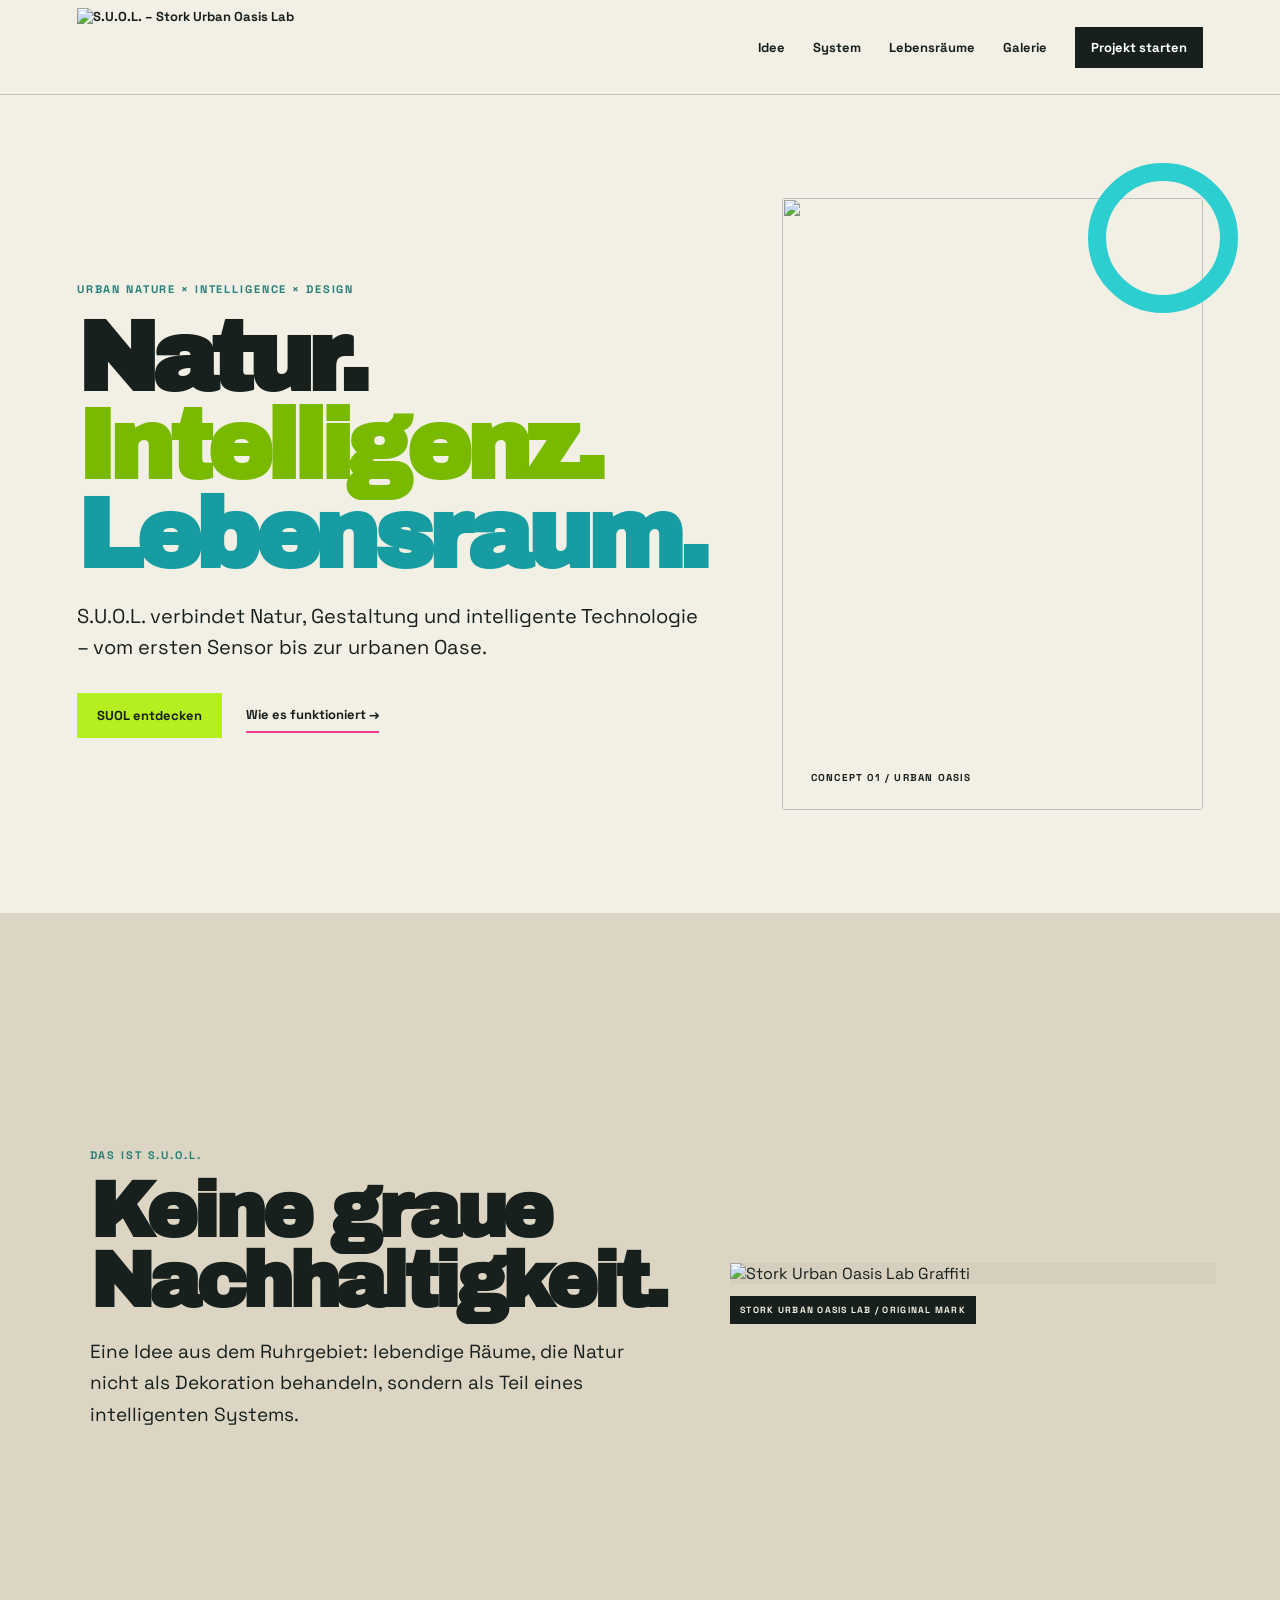
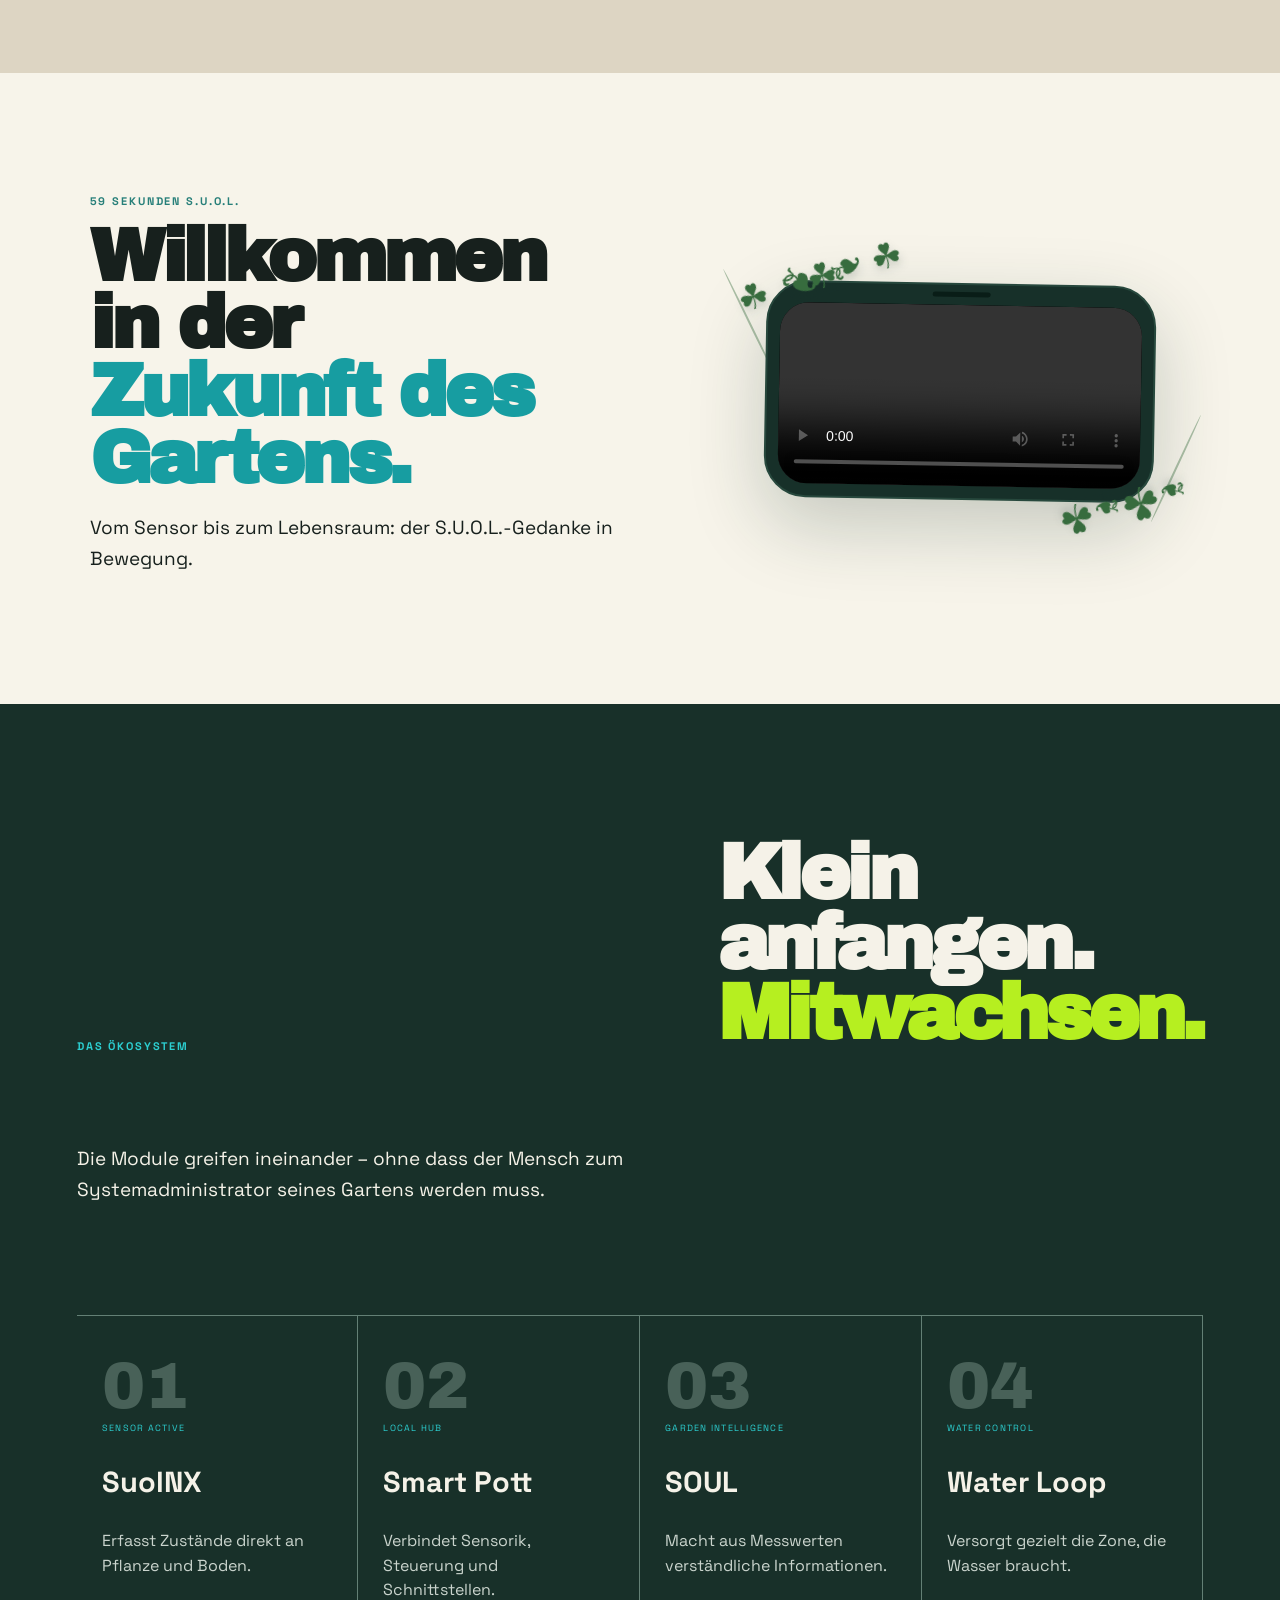
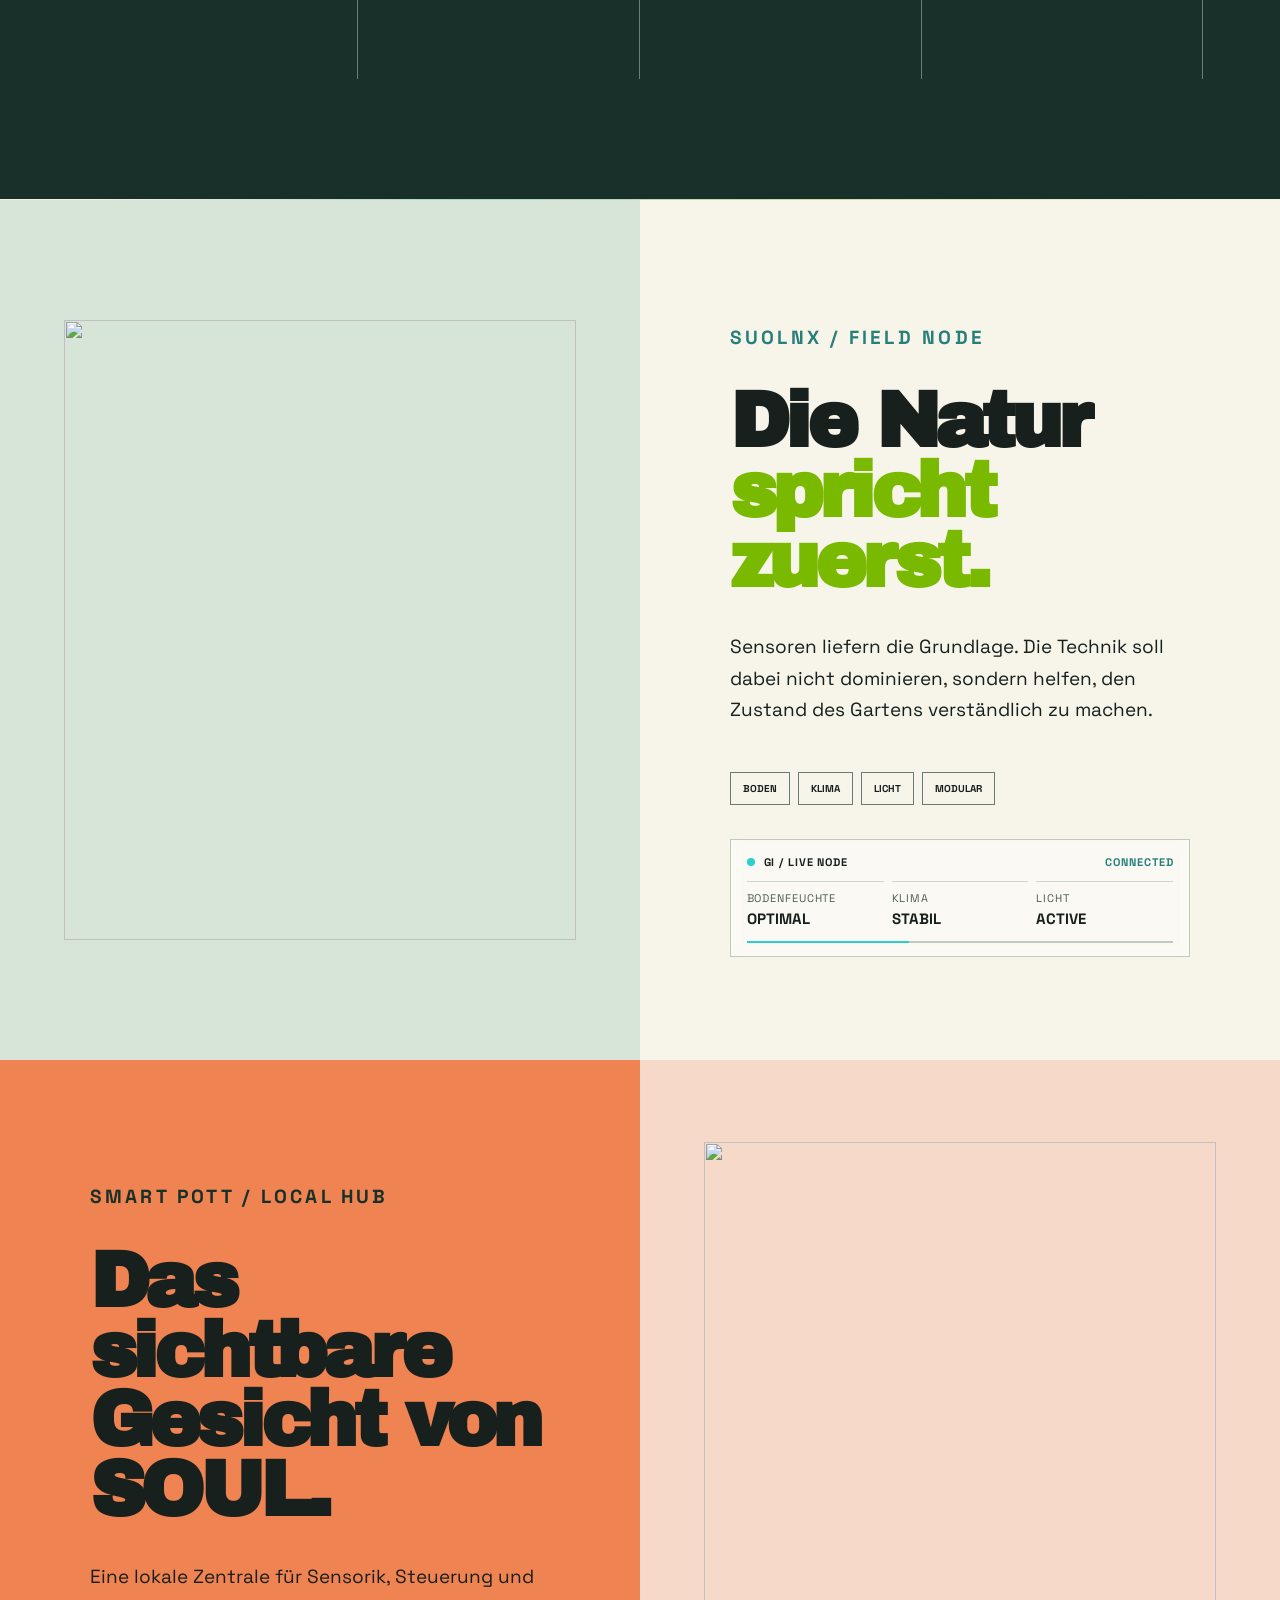
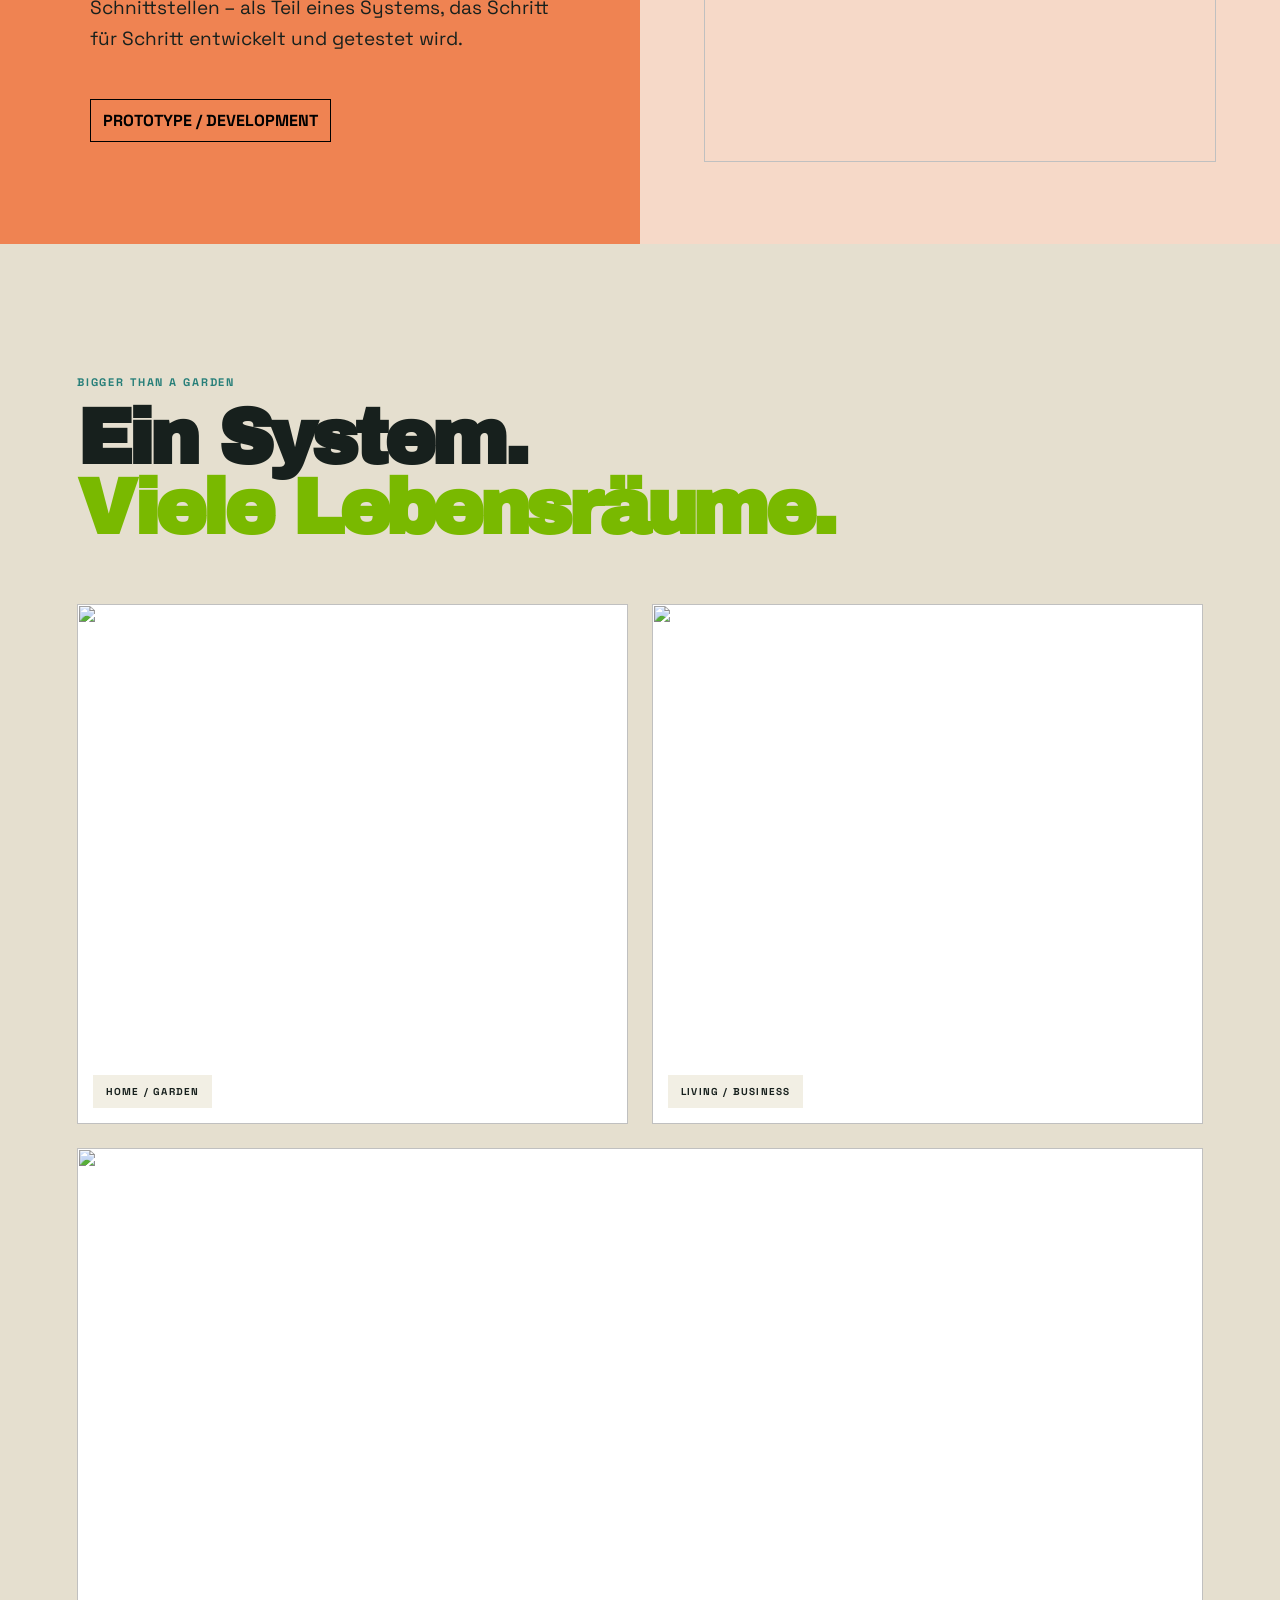
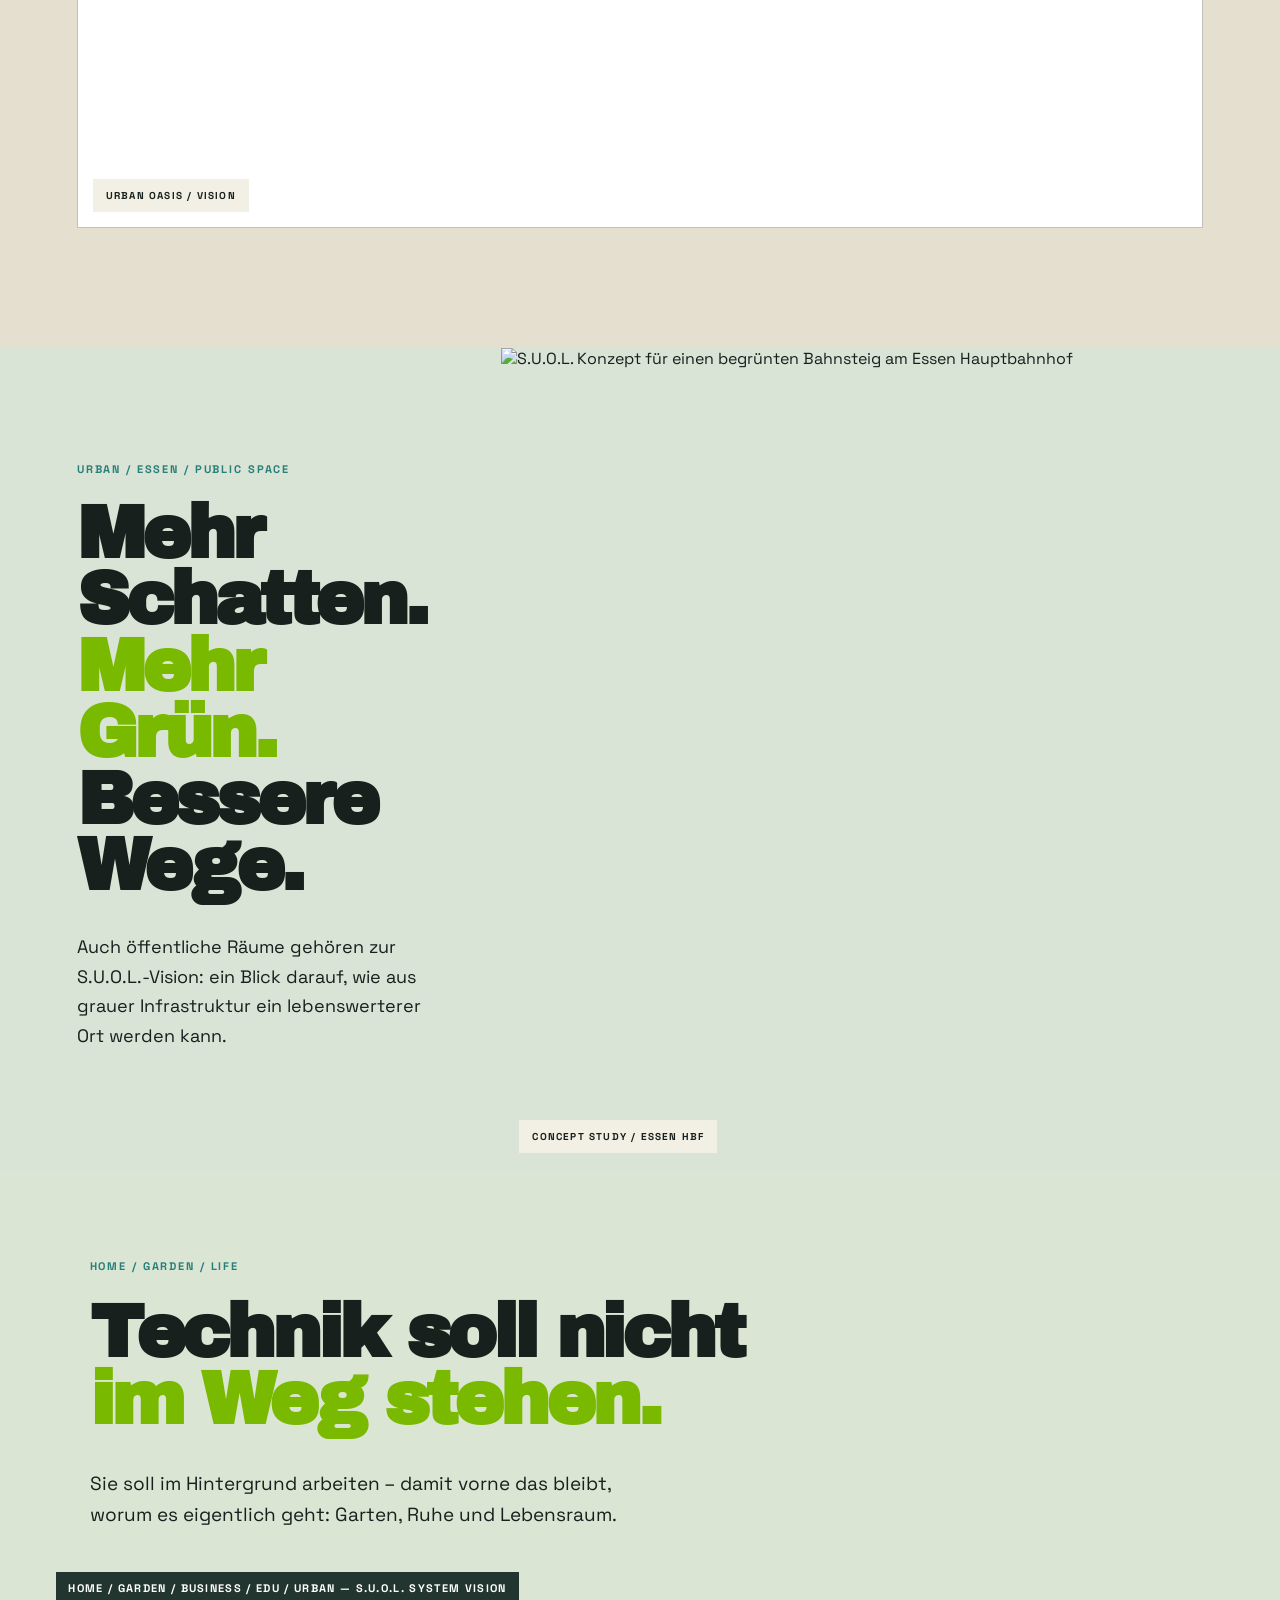
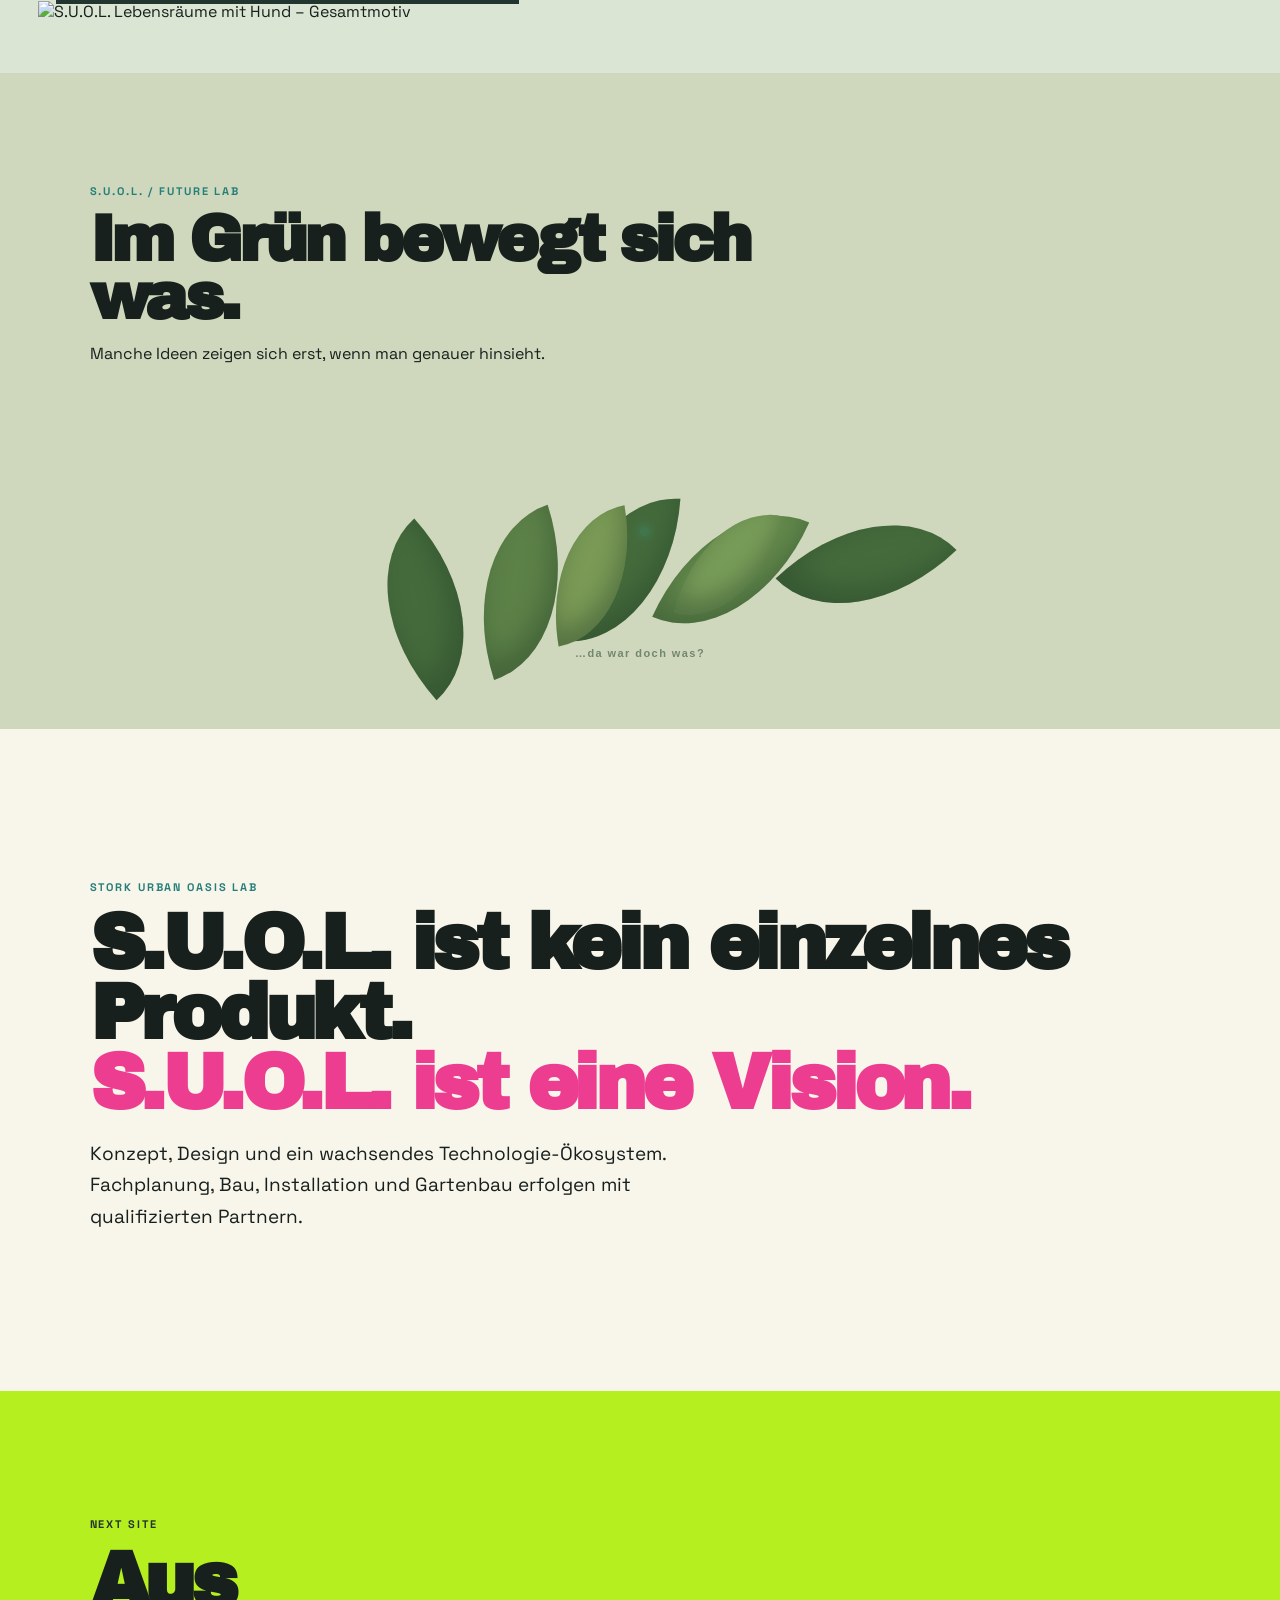
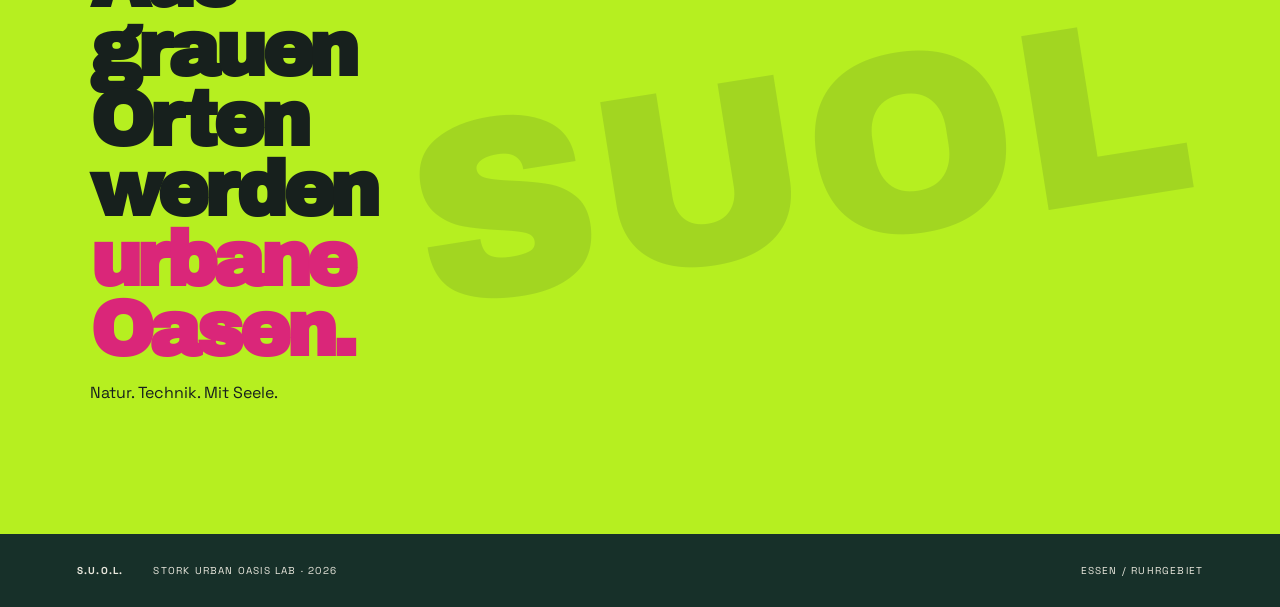
==== index.html @ f4e4c849 "Add files via upload" ====
<!doctype html><html lang="de"><head><meta charset="utf-8"><meta name="viewport" content="width=device-width,initial-scale=1"><title>S.U.O.L. — Stork Urban Oasis Lab</title><link rel="stylesheet" href="style.css"></head><body>
<header><a class="topLogo" href="#"><img src="assets/suol-graffiti.png" alt="S.U.O.L. – Stork Urban Oasis Lab"></a><nav><a href="#idee">Idee</a><a href="#system">System</a><a href="#raeume">Lebensräume</a><a href="gallery.html">Galerie</a><a class="cta" href="#kontakt">Projekt starten</a></nav></header>
<main>
<section class="hero"><div class="heroText reveal"><p class="kicker">URBAN NATURE × INTELLIGENCE × DESIGN</p><h1>Natur.<br><span>Intelligenz.</span><br><b>Lebensraum.</b></h1><p class="intro">S.U.O.L. verbindet Natur, Gestaltung und intelligente Technologie – vom ersten Sensor bis zur urbanen Oase.</p><div class="buttons"><a href="#idee" class="button">SUOL entdecken</a><a href="#system" class="ghost">Wie es funktioniert →</a></div></div><figure class="heroImage reveal"><img src="assets/schattenpilz.jpg" alt=""><figcaption>CONCEPT 01 / URBAN OASIS</figcaption><i></i></figure></section>

<section id="idee" class="brandMoment">
<div class="brandCopy reveal"><p class="kicker">DAS IST S.U.O.L.</p><h2>Keine graue<br>Nachhaltigkeit.</h2><p>Eine Idee aus dem Ruhrgebiet: lebendige Räume, die Natur nicht als Dekoration behandeln, sondern als Teil eines intelligenten Systems.</p></div>
<div class="graffitiStage reveal"><img src="assets/suol-graffiti.png" alt="Stork Urban Oasis Lab Graffiti"><span>STORK URBAN OASIS LAB / ORIGINAL MARK</span></div>
</section>

<section class="promoSection">
  <div class="promoCopy reveal"><p class="kicker">59 SEKUNDEN S.U.O.L.</p><h2>Willkommen in der<br><span>Zukunft des Gartens.</span></h2><p>Vom Sensor bis zum Lebensraum: der S.U.O.L.-Gedanke in Bewegung.</p></div>
  <div class="phoneStage reveal" aria-label="SUOL Promo Video">
    <div class="ivy ivyTop" aria-hidden="true"><span>☘</span><span>❧</span><span>☘</span><span>❧</span><span>☘</span></div>
    <div class="phoneFrame"><div class="phoneSpeaker"></div><video controls playsinline preload="metadata"><source src="assets/suol-promo.mp4" type="video/mp4">Dein Browser unterstützt dieses Video nicht.</video></div>
    <div class="ivy ivyBottom" aria-hidden="true"><span>❧</span><span>☘</span><span>❧</span><span>☘</span></div>
  </div>
</section>

<section id="system" class="system"><div class="systemHead reveal"><p class="kicker">DAS ÖKOSYSTEM</p><h2>Klein anfangen.<br><span>Mitwachsen.</span></h2><p>Die Module greifen ineinander – ohne dass der Mensch zum Systemadministrator seines Gartens werden muss.</p></div><div class="steps">
<article class="reveal"><em>01</em><small>SENSOR ACTIVE</small><h3>SuolNX</h3><p>Erfasst Zustände direkt an Pflanze und Boden.</p></article>
<article class="reveal"><em>02</em><small>LOCAL HUB</small><h3>Smart Pott</h3><p>Verbindet Sensorik, Steuerung und Schnittstellen.</p></article>
<article class="reveal"><em>03</em><small>GARDEN INTELLIGENCE</small><h3>SOUL</h3><p>Macht aus Messwerten verständliche Informationen.</p></article>
<article class="reveal"><em>04</em><small>WATER CONTROL</small><h3>Water Loop</h3><p>Versorgt gezielt die Zone, die Wasser braucht.</p></article></div></section><div class="sectionLine" aria-hidden="true"></div>

<section class="feature light"><div class="image reveal"><img src="assets/suolnx.png" alt=""></div><div class="featureText reveal"><p class="kicker">SUOLNX / FIELD NODE</p><h2>Die Natur<br><span>spricht zuerst.</span></h2><p>Sensoren liefern die Grundlage. Die Technik soll dabei nicht dominieren, sondern helfen, den Zustand des Gartens verständlich zu machen.</p><div class="tags"><b>BODEN</b><b>KLIMA</b><b>LICHT</b><b>MODULAR</b></div><div class="giTelemetry" aria-label="Beispielhafte Garden Intelligence Sensordaten"><div class="giTop"><span class="giPulse"></span><span>GI / LIVE NODE</span><b>CONNECTED</b></div><div class="giRows"><span>BODENFEUCHTE<strong>OPTIMAL</strong></span><span>KLIMA<strong>STABIL</strong></span><span>LICHT<strong>ACTIVE</strong></span></div><div class="giScan"></div></div></div></section>

<section class="feature coral"><div class="featureText reveal"><p class="kicker">SMART POTT / LOCAL HUB</p><h2>Das sichtbare<br>Gesicht von SOUL.</h2><p>Eine lokale Zentrale für Sensorik, Steuerung und Schnittstellen – als Teil eines Systems, das Schritt für Schritt entwickelt und getestet wird.</p><mark>PROTOTYPE / DEVELOPMENT</mark></div><div class="image reveal"><img src="assets/smartpott.jpg" alt=""></div></section>

<section id="raeume" class="gallery"><div class="galleryHead reveal"><p class="kicker">BIGGER THAN A GARDEN</p><h2>Ein System.<br><span>Viele Lebensräume.</span></h2></div><div class="cards"><figure class="reveal"><img src="assets/haus-im-gruenen.png"><figcaption>HOME / GARDEN</figcaption></figure><figure class="reveal"><img src="assets/stadthaus.png"><figcaption>LIVING / BUSINESS</figcaption></figure><figure class="wide reveal"><img src="assets/dachterrasse.png"><figcaption>URBAN OASIS / VISION</figcaption></figure></div></section>


<section class="stationVision">
  <div class="stationCopy reveal"><p class="kicker">URBAN / ESSEN / PUBLIC SPACE</p><h2>Mehr Schatten.<br><span>Mehr Grün.</span><br>Bessere Wege.</h2><p>Auch öffentliche Räume gehören zur S.U.O.L.-Vision: ein Blick darauf, wie aus grauer Infrastruktur ein lebenswerterer Ort werden kann.</p></div>
  <figure class="stationImage reveal"><img src="assets/essen-hbf-suol.png" alt="S.U.O.L. Konzept für einen begrünten Bahnsteig am Essen Hauptbahnhof"><figcaption>CONCEPT STUDY / ESSEN HBF</figcaption></figure>
</section>

<section class="lifeDog">
  <div class="dogCopy reveal"><p class="kicker">HOME / GARDEN / LIFE</p><h2>Technik soll nicht<br><span>im Weg stehen.</span></h2><p>Sie soll im Hintergrund arbeiten – damit vorne das bleibt, worum es eigentlich geht: Garten, Ruhe und Lebensraum.</p></div>
  <figure class="dogImage reveal"><img src="assets/suol-hund-v2.png" alt="S.U.O.L. Lebensräume mit Hund – Gesamtmotiv"><figcaption>HOME / GARDEN / BUSINESS / EDU / URBAN — S.U.O.L. SYSTEM VISION</figcaption></figure>
</section>



<section class="futureTease" id="future-lab">
  <div class="futureHint reveal"><p class="kicker">S.U.O.L. / FUTURE LAB</p><h2>Im Grün bewegt sich was.</h2><p>Manche Ideen zeigen sich erst, wenn man genauer hinsieht.</p></div>
  <button class="rustleBush" id="rustleBush" aria-expanded="false" aria-controls="futureReveal" aria-label="Versteckten Blick in die Zukunft öffnen">
    <span class="leaf l1"></span><span class="leaf l2"></span><span class="leaf l3"></span><span class="leaf l4"></span><span class="leaf l5"></span><span class="leaf l6"></span><span class="leaf l7"></span>
    <span class="sensorEye"></span><span class="whisper">…da war doch was?</span>
  </button>
  <div class="futureReveal" id="futureReveal" aria-hidden="true">
    <button class="futureClose" id="futureClose" aria-label="Blick in die Zukunft schließen">×</button>
    <div class="futureVisual"><img src="assets/garden-guardian.jpg" alt="GardenGuardian Konzeptstudie"></div>
    <div class="futureCopy"><p class="kicker">ACCESS GRANTED // CONCEPT STUDY</p><h2>Blick in die<br><span>Zukunft.</span></h2><h3>GardenGuardians</h3><p>Autonome Garten-Systeme als mögliche spätere Erweiterung des S.U.O.L. Future Lab.</p><small>STATUS: NOT YET. 🌱</small></div>
  </div>
</section>

<section class="statement reveal"><p class="kicker">STORK URBAN OASIS LAB</p><h2>S.U.O.L. ist kein einzelnes Produkt.<br><span>S.U.O.L. ist eine Vision.</span></h2><p>Konzept, Design und ein wachsendes Technologie-Ökosystem. Fachplanung, Bau, Installation und Gartenbau erfolgen mit qualifizierten Partnern.</p></section>

<section id="kontakt" class="contact"><div class="reveal"><p class="kicker">NEXT SITE</p><h2>Aus grauen Orten<br>werden <span>urbane Oasen.</span></h2><p>Natur. Technik. Mit Seele.</p></div><div class="paint">SUOL</div></section>
</main><footer><b>S.U.O.L.</b><span>STORK URBAN OASIS LAB · 2026</span><span>ESSEN / RUHRGEBIET</span></footer><script src="script.js"></script></body></html>
---- style.css ----
@import url('https://fonts.googleapis.com/css2?family=Archivo+Black&family=Space+Grotesk:wght@400;600;700&display=swap');:root{--cream:#f2efe4;--sand:#ddd5c3;--ink:#17201d;--lime:#b6ef20;--cyan:#2cced0;--pink:#ed3d91;--orange:#f58245;--green:#405b49}*{box-sizing:border-box}html{scroll-behavior:smooth}body{margin:0;background:var(--cream);color:var(--ink);font-family:"Space Grotesk",sans-serif}header{height:82px;padding:8px 6vw;display:flex;justify-content:space-between;align-items:center;background:#f2efe4e9;backdrop-filter:blur(12px);position:sticky;top:0;z-index:20;border-bottom:1px solid #c9c2b2}.wordmark{font-family:"Archivo Black";font-size:22px}.wordmark small{display:block;font:600 7px "Space Grotesk";letter-spacing:.18em}nav{display:flex;align-items:center;gap:28px}a{text-decoration:none;color:inherit;font-size:13px;font-weight:700}.cta{background:var(--ink);color:white;padding:12px 16px}.hero{min-height:calc(100vh - 82px);padding:6vw;display:grid;grid-template-columns:.9fr 1.1fr;gap:6vw;align-items:center}.kicker{font-size:11px;letter-spacing:.17em;font-weight:700;color:#277f79}h1,h2{font-family:"Archivo Black";letter-spacing:-.055em;line-height:.91;margin:.2em 0}h1{font-size:clamp(58px,7.6vw,128px)}h1 span,h2 span{color:#79b900}h1 b{color:#179da1}.intro{font-size:20px;line-height:1.55;max-width:650px}.buttons{display:flex;gap:24px;align-items:center;margin-top:30px}.button{background:var(--lime);padding:14px 20px}.ghost{border-bottom:2px solid var(--pink);padding:8px 0}.heroImage{margin:0;position:relative}.heroImage img{display:block;width:100%;height:min(68vh,680px);object-fit:cover;border-radius:3px}.heroImage figcaption,.cards figcaption{position:absolute;bottom:16px;left:16px;background:var(--cream);padding:10px 13px;font-size:10px;font-weight:700;letter-spacing:.12em}.heroImage i{position:absolute;width:150px;height:150px;border:18px solid var(--cyan);border-radius:50%;right:-35px;top:-35px}.brandMoment{display:grid;grid-template-columns:1.25fr .75fr;min-height:720px;background:var(--sand);align-items:center}.brandMoment>img{width:100%;height:720px;object-fit:cover}.brandCopy{padding:7vw}.brandCopy h2,.system h2,.feature h2,.gallery h2,.statement h2,.contact h2{font-size:clamp(48px,6vw,96px)}.brandCopy p:last-child,.systemHead>p:last-child,.featureText>p,.statement>p:last-child{font-size:19px;line-height:1.65;max-width:650px}.system{padding:120px 6vw;background:#183029;color:#f5f2e8}.system .kicker{color:var(--cyan)}.system h2 span{color:var(--lime)}.systemHead{display:grid;grid-template-columns:1.3fr .7fr;gap:60px;align-items:end}.steps{display:grid;grid-template-columns:repeat(4,1fr);margin-top:90px;border-top:1px solid #638075}.steps article{padding:35px 25px 60px;border-right:1px solid #638075}.steps em{font-family:"Archivo Black";font-style:normal;font-size:65px;color:#486158}.steps small{display:block;color:var(--cyan);font-size:9px;letter-spacing:.14em}.steps h3{font-size:29px}.steps p{color:#cad4cd;line-height:1.55}.feature{display:grid;grid-template-columns:1fr 1fr;min-height:760px}.feature .image{padding:5vw;display:grid;place-items:center}.feature img{width:100%;height:620px;object-fit:contain}.featureText{padding:8vw 7vw;display:flex;flex-direction:column;justify-content:center}.light{background:#f7f4ea}.light .image{background:#d7e5d8}.tags{display:flex;gap:8px;flex-wrap:wrap;margin-top:28px}.tags b{padding:9px 12px;border:1px solid #6d7c72;font-size:10px}.coral{background:#ef8352}.coral .kicker{color:#173029}.coral mark{background:none;border:1px solid;padding:10px 12px;width:max-content;margin-top:25px;font-weight:700}.coral .image{background:#f6d9c8}.gallery{padding:120px 6vw;background:#e5dfcf}.galleryHead{max-width:900px}.cards{display:grid;grid-template-columns:1fr 1fr;gap:24px;margin-top:60px}.cards figure{margin:0;position:relative;background:white}.cards img{display:block;width:100%;height:520px;object-fit:cover}.cards .wide{grid-column:1/-1}.cards .wide img{height:680px}.statement{padding:140px 7vw;background:#f8f5eb}.statement h2 span{color:var(--pink)}.contact{min-height:650px;padding:9vw 7vw;display:grid;grid-template-columns:1fr .7fr;align-items:center;background:var(--lime);overflow:hidden}.contact span{color:#da2679}.paint{font-family:"Archivo Black";font-size:clamp(120px,20vw,330px);color:#20352d;transform:rotate(-9deg);opacity:.13}.contact .kicker{color:#20352d}footer{padding:30px 6vw;background:#173029;color:#eae8de;display:flex;gap:30px;align-items:center;font-size:10px;letter-spacing:.12em}footer span:last-child{margin-left:auto}.reveal{opacity:0;transform:translateY(30px);transition:.75s}.reveal.visible{opacity:1;transform:none}@media(max-width:850px){nav a:not(.cta){display:none}.hero,.brandMoment,.systemHead,.feature,.contact{grid-template-columns:1fr}.hero{padding:65px 22px}.heroImage img{height:480px}.brandMoment>img{height:480px}.brandCopy,.system,.featureText,.gallery,.statement,.contact{padding:80px 22px}.steps{grid-template-columns:1fr 1fr}.feature .image{padding:35px}.feature img{height:460px}.coral .image{order:-1}.cards{grid-template-columns:1fr}.cards .wide{grid-column:auto}.cards img,.cards .wide img{height:480px}.paint{display:none}}@media(max-width:520px){header{padding:7px 18px}.wordmark small{display:none}.heroImage i{width:90px;height:90px;border-width:10px;right:-10px}.steps{grid-template-columns:1fr}.buttons{align-items:flex-start;flex-direction:column}.cards img,.cards .wide img{height:360px}footer{flex-wrap:wrap}footer span:last-child{margin-left:0}}
/* V0.3 — stronger original branding */
.topLogo{display:block;width:175px;height:66px;overflow:hidden}
.topLogo img{width:100%;height:100%;object-fit:contain;object-position:center;transform:none}
.brandMoment{grid-template-columns:.72fr 1.28fr;padding:0;min-height:760px;background:#ddd5c3}
.brandCopy{padding:7vw 5vw 7vw 7vw}
.graffitiStage{padding:60px 5vw 60px 0;position:relative;align-self:center}
.graffitiStage img{display:block;width:100%;height:auto;max-height:none;object-fit:contain;background:#d7cfbd}
.graffitiStage span{display:inline-block;margin-top:12px;padding:8px 10px;background:#17201d;color:#f2efe4;font-size:9px;font-weight:700;letter-spacing:.14em}
@media(max-width:850px){
 .topLogo{width:140px;height:58px}
 .brandMoment{grid-template-columns:1fr}
 .brandCopy{padding:80px 22px 35px}
 .graffitiStage{padding:0 22px 80px}
 .graffitiStage img{width:100%;height:auto;object-fit:contain}
}
@media(max-width:520px){
 .topLogo{width:112px;height:52px}
 header{height:68px}
}

/* V0.4 — mobile asset fix + stronger header mark */
.topLogo{width:260px;height:78px;display:flex;align-items:center;overflow:visible}
.topLogo img{width:100%;height:100%;display:block;object-fit:contain;object-position:left center}
header{min-height:94px;height:auto}
.feature .image img,.cards img,.heroImage img,.graffitiStage img{display:block}
@media(max-width:850px){
 header{min-height:104px;padding:8px 18px}
 .topLogo{width:205px;height:88px}
 .topLogo img{object-fit:contain;object-position:left center}
 .feature .image{min-height:420px}
 .feature .image img{width:100%;height:auto;max-height:520px;object-fit:contain}
}
@media(max-width:520px){
 header{min-height:112px;height:auto;padding:8px 18px}
 .topLogo{width:190px;height:94px}
 .cta{padding:13px 16px;font-size:14px}
 .feature .image{min-height:340px;padding:22px}
 .feature .image img{width:100%;height:auto;max-height:440px;object-fit:contain}
}

/* V0.5 — life, motion, promo & Future Lab easter egg */
.lifeDog{display:flex;flex-direction:column;background:#dbe5d3;align-items:stretch}.dogCopy{padding:6vw 7vw 4vw;display:flex;flex-direction:column;justify-content:center;max-width:1050px}.dogImage{margin:0;padding:0 3vw 4vw;min-height:0;overflow:visible;position:relative}.dogImage img{display:block;width:100%;height:auto;max-height:none;object-fit:contain;object-position:center}.dogImage figcaption{position:absolute;left:calc(3vw + 18px);bottom:calc(4vw + 18px);background:rgba(15,35,29,.9);color:#fff;padding:9px 12px;font-size:11px;letter-spacing:.12em;font-weight:800}.dogCopy h2,.promoCopy h2,.futureHint h2,.futureCopy h2{font-size:clamp(46px,5.8vw,92px)}.dogCopy p:last-child,.promoCopy p:last-child{font-size:19px;line-height:1.65;max-width:580px}
.promoSection{padding:110px 7vw;display:grid;grid-template-columns:1fr .65fr;gap:8vw;align-items:center;background:#f7f4ea}.promoCopy span{color:#179da1}.phoneFrame{justify-self:center;width:min(390px,78vw);padding:12px;background:#173029;border-radius:36px;box-shadow:0 24px 70px #17302933;transform:rotate(1.5deg)}.phoneFrame video{display:block;width:100%;max-height:72vh;border-radius:26px;background:#000}
.futureTease{position:relative;padding:100px 7vw 70px;background:#cfd8bd;overflow:hidden}.futureHint{max-width:760px}.futureHint h2{font-size:clamp(42px,5vw,78px)}.rustleBush{position:relative;display:block;margin:35px auto 0;width:min(560px,92vw);height:260px;border:0;background:transparent;cursor:pointer}.leaf{position:absolute;width:105px;height:150px;background:#456b3c;border-radius:100% 0 100% 0;transform-origin:80% 100%;box-shadow:inset 0 -18px 28px #203d2666}.l1{left:55px;bottom:15px;transform:rotate(-42deg)}.l2{left:130px;bottom:5px;transform:rotate(-18deg);background:#5d8248}.l3{left:205px;bottom:12px;transform:rotate(4deg)}.l4{left:285px;bottom:8px;transform:rotate(24deg);background:#648a4c}.l5{right:65px;bottom:20px;transform:rotate(46deg)}.l6{left:185px;bottom:25px;transform:rotate(-10deg) scale(.85);background:#7a9a56}.l7{right:160px;bottom:30px;transform:rotate(14deg) scale(.8);background:#779b58}.rustleBush:hover .leaf,.rustleBush.rustling .leaf{animation:leafRustle .18s ease-in-out 5 alternate}.rustleBush.idleRustle .l2,.rustleBush.idleRustle .l4,.rustleBush.idleRustle .l6{animation:leafRustle .22s ease-in-out 3 alternate}.sensorEye{position:absolute;left:50%;top:128px;width:9px;height:9px;border-radius:50%;background:#2cced0;box-shadow:0 0 9px 3px #2cced0;opacity:.12;animation:eyePeek 7s infinite}.whisper{position:absolute;left:50%;bottom:0;transform:translateX(-50%);font-size:11px;font-weight:700;letter-spacing:.13em;color:#25452e;opacity:.55;white-space:nowrap}@keyframes leafRustle{from{translate:-3px 0;rotate:-2deg}to{translate:4px -2px;rotate:3deg}}@keyframes eyePeek{0%,72%,100%{opacity:.05}76%,82%{opacity:1}88%{opacity:.1}}
.futureReveal{max-width:1180px;margin:0 auto;display:grid;grid-template-columns:1.15fr .85fr;background:#142b25;color:#f4f1e8;max-height:0;opacity:0;overflow:hidden;transform:translateY(25px);transition:max-height .8s ease,opacity .55s ease,transform .55s ease;position:relative}.futureReveal.open{max-height:900px;opacity:1;transform:none;margin-top:35px}.futureVisual img{width:100%;height:100%;min-height:520px;object-fit:cover}.futureCopy{padding:65px 50px;display:flex;flex-direction:column;justify-content:center}.futureCopy .kicker{color:#2cced0}.futureCopy h2 span{color:#b6ef20}.futureCopy h3{font-size:30px;margin:10px 0}.futureCopy p{line-height:1.6;color:#d4ded7}.futureCopy small{margin-top:28px;color:#b6ef20;font-weight:700;letter-spacing:.12em}.futureClose{position:absolute;right:18px;top:16px;z-index:2;width:42px;height:42px;border:1px solid #ffffff55;border-radius:50%;background:#142b25cc;color:white;font-size:28px;cursor:pointer}
@media(max-width:850px){.promoSection,.futureReveal{grid-template-columns:1fr}.dogImage{min-height:0;padding:0 18px 38px}.dogImage figcaption{left:28px;bottom:48px}.dogCopy,.promoSection{padding:75px 22px}.promoSection{gap:45px}.futureTease{padding:80px 22px 55px}.futureReveal.open{max-height:1200px}.futureVisual img{min-height:0;height:auto}.futureCopy{padding:48px 28px}.rustleBush{height:220px;transform:scale(.9);transform-origin:center bottom}}
@media(max-width:520px){.rustleBush{width:390px;left:50%;margin-left:-195px;transform:scale(.78)}.dogImage{min-height:0;padding:0 10px 28px}.dogImage figcaption{position:static;margin-top:8px;background:transparent;color:#173029;padding:0;font-size:9px}.dogCopy{padding:60px 22px 35px}.phoneFrame{width:78vw}.futureCopy h3{font-size:25px}}

/* V0.6 — Urban station vision */
.stationVision{display:grid;grid-template-columns:.72fr 1.28fr;background:#d9e4d6;align-items:stretch;min-height:680px}.stationCopy{padding:8vw 6vw;display:flex;flex-direction:column;justify-content:center}.stationCopy h2{font-size:clamp(46px,5.7vw,92px)}.stationCopy h2 span{color:#79b900}.stationCopy p:last-child{font-size:18px;line-height:1.65;max-width:520px}.stationImage{margin:0;position:relative;min-height:680px;overflow:hidden}.stationImage img{width:100%;height:100%;display:block;object-fit:cover}.stationImage figcaption{position:absolute;left:18px;bottom:18px;background:#f2efe4;padding:10px 13px;font-size:10px;font-weight:700;letter-spacing:.12em}@media(max-width:850px){.stationVision{grid-template-columns:1fr;min-height:0}.stationCopy{padding:75px 22px}.stationImage{min-height:0}.stationImage img{height:auto;object-fit:contain}}

/* V0.7 — living phone frame: subtle ivy around the promo, never over the screen */
.phoneStage{position:relative;justify-self:center;width:min(460px,88vw);padding:42px 34px 36px;isolation:isolate}
.phoneStage .phoneFrame{position:relative;z-index:2;margin:auto;justify-self:auto;width:min(390px,78vw);padding:20px 12px 12px;background:#173029;border:2px solid #27483d;border-radius:42px;box-shadow:0 28px 75px #17302938;transform:rotate(1deg)}
.phoneSpeaker{position:absolute;z-index:4;top:7px;left:50%;transform:translateX(-50%);width:58px;height:5px;border-radius:10px;background:#081b16;opacity:.9}
.phoneStage .phoneFrame video{display:block;width:100%;max-height:72vh;border-radius:29px;background:#000}
.ivy{position:absolute;z-index:3;color:#376c3e;pointer-events:none;filter:drop-shadow(0 5px 4px #1730292b);font-family:Georgia,serif;line-height:1}
.ivy span{display:inline-block;transform-origin:50% 100%;animation:ivySway 5.8s ease-in-out infinite alternate}
.ivy span:nth-child(2){animation-delay:-1.6s}.ivy span:nth-child(3){animation-delay:-3.1s}.ivy span:nth-child(4){animation-delay:-.7s}.ivy span:nth-child(5){animation-delay:-2.4s}
.ivyTop{top:4px;left:3px;width:190px;transform:rotate(-17deg);font-size:35px}.ivyTop span:nth-child(2){font-size:49px;transform:rotate(32deg)}.ivyTop span:nth-child(4){font-size:43px;transform:rotate(-22deg)}
.ivyBottom{right:0;bottom:1px;width:180px;transform:rotate(165deg);font-size:33px}.ivyBottom span:nth-child(2){font-size:45px}.ivyBottom span:nth-child(4){font-size:40px}
.phoneStage:before,.phoneStage:after{content:"";position:absolute;z-index:1;width:2px;height:118px;background:#376c3e66;border-radius:50%;transform-origin:bottom center}
.phoneStage:before{left:44px;top:16px;transform:rotate(-26deg)}.phoneStage:after{right:38px;bottom:14px;transform:rotate(25deg)}
@keyframes ivySway{0%{rotate:-2deg;translate:0 0}100%{rotate:3deg;translate:2px -2px}}
@media(max-width:850px){.phoneStage{width:min(430px,96vw);padding:38px 25px 34px}.phoneStage .phoneFrame{width:min(350px,78vw)}.ivyTop{left:5px}.ivyBottom{right:2px}}
@media(prefers-reduced-motion:reduce){.ivy span{animation:none}}

/* V0.9 — polish: calmer motion, live GI telemetry, better mobile */
:root{--ease:cubic-bezier(.2,.75,.25,1)}
.reveal{opacity:0;transform:translateY(26px) scale(.992);transition:opacity .72s var(--ease),transform .72s var(--ease)}
.reveal.visible{opacity:1;transform:none}
.heroImage img,.cards img,.stationImage img,.dogImage img{transition:transform 1.2s var(--ease)}
@media(hover:hover){.heroImage:hover img,.cards figure:hover img,.stationImage:hover img,.dogImage:hover img{transform:scale(1.018)}}
.steps article{position:relative;overflow:hidden;transition:background .3s ease,transform .3s ease}.steps article:after{content:"";position:absolute;left:25px;right:25px;bottom:22px;height:2px;background:linear-gradient(90deg,var(--cyan),var(--lime));transform:scaleX(0);transform-origin:left;transition:transform .5s var(--ease)}
@media(hover:hover){.steps article:hover{background:#ffffff08;transform:translateY(-4px)}.steps article:hover:after{transform:scaleX(1)}}
.giTelemetry{margin-top:34px;max-width:590px;border:1px solid #6d7c7266;background:#ffffff7a;backdrop-filter:blur(6px);padding:15px 16px 13px;font-size:11px;letter-spacing:.08em}.giTop{display:flex;align-items:center;gap:9px;font-weight:700;margin-bottom:12px}.giPulse{width:8px;height:8px;border-radius:50%;background:var(--cyan);box-shadow:0 0 0 0 #2cced066;animation:giPulse 2.2s infinite}.giTop b{margin-left:auto;color:#277f79}.giRows{display:grid;grid-template-columns:repeat(3,1fr);gap:8px}.giRows span{border-top:1px solid #7c897f55;padding-top:9px;color:#4d5d54}.giRows strong{display:block;margin-top:4px;font-size:15px;color:var(--ink);letter-spacing:0}.giScan{height:2px;margin-top:13px;background:#bfc9c1;overflow:hidden}.giScan:after{content:"";display:block;width:38%;height:100%;background:var(--cyan);animation:giScan 3.4s ease-in-out infinite alternate}@keyframes giPulse{50%{box-shadow:0 0 0 7px #2cced000}}@keyframes giScan{from{transform:translateX(-100%)}to{transform:translateX(260%)}}
.sectionLine{height:1px;background:linear-gradient(90deg,transparent,#179da155,#79b90055,transparent);margin:0 7vw}
@media(max-width:850px){.giRows{grid-template-columns:1fr}.giRows span{display:flex;justify-content:space-between;align-items:center}.giRows strong{margin:0}.promoSection{padding-top:68px;padding-bottom:78px}.gallery{padding-top:85px}.stationVision,.lifeDog{overflow:hidden}}
@media(max-width:520px){body{overflow-x:hidden}.hero{min-height:auto;padding-top:46px}.hero h1{font-size:clamp(50px,15vw,72px)}.intro{font-size:17px}.brandCopy h2,.system h2,.feature h2,.gallery h2,.statement h2,.contact h2{font-size:clamp(42px,13vw,64px)}.promoCopy h2,.dogCopy h2,.futureHint h2,.futureCopy h2,.stationCopy h2{font-size:clamp(40px,12vw,58px)}.promoSection{padding-top:55px}.phoneStage{padding-left:18px;padding-right:18px}.phoneStage .phoneFrame{width:min(330px,82vw)}.giTelemetry{margin-top:26px}.stationImage figcaption{left:10px;bottom:10px}.futureTease{padding-top:65px}}
@media(prefers-reduced-motion:reduce){html{scroll-behavior:auto}.reveal,.heroImage img,.cards img,.stationImage img,.dogImage img,.steps article{transition:none}.giPulse,.giScan:after,.sensorEye{animation:none}}
/* V1.0 — expandable Visual Lab */
.visualLabPage{background:#f4f0e5}.visualLab{min-height:80vh}.visualHero{padding:90px max(5vw,28px) 54px;max-width:1180px;margin:auto}.visualHero h1{font-size:clamp(64px,9vw,150px);line-height:.82;margin:18px 0 30px;letter-spacing:-.065em}.visualHero h1 span{color:#53b900}.visualHero>p:not(.kicker){max-width:650px;font-size:20px;line-height:1.5;margin-bottom:28px}.visualControls{padding:0 max(5vw,28px) 30px;display:flex;gap:10px;flex-wrap:wrap;max-width:1400px;margin:auto}.filterBtn{border:1px solid #173027;background:transparent;padding:11px 17px;border-radius:99px;font:inherit;font-weight:800;cursor:pointer}.filterBtn.active,.filterBtn:hover{background:#173027;color:#f4f0e5}.visualGrid{max-width:1400px;margin:auto;padding:0 max(5vw,28px) 90px;display:grid;grid-template-columns:repeat(3,1fr);gap:18px}.visualCard{position:relative;border:0;padding:0;background:#173027;overflow:hidden;min-height:320px;cursor:pointer;text-align:left}.visualCard:nth-child(4n+1){grid-row:span 2;min-height:658px}.visualCard img{width:100%;height:100%;position:absolute;inset:0;object-fit:cover;transition:transform .5s ease}.visualCard:hover img{transform:scale(1.035)}.visualCard:after{content:"";position:absolute;inset:45% 0 0;background:linear-gradient(transparent,rgba(10,25,20,.82))}.visualCard span{position:absolute;z-index:2;left:20px;right:20px;bottom:18px;color:white;display:flex;flex-direction:column;gap:5px}.visualCard small{font-weight:900;letter-spacing:.16em;color:#b9ff42}.visualCard b{font-size:21px}.lightbox{position:fixed;z-index:1000;inset:0;background:rgba(8,20,16,.94);display:none;align-items:center;justify-content:center;padding:32px}.lightbox.open{display:flex}.lightbox figure{margin:0;max-width:min(1200px,86vw);max-height:90vh;display:flex;flex-direction:column}.lightbox img{max-width:100%;max-height:78vh;object-fit:contain}.lightbox figcaption{color:white;padding-top:14px;display:flex;justify-content:space-between;gap:20px}.lightbox figcaption span{opacity:.65}.lbClose,.lbPrev,.lbNext{position:absolute;border:0;background:rgba(255,255,255,.12);color:white;cursor:pointer;width:52px;height:52px;border-radius:50%;font-size:34px}.lbClose{right:24px;top:24px}.lbPrev{left:24px;top:50%}.lbNext{right:24px;top:50%}@media(max-width:900px){.visualGrid{grid-template-columns:repeat(2,1fr)}.visualCard:nth-child(4n+1){grid-row:auto;min-height:360px}.visualCard{min-height:360px}}@media(max-width:560px){.visualHero{padding-top:55px}.visualHero h1{font-size:58px}.visualGrid{grid-template-columns:1fr;padding-left:18px;padding-right:18px}.visualCard,.visualCard:nth-child(4n+1){min-height:330px}.lightbox{padding:15px}.lbPrev,.lbNext{top:auto;bottom:20px}.lbPrev{left:20px}.lbNext{right:20px}.lightbox figcaption{padding-bottom:70px;flex-direction:column;gap:4px}}
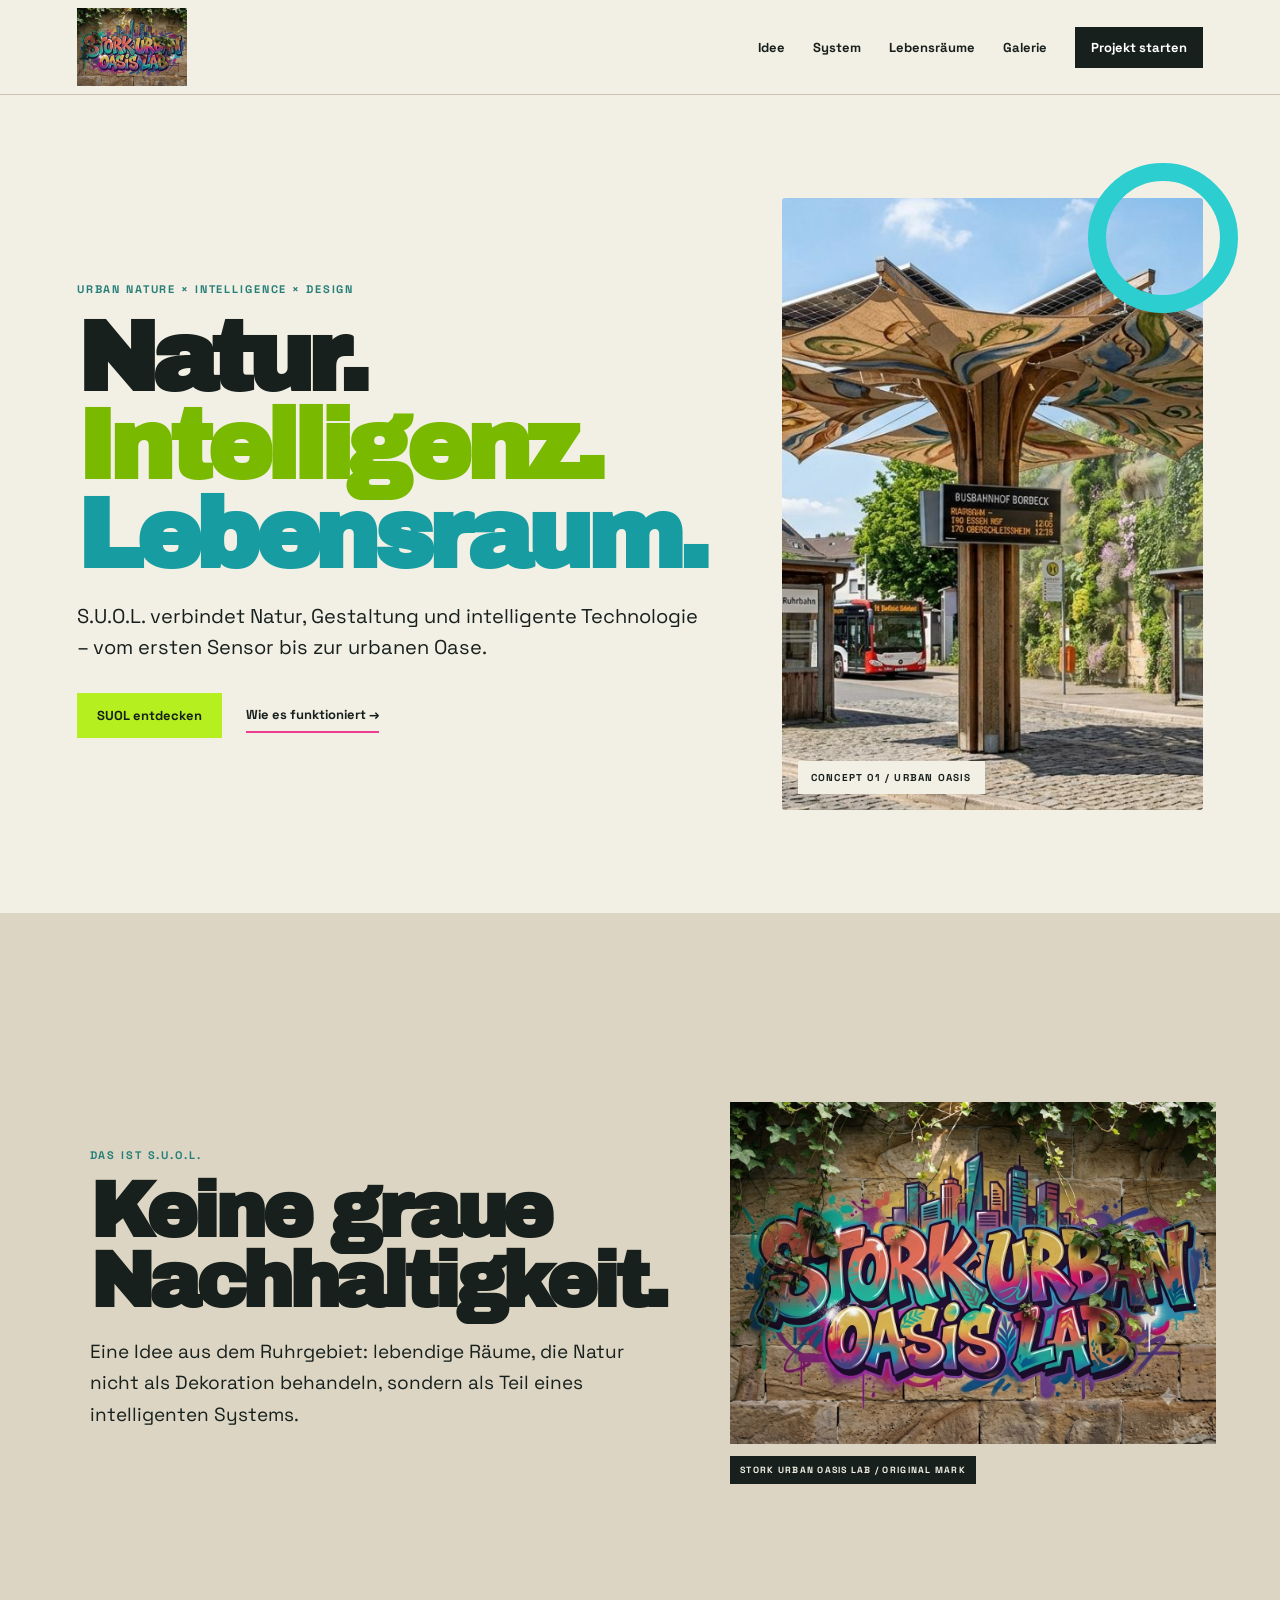
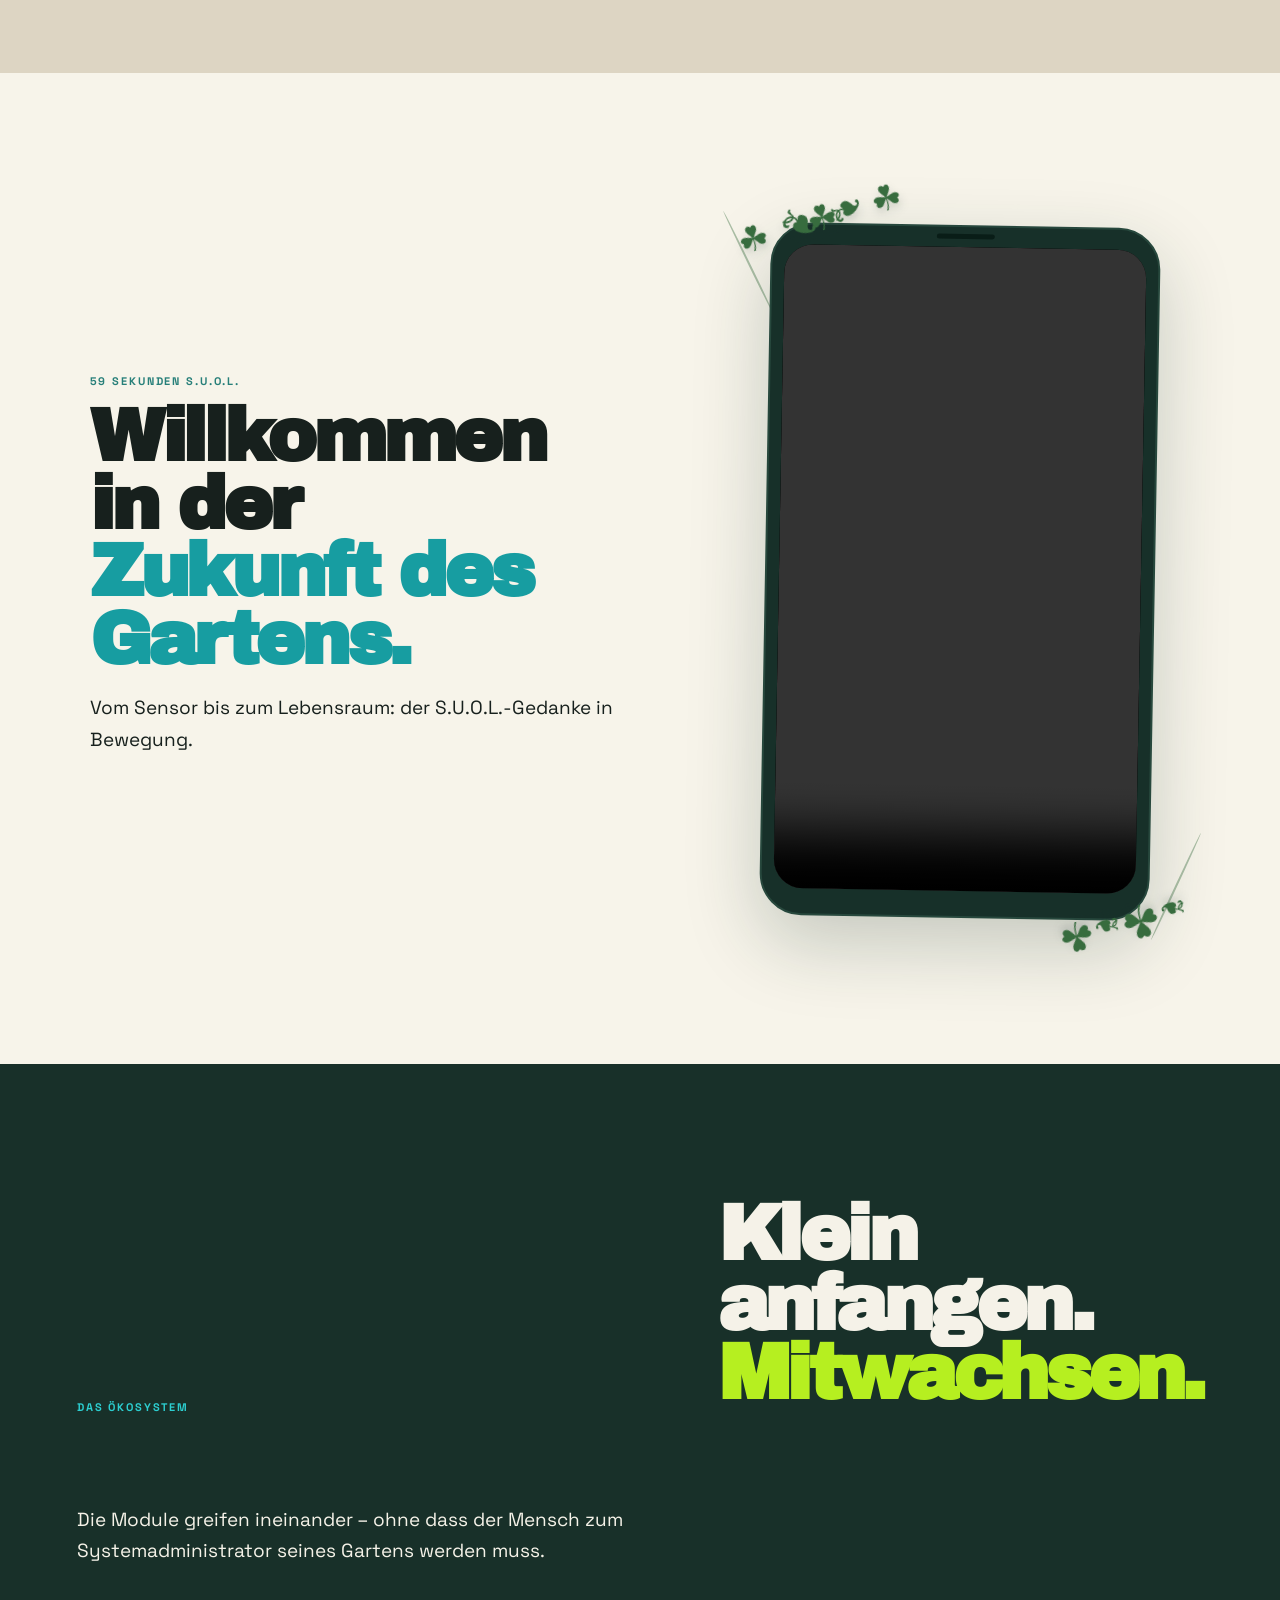
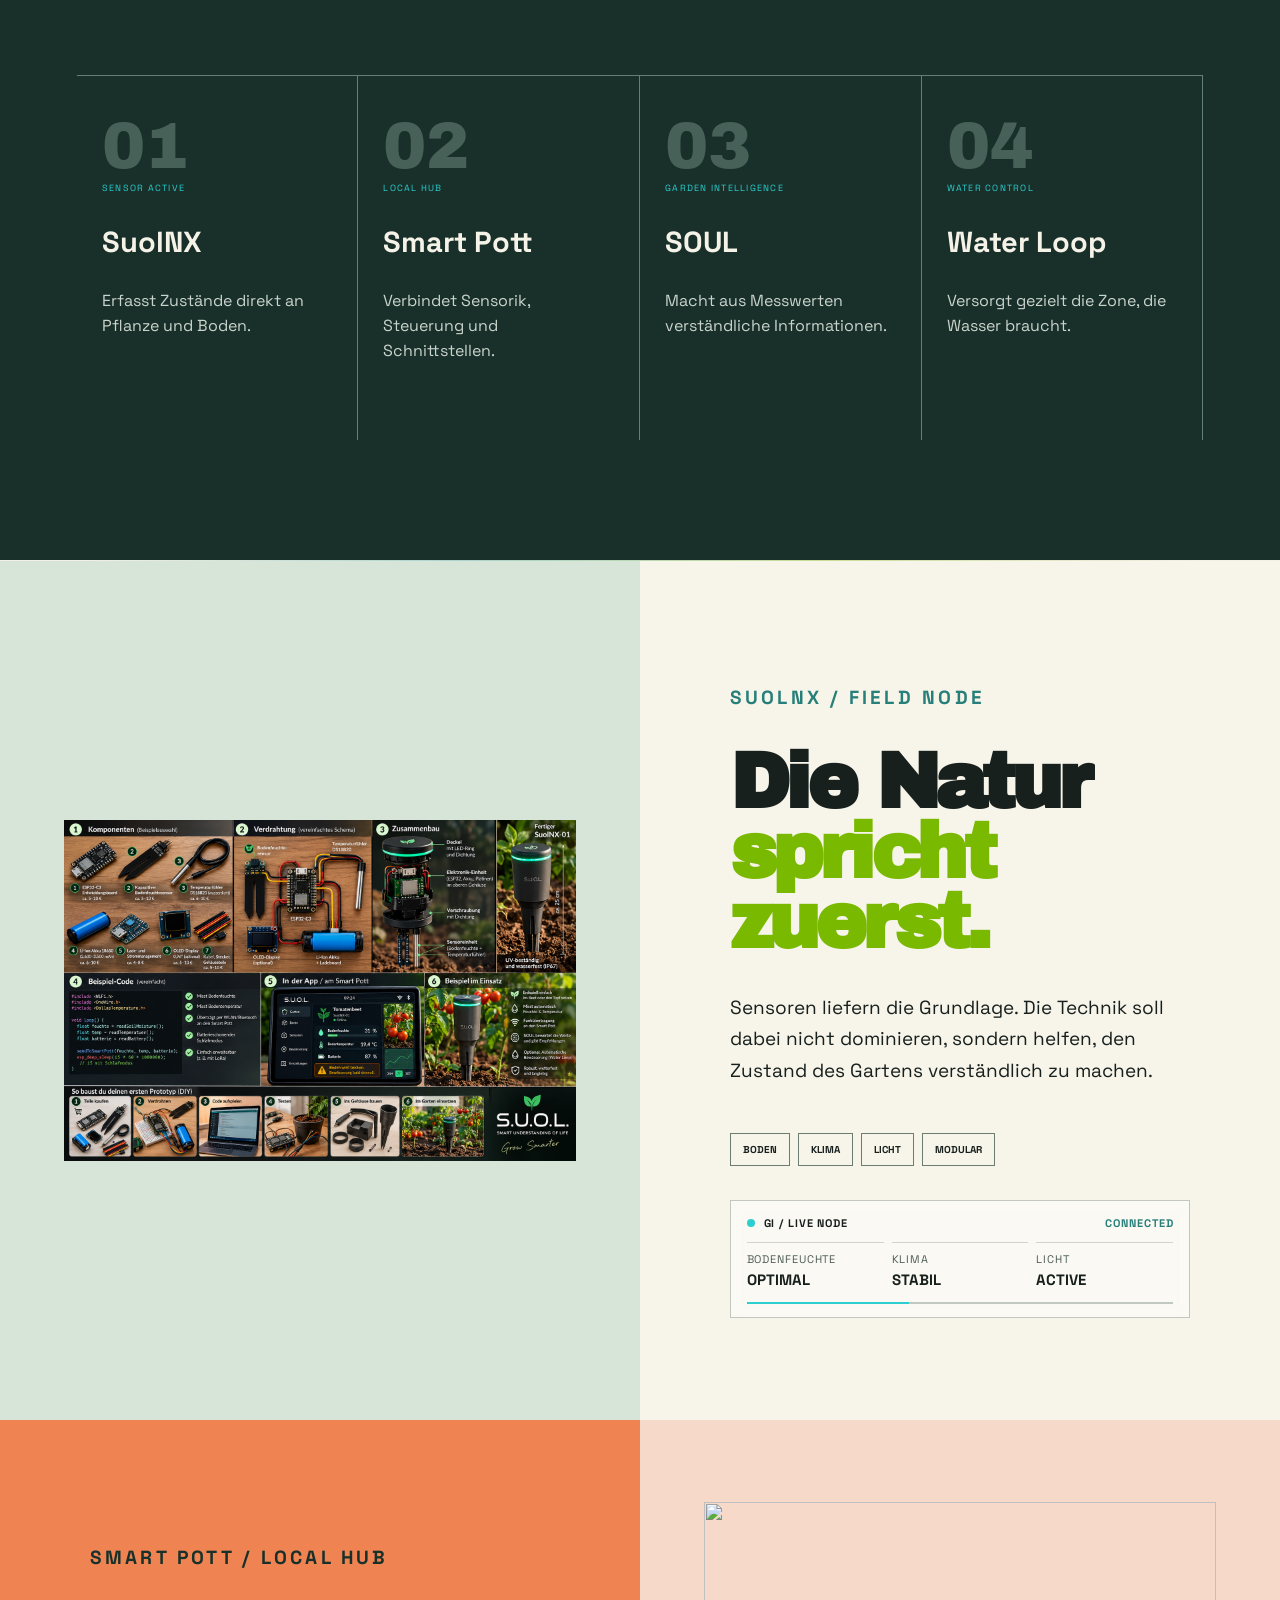
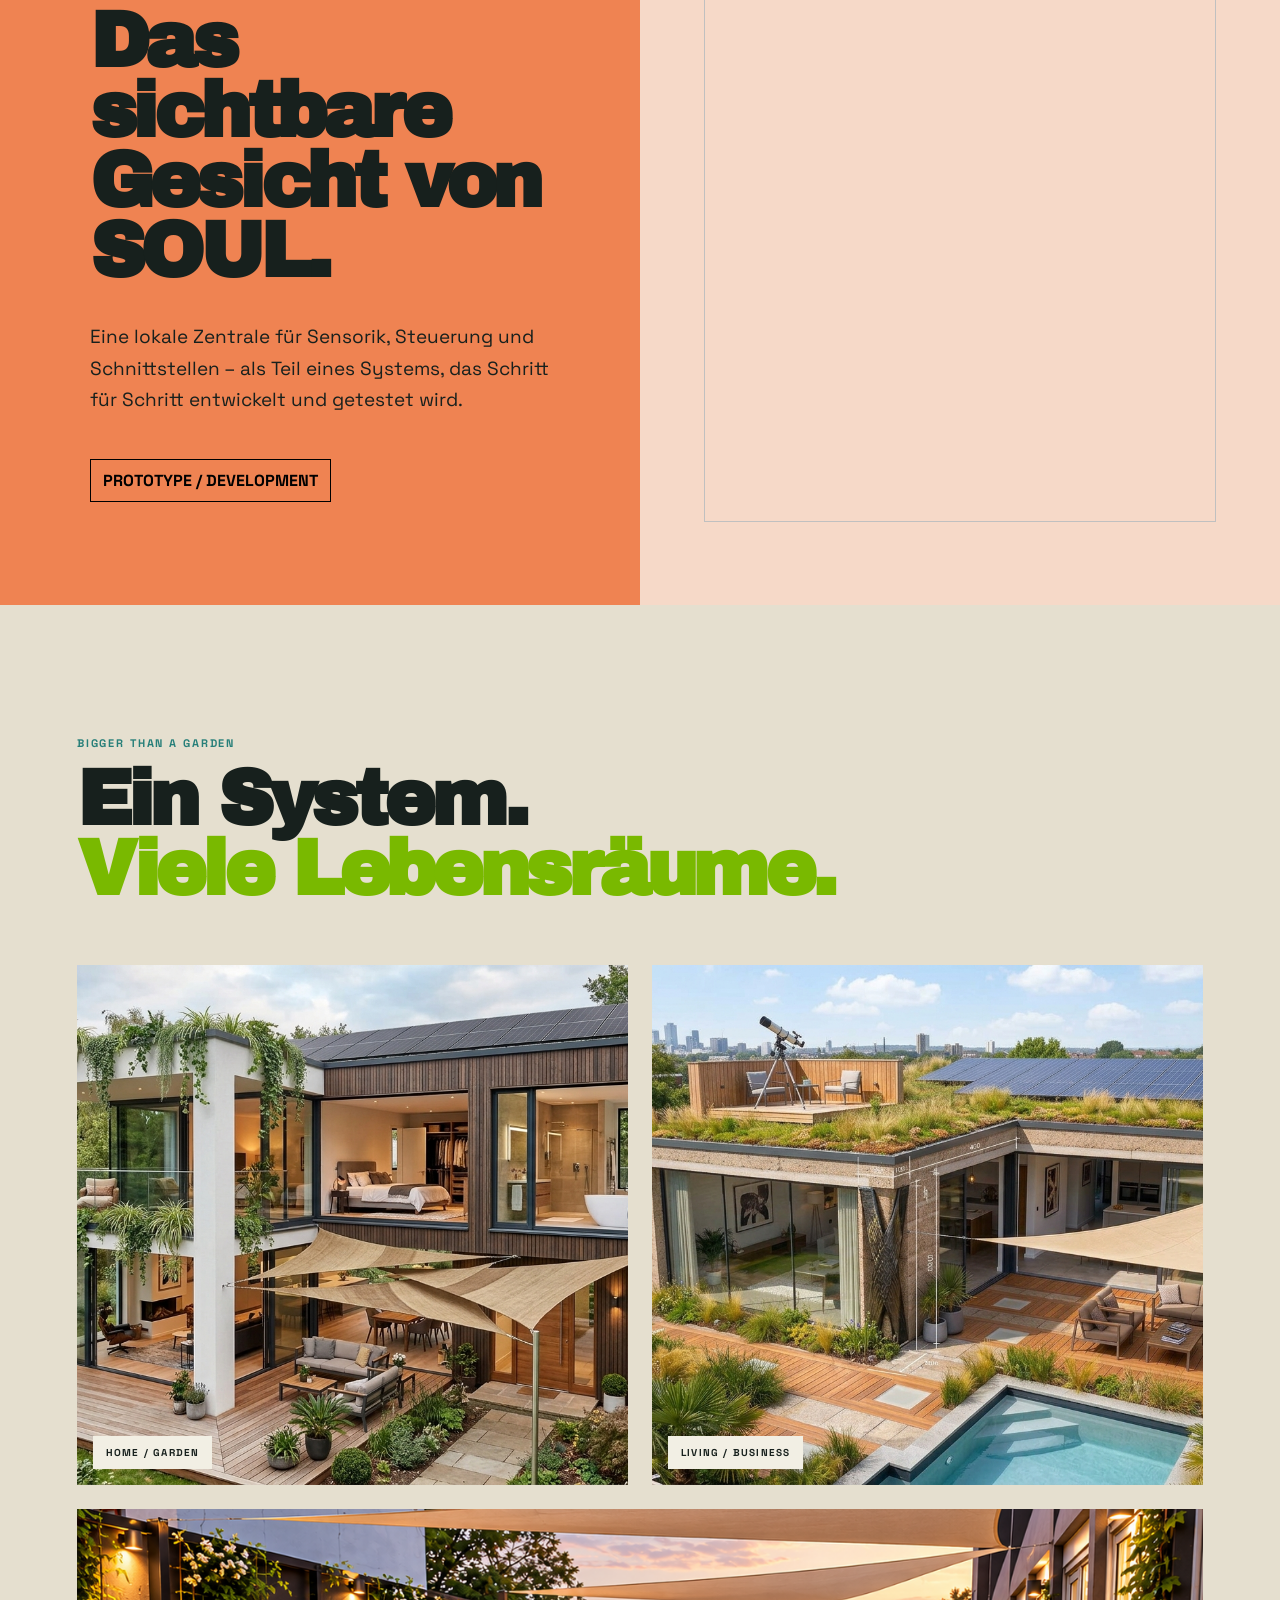
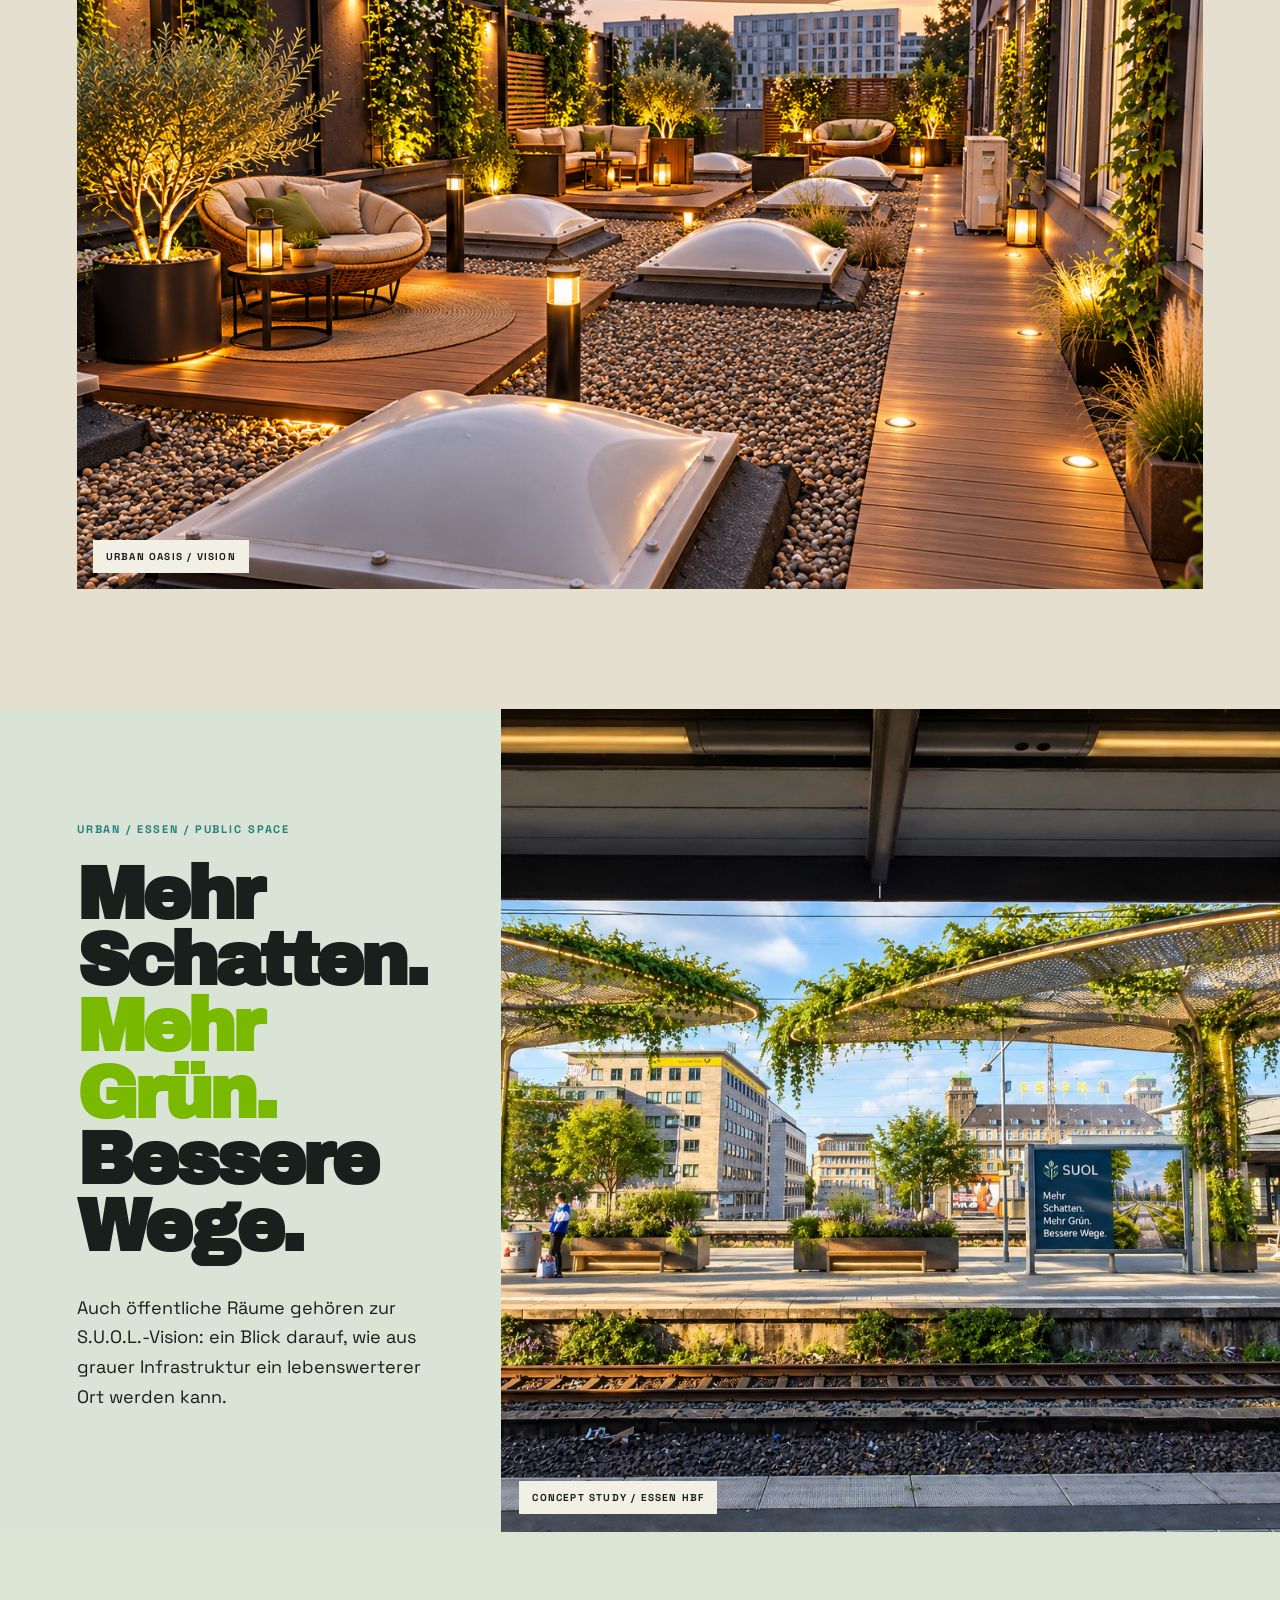
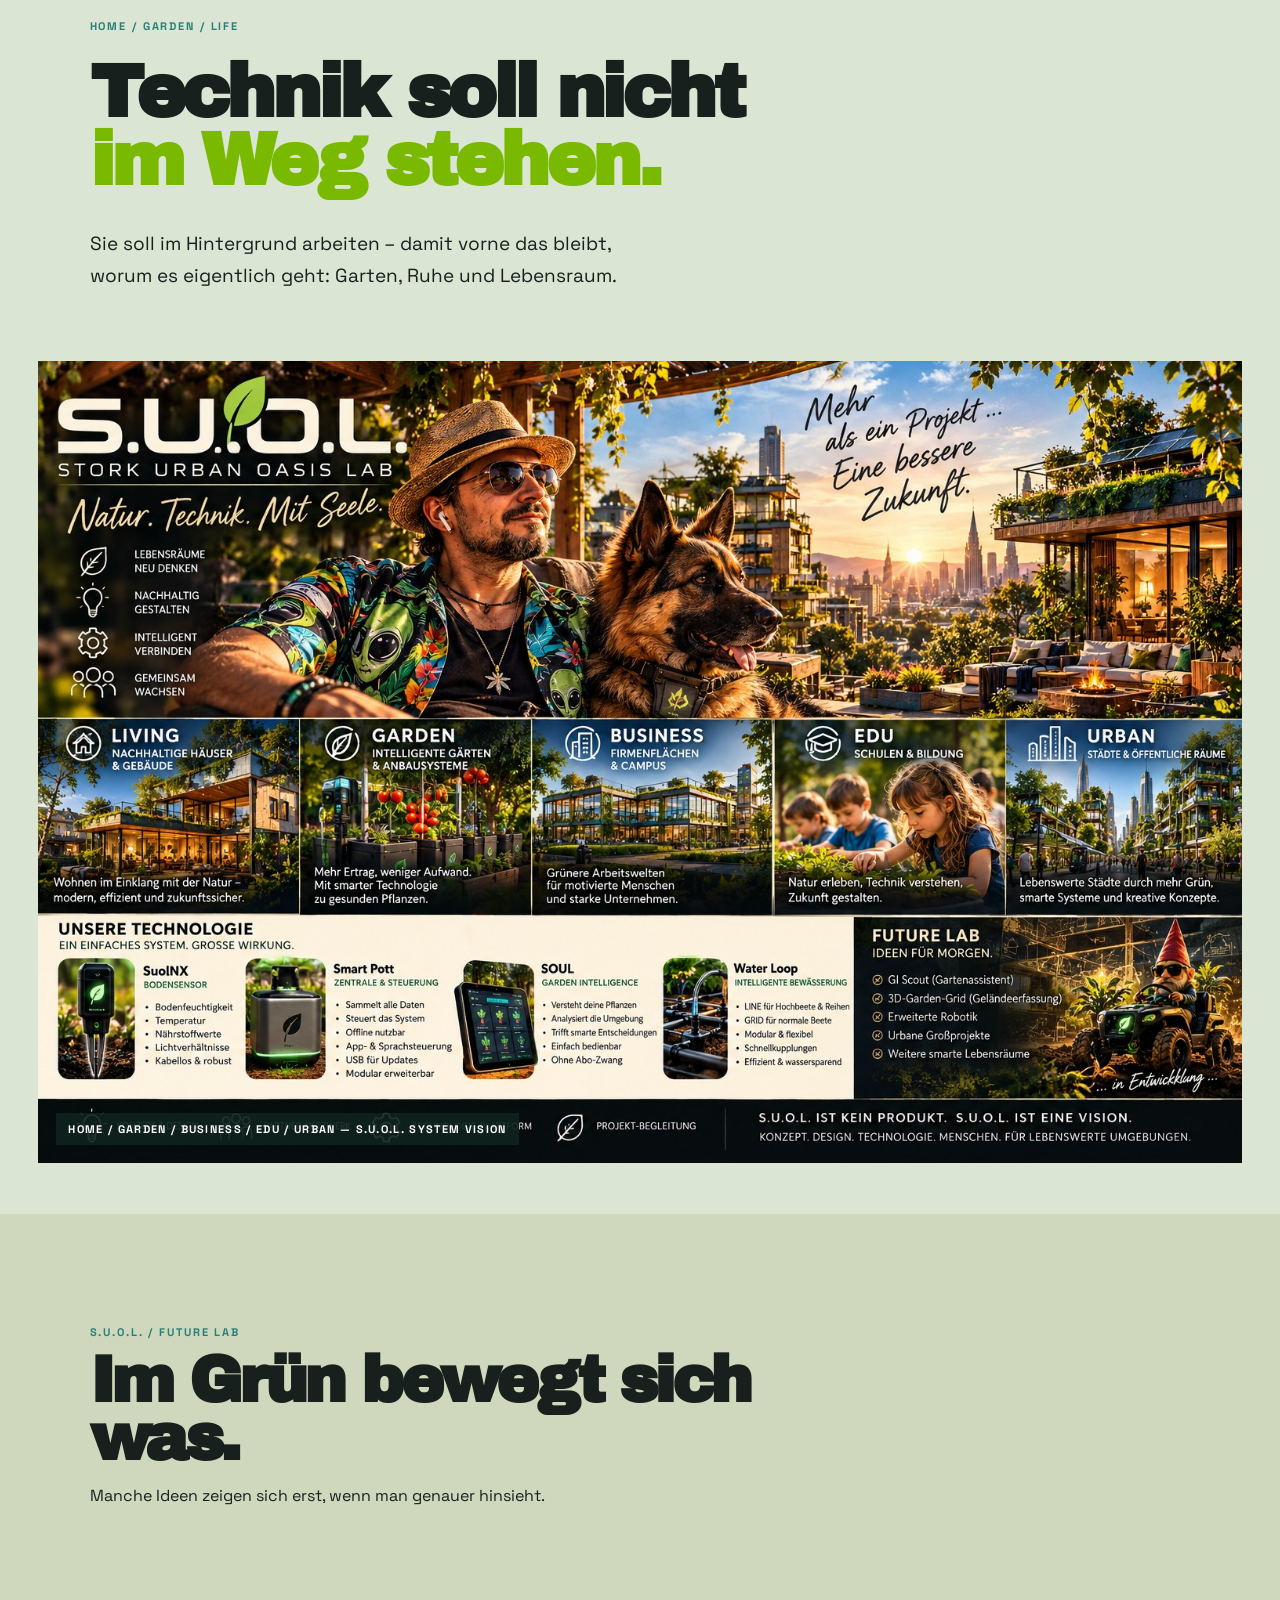
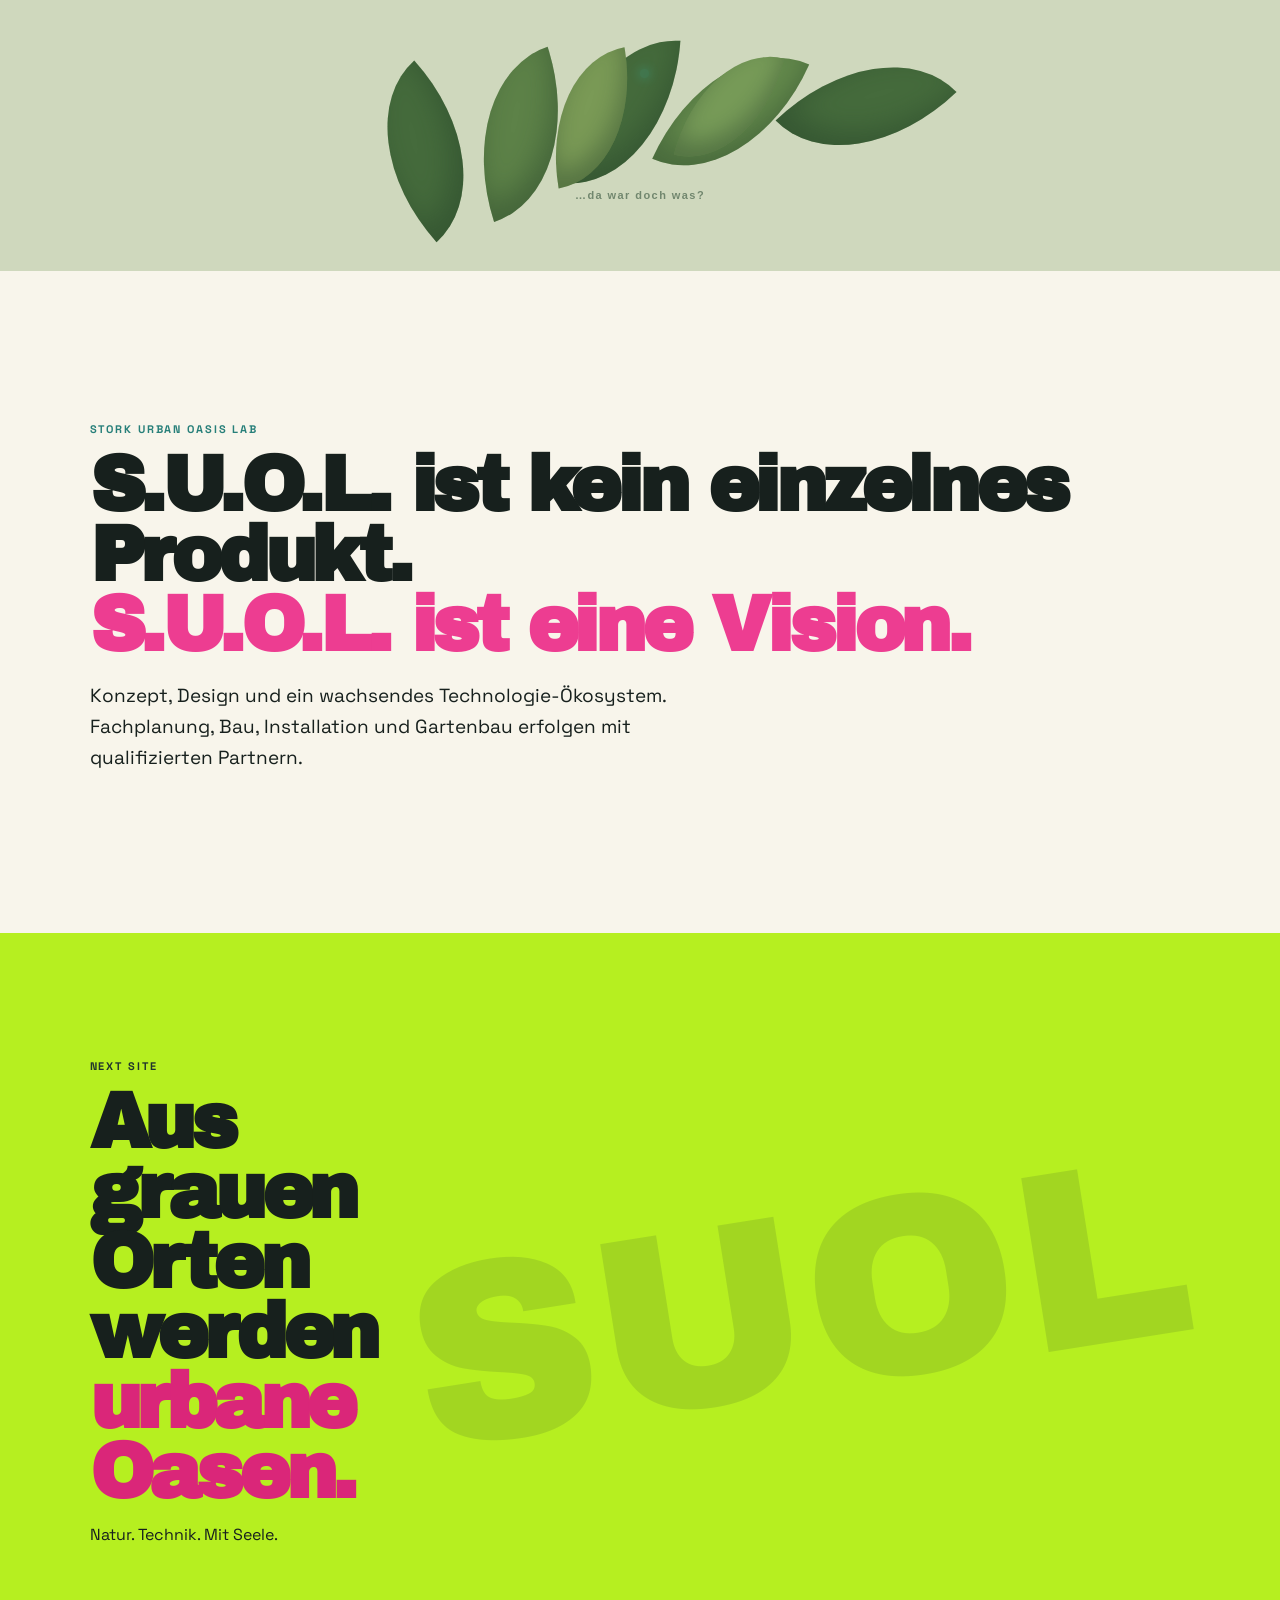
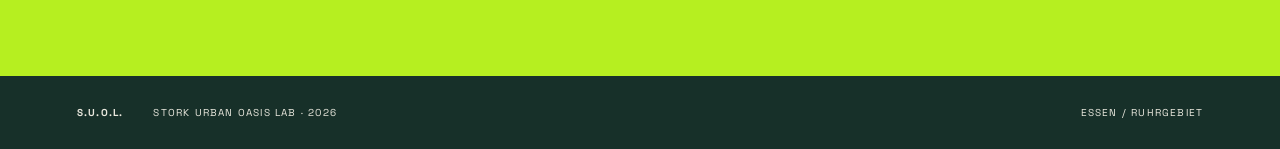
==== commit 45a26b2a: "Add files via upload" ====
--- a/index.html
+++ b/index.html
@@ -1,18 +1,18 @@
 <!doctype html><html lang="de"><head><meta charset="utf-8"><meta name="viewport" content="width=device-width,initial-scale=1"><title>S.U.O.L. — Stork Urban Oasis Lab</title><link rel="stylesheet" href="style.css"></head><body>
-<header><a class="topLogo" href="#"><img src="assets/suol-graffiti.png" alt="S.U.O.L. – Stork Urban Oasis Lab"></a><nav><a href="#idee">Idee</a><a href="#system">System</a><a href="#raeume">Lebensräume</a><a href="gallery.html">Galerie</a><a class="cta" href="#kontakt">Projekt starten</a></nav></header>
+<header><a class="topLogo" href="#"><img src="suol-graffiti.png" alt="S.U.O.L. – Stork Urban Oasis Lab"></a><nav><a href="#idee">Idee</a><a href="#system">System</a><a href="#raeume">Lebensräume</a><a href="gallery.html">Galerie</a><a class="cta" href="#kontakt">Projekt starten</a></nav></header>
 <main>
-<section class="hero"><div class="heroText reveal"><p class="kicker">URBAN NATURE × INTELLIGENCE × DESIGN</p><h1>Natur.<br><span>Intelligenz.</span><br><b>Lebensraum.</b></h1><p class="intro">S.U.O.L. verbindet Natur, Gestaltung und intelligente Technologie – vom ersten Sensor bis zur urbanen Oase.</p><div class="buttons"><a href="#idee" class="button">SUOL entdecken</a><a href="#system" class="ghost">Wie es funktioniert →</a></div></div><figure class="heroImage reveal"><img src="assets/schattenpilz.jpg" alt=""><figcaption>CONCEPT 01 / URBAN OASIS</figcaption><i></i></figure></section>
+<section class="hero"><div class="heroText reveal"><p class="kicker">URBAN NATURE × INTELLIGENCE × DESIGN</p><h1>Natur.<br><span>Intelligenz.</span><br><b>Lebensraum.</b></h1><p class="intro">S.U.O.L. verbindet Natur, Gestaltung und intelligente Technologie – vom ersten Sensor bis zur urbanen Oase.</p><div class="buttons"><a href="#idee" class="button">SUOL entdecken</a><a href="#system" class="ghost">Wie es funktioniert →</a></div></div><figure class="heroImage reveal"><img src="schattenpilz.jpg" alt=""><figcaption>CONCEPT 01 / URBAN OASIS</figcaption><i></i></figure></section>
 
 <section id="idee" class="brandMoment">
 <div class="brandCopy reveal"><p class="kicker">DAS IST S.U.O.L.</p><h2>Keine graue<br>Nachhaltigkeit.</h2><p>Eine Idee aus dem Ruhrgebiet: lebendige Räume, die Natur nicht als Dekoration behandeln, sondern als Teil eines intelligenten Systems.</p></div>
-<div class="graffitiStage reveal"><img src="assets/suol-graffiti.png" alt="Stork Urban Oasis Lab Graffiti"><span>STORK URBAN OASIS LAB / ORIGINAL MARK</span></div>
+<div class="graffitiStage reveal"><img src="suol-graffiti.png" alt="Stork Urban Oasis Lab Graffiti"><span>STORK URBAN OASIS LAB / ORIGINAL MARK</span></div>
 </section>
 
 <section class="promoSection">
   <div class="promoCopy reveal"><p class="kicker">59 SEKUNDEN S.U.O.L.</p><h2>Willkommen in der<br><span>Zukunft des Gartens.</span></h2><p>Vom Sensor bis zum Lebensraum: der S.U.O.L.-Gedanke in Bewegung.</p></div>
   <div class="phoneStage reveal" aria-label="SUOL Promo Video">
     <div class="ivy ivyTop" aria-hidden="true"><span>☘</span><span>❧</span><span>☘</span><span>❧</span><span>☘</span></div>
-    <div class="phoneFrame"><div class="phoneSpeaker"></div><video controls playsinline preload="metadata"><source src="assets/suol-promo.mp4" type="video/mp4">Dein Browser unterstützt dieses Video nicht.</video></div>
+    <div class="phoneFrame"><div class="phoneSpeaker"></div><video controls playsinline preload="metadata"><source src="suol-promo.mp4" type="video/mp4">Dein Browser unterstützt dieses Video nicht.</video></div>
     <div class="ivy ivyBottom" aria-hidden="true"><span>❧</span><span>☘</span><span>❧</span><span>☘</span></div>
   </div>
 </section>
@@ -23,21 +23,21 @@
 <article class="reveal"><em>03</em><small>GARDEN INTELLIGENCE</small><h3>SOUL</h3><p>Macht aus Messwerten verständliche Informationen.</p></article>
 <article class="reveal"><em>04</em><small>WATER CONTROL</small><h3>Water Loop</h3><p>Versorgt gezielt die Zone, die Wasser braucht.</p></article></div></section><div class="sectionLine" aria-hidden="true"></div>
 
-<section class="feature light"><div class="image reveal"><img src="assets/suolnx.png" alt=""></div><div class="featureText reveal"><p class="kicker">SUOLNX / FIELD NODE</p><h2>Die Natur<br><span>spricht zuerst.</span></h2><p>Sensoren liefern die Grundlage. Die Technik soll dabei nicht dominieren, sondern helfen, den Zustand des Gartens verständlich zu machen.</p><div class="tags"><b>BODEN</b><b>KLIMA</b><b>LICHT</b><b>MODULAR</b></div><div class="giTelemetry" aria-label="Beispielhafte Garden Intelligence Sensordaten"><div class="giTop"><span class="giPulse"></span><span>GI / LIVE NODE</span><b>CONNECTED</b></div><div class="giRows"><span>BODENFEUCHTE<strong>OPTIMAL</strong></span><span>KLIMA<strong>STABIL</strong></span><span>LICHT<strong>ACTIVE</strong></span></div><div class="giScan"></div></div></div></section>
+<section class="feature light"><div class="image reveal"><img src="suolnx.png" alt=""></div><div class="featureText reveal"><p class="kicker">SUOLNX / FIELD NODE</p><h2>Die Natur<br><span>spricht zuerst.</span></h2><p>Sensoren liefern die Grundlage. Die Technik soll dabei nicht dominieren, sondern helfen, den Zustand des Gartens verständlich zu machen.</p><div class="tags"><b>BODEN</b><b>KLIMA</b><b>LICHT</b><b>MODULAR</b></div><div class="giTelemetry" aria-label="Beispielhafte Garden Intelligence Sensordaten"><div class="giTop"><span class="giPulse"></span><span>GI / LIVE NODE</span><b>CONNECTED</b></div><div class="giRows"><span>BODENFEUCHTE<strong>OPTIMAL</strong></span><span>KLIMA<strong>STABIL</strong></span><span>LICHT<strong>ACTIVE</strong></span></div><div class="giScan"></div></div></div></section>
 
-<section class="feature coral"><div class="featureText reveal"><p class="kicker">SMART POTT / LOCAL HUB</p><h2>Das sichtbare<br>Gesicht von SOUL.</h2><p>Eine lokale Zentrale für Sensorik, Steuerung und Schnittstellen – als Teil eines Systems, das Schritt für Schritt entwickelt und getestet wird.</p><mark>PROTOTYPE / DEVELOPMENT</mark></div><div class="image reveal"><img src="assets/smartpott.jpg" alt=""></div></section>
+<section class="feature coral"><div class="featureText reveal"><p class="kicker">SMART POTT / LOCAL HUB</p><h2>Das sichtbare<br>Gesicht von SOUL.</h2><p>Eine lokale Zentrale für Sensorik, Steuerung und Schnittstellen – als Teil eines Systems, das Schritt für Schritt entwickelt und getestet wird.</p><mark>PROTOTYPE / DEVELOPMENT</mark></div><div class="image reveal"><img src="smartpott.jpg" alt=""></div></section>
 
-<section id="raeume" class="gallery"><div class="galleryHead reveal"><p class="kicker">BIGGER THAN A GARDEN</p><h2>Ein System.<br><span>Viele Lebensräume.</span></h2></div><div class="cards"><figure class="reveal"><img src="assets/haus-im-gruenen.png"><figcaption>HOME / GARDEN</figcaption></figure><figure class="reveal"><img src="assets/stadthaus.png"><figcaption>LIVING / BUSINESS</figcaption></figure><figure class="wide reveal"><img src="assets/dachterrasse.png"><figcaption>URBAN OASIS / VISION</figcaption></figure></div></section>
+<section id="raeume" class="gallery"><div class="galleryHead reveal"><p class="kicker">BIGGER THAN A GARDEN</p><h2>Ein System.<br><span>Viele Lebensräume.</span></h2></div><div class="cards"><figure class="reveal"><img src="haus-im-gruenen.png"><figcaption>HOME / GARDEN</figcaption></figure><figure class="reveal"><img src="stadthaus.png"><figcaption>LIVING / BUSINESS</figcaption></figure><figure class="wide reveal"><img src="dachterrasse.png"><figcaption>URBAN OASIS / VISION</figcaption></figure></div></section>
 
 
 <section class="stationVision">
   <div class="stationCopy reveal"><p class="kicker">URBAN / ESSEN / PUBLIC SPACE</p><h2>Mehr Schatten.<br><span>Mehr Grün.</span><br>Bessere Wege.</h2><p>Auch öffentliche Räume gehören zur S.U.O.L.-Vision: ein Blick darauf, wie aus grauer Infrastruktur ein lebenswerterer Ort werden kann.</p></div>
-  <figure class="stationImage reveal"><img src="assets/essen-hbf-suol.png" alt="S.U.O.L. Konzept für einen begrünten Bahnsteig am Essen Hauptbahnhof"><figcaption>CONCEPT STUDY / ESSEN HBF</figcaption></figure>
+  <figure class="stationImage reveal"><img src="essen-hbf-suol.png" alt="S.U.O.L. Konzept für einen begrünten Bahnsteig am Essen Hauptbahnhof"><figcaption>CONCEPT STUDY / ESSEN HBF</figcaption></figure>
 </section>
 
 <section class="lifeDog">
   <div class="dogCopy reveal"><p class="kicker">HOME / GARDEN / LIFE</p><h2>Technik soll nicht<br><span>im Weg stehen.</span></h2><p>Sie soll im Hintergrund arbeiten – damit vorne das bleibt, worum es eigentlich geht: Garten, Ruhe und Lebensraum.</p></div>
-  <figure class="dogImage reveal"><img src="assets/suol-hund-v2.png" alt="S.U.O.L. Lebensräume mit Hund – Gesamtmotiv"><figcaption>HOME / GARDEN / BUSINESS / EDU / URBAN — S.U.O.L. SYSTEM VISION</figcaption></figure>
+  <figure class="dogImage reveal"><img src="suol-hund-v2.png" alt="S.U.O.L. Lebensräume mit Hund – Gesamtmotiv"><figcaption>HOME / GARDEN / BUSINESS / EDU / URBAN — S.U.O.L. SYSTEM VISION</figcaption></figure>
 </section>
 
 
@@ -50,7 +50,7 @@
   </button>
   <div class="futureReveal" id="futureReveal" aria-hidden="true">
     <button class="futureClose" id="futureClose" aria-label="Blick in die Zukunft schließen">×</button>
-    <div class="futureVisual"><img src="assets/garden-guardian.jpg" alt="GardenGuardian Konzeptstudie"></div>
+    <div class="futureVisual"><img src="garden-guardian.jpg" alt="GardenGuardian Konzeptstudie"></div>
     <div class="futureCopy"><p class="kicker">ACCESS GRANTED // CONCEPT STUDY</p><h2>Blick in die<br><span>Zukunft.</span></h2><h3>GardenGuardians</h3><p>Autonome Garten-Systeme als mögliche spätere Erweiterung des S.U.O.L. Future Lab.</p><small>STATUS: NOT YET. 🌱</small></div>
   </div>
 </section>
--- a/style.css
+++ b/style.css
@@ -81,3 +81,21 @@
 @media(prefers-reduced-motion:reduce){html{scroll-behavior:auto}.reveal,.heroImage img,.cards img,.stationImage img,.dogImage img,.steps article{transition:none}.giPulse,.giScan:after,.sensorEye{animation:none}}
 /* V1.0 — expandable Visual Lab */
 .visualLabPage{background:#f4f0e5}.visualLab{min-height:80vh}.visualHero{padding:90px max(5vw,28px) 54px;max-width:1180px;margin:auto}.visualHero h1{font-size:clamp(64px,9vw,150px);line-height:.82;margin:18px 0 30px;letter-spacing:-.065em}.visualHero h1 span{color:#53b900}.visualHero>p:not(.kicker){max-width:650px;font-size:20px;line-height:1.5;margin-bottom:28px}.visualControls{padding:0 max(5vw,28px) 30px;display:flex;gap:10px;flex-wrap:wrap;max-width:1400px;margin:auto}.filterBtn{border:1px solid #173027;background:transparent;padding:11px 17px;border-radius:99px;font:inherit;font-weight:800;cursor:pointer}.filterBtn.active,.filterBtn:hover{background:#173027;color:#f4f0e5}.visualGrid{max-width:1400px;margin:auto;padding:0 max(5vw,28px) 90px;display:grid;grid-template-columns:repeat(3,1fr);gap:18px}.visualCard{position:relative;border:0;padding:0;background:#173027;overflow:hidden;min-height:320px;cursor:pointer;text-align:left}.visualCard:nth-child(4n+1){grid-row:span 2;min-height:658px}.visualCard img{width:100%;height:100%;position:absolute;inset:0;object-fit:cover;transition:transform .5s ease}.visualCard:hover img{transform:scale(1.035)}.visualCard:after{content:"";position:absolute;inset:45% 0 0;background:linear-gradient(transparent,rgba(10,25,20,.82))}.visualCard span{position:absolute;z-index:2;left:20px;right:20px;bottom:18px;color:white;display:flex;flex-direction:column;gap:5px}.visualCard small{font-weight:900;letter-spacing:.16em;color:#b9ff42}.visualCard b{font-size:21px}.lightbox{position:fixed;z-index:1000;inset:0;background:rgba(8,20,16,.94);display:none;align-items:center;justify-content:center;padding:32px}.lightbox.open{display:flex}.lightbox figure{margin:0;max-width:min(1200px,86vw);max-height:90vh;display:flex;flex-direction:column}.lightbox img{max-width:100%;max-height:78vh;object-fit:contain}.lightbox figcaption{color:white;padding-top:14px;display:flex;justify-content:space-between;gap:20px}.lightbox figcaption span{opacity:.65}.lbClose,.lbPrev,.lbNext{position:absolute;border:0;background:rgba(255,255,255,.12);color:white;cursor:pointer;width:52px;height:52px;border-radius:50%;font-size:34px}.lbClose{right:24px;top:24px}.lbPrev{left:24px;top:50%}.lbNext{right:24px;top:50%}@media(max-width:900px){.visualGrid{grid-template-columns:repeat(2,1fr)}.visualCard:nth-child(4n+1){grid-row:auto;min-height:360px}.visualCard{min-height:360px}}@media(max-width:560px){.visualHero{padding-top:55px}.visualHero h1{font-size:58px}.visualGrid{grid-template-columns:1fr;padding-left:18px;padding-right:18px}.visualCard,.visualCard:nth-child(4n+1){min-height:330px}.lightbox{padding:15px}.lbPrev,.lbNext{top:auto;bottom:20px}.lbPrev{left:20px}.lbNext{right:20px}.lightbox figcaption{padding-bottom:70px;flex-direction:column;gap:4px}}
+
+/* V1.1.2 — upload-ready portrait promo */
+.phoneStage .phoneFrame{
+  width:min(390px,78vw) !important;
+  aspect-ratio:9 / 16;
+  height:auto !important;
+}
+.phoneStage .phoneFrame video{
+  display:block;
+  width:100% !important;
+  height:auto !important;
+  aspect-ratio:9 / 16;
+  max-height:none !important;
+  object-fit:contain;
+  background:#000;
+}
+@media(max-width:850px){.phoneStage .phoneFrame{width:min(350px,78vw) !important}}
+@media(max-width:520px){.phoneStage .phoneFrame{width:min(330px,82vw) !important}}
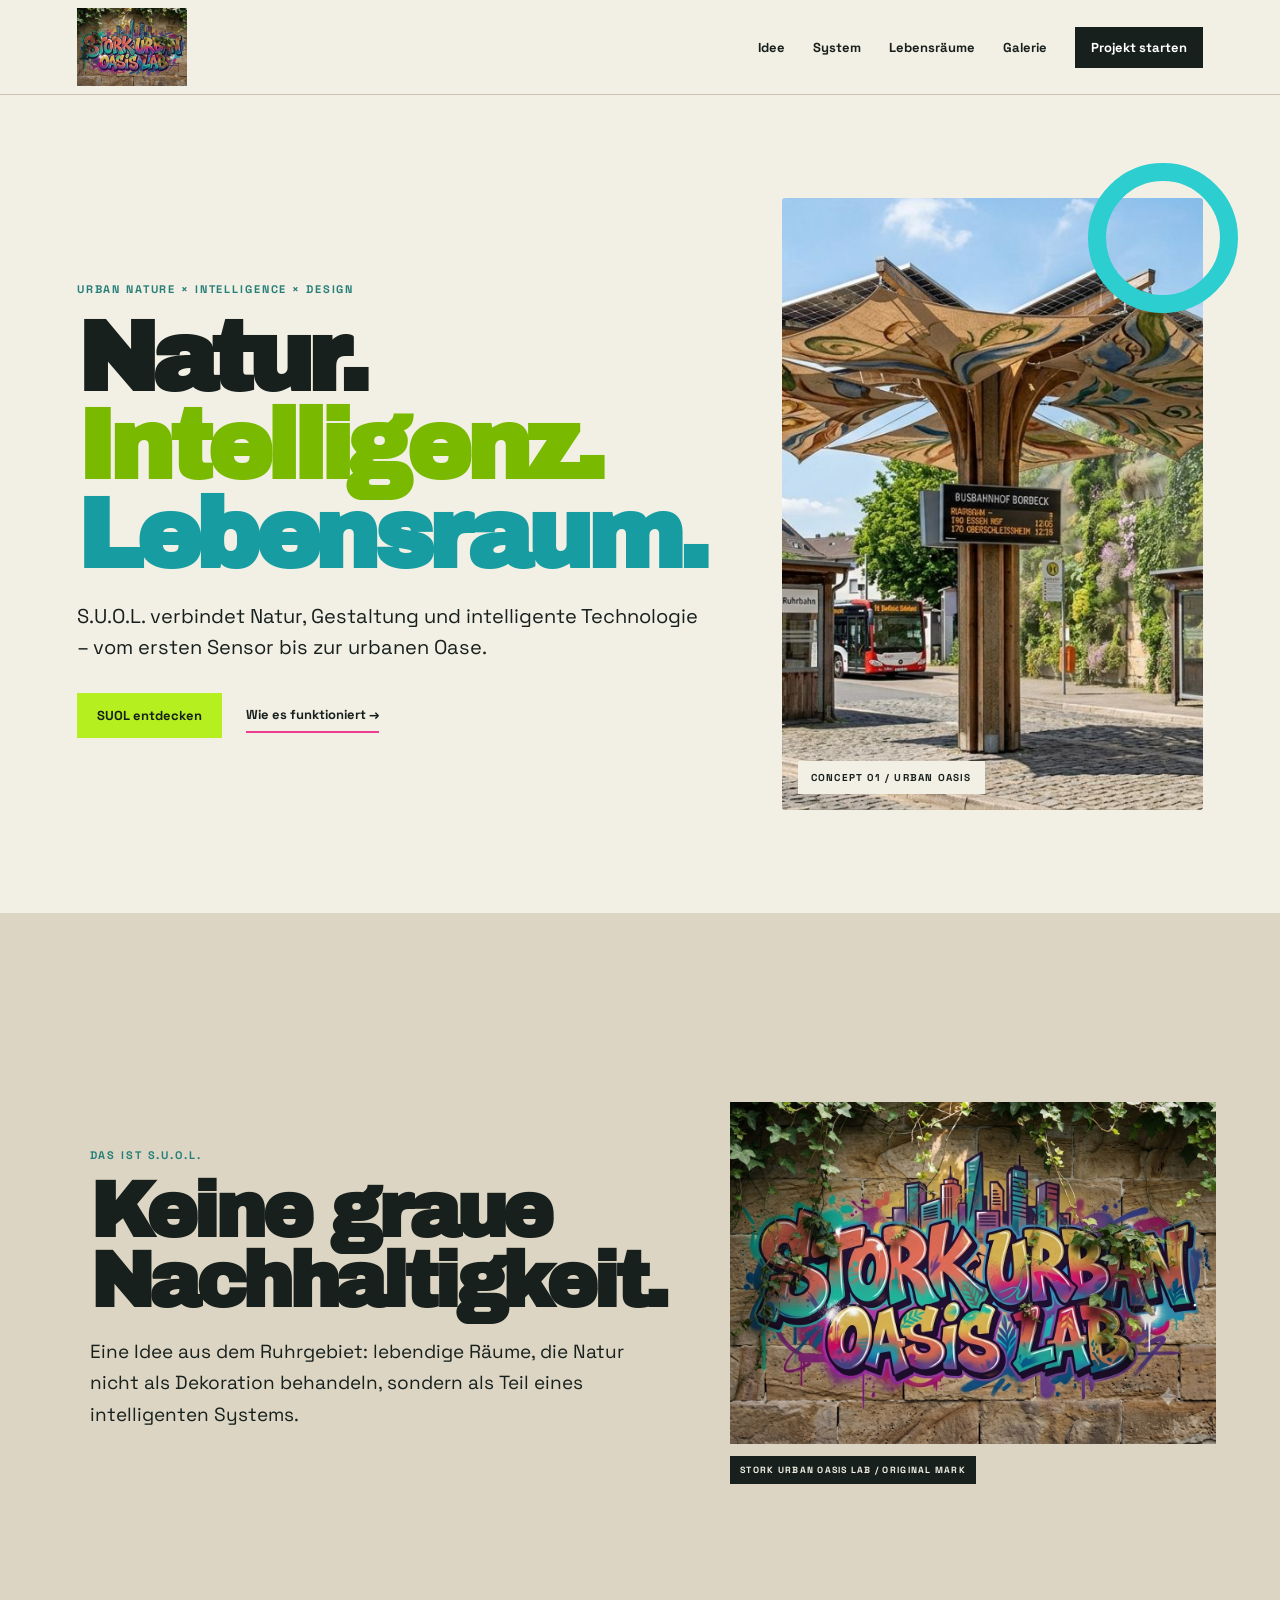
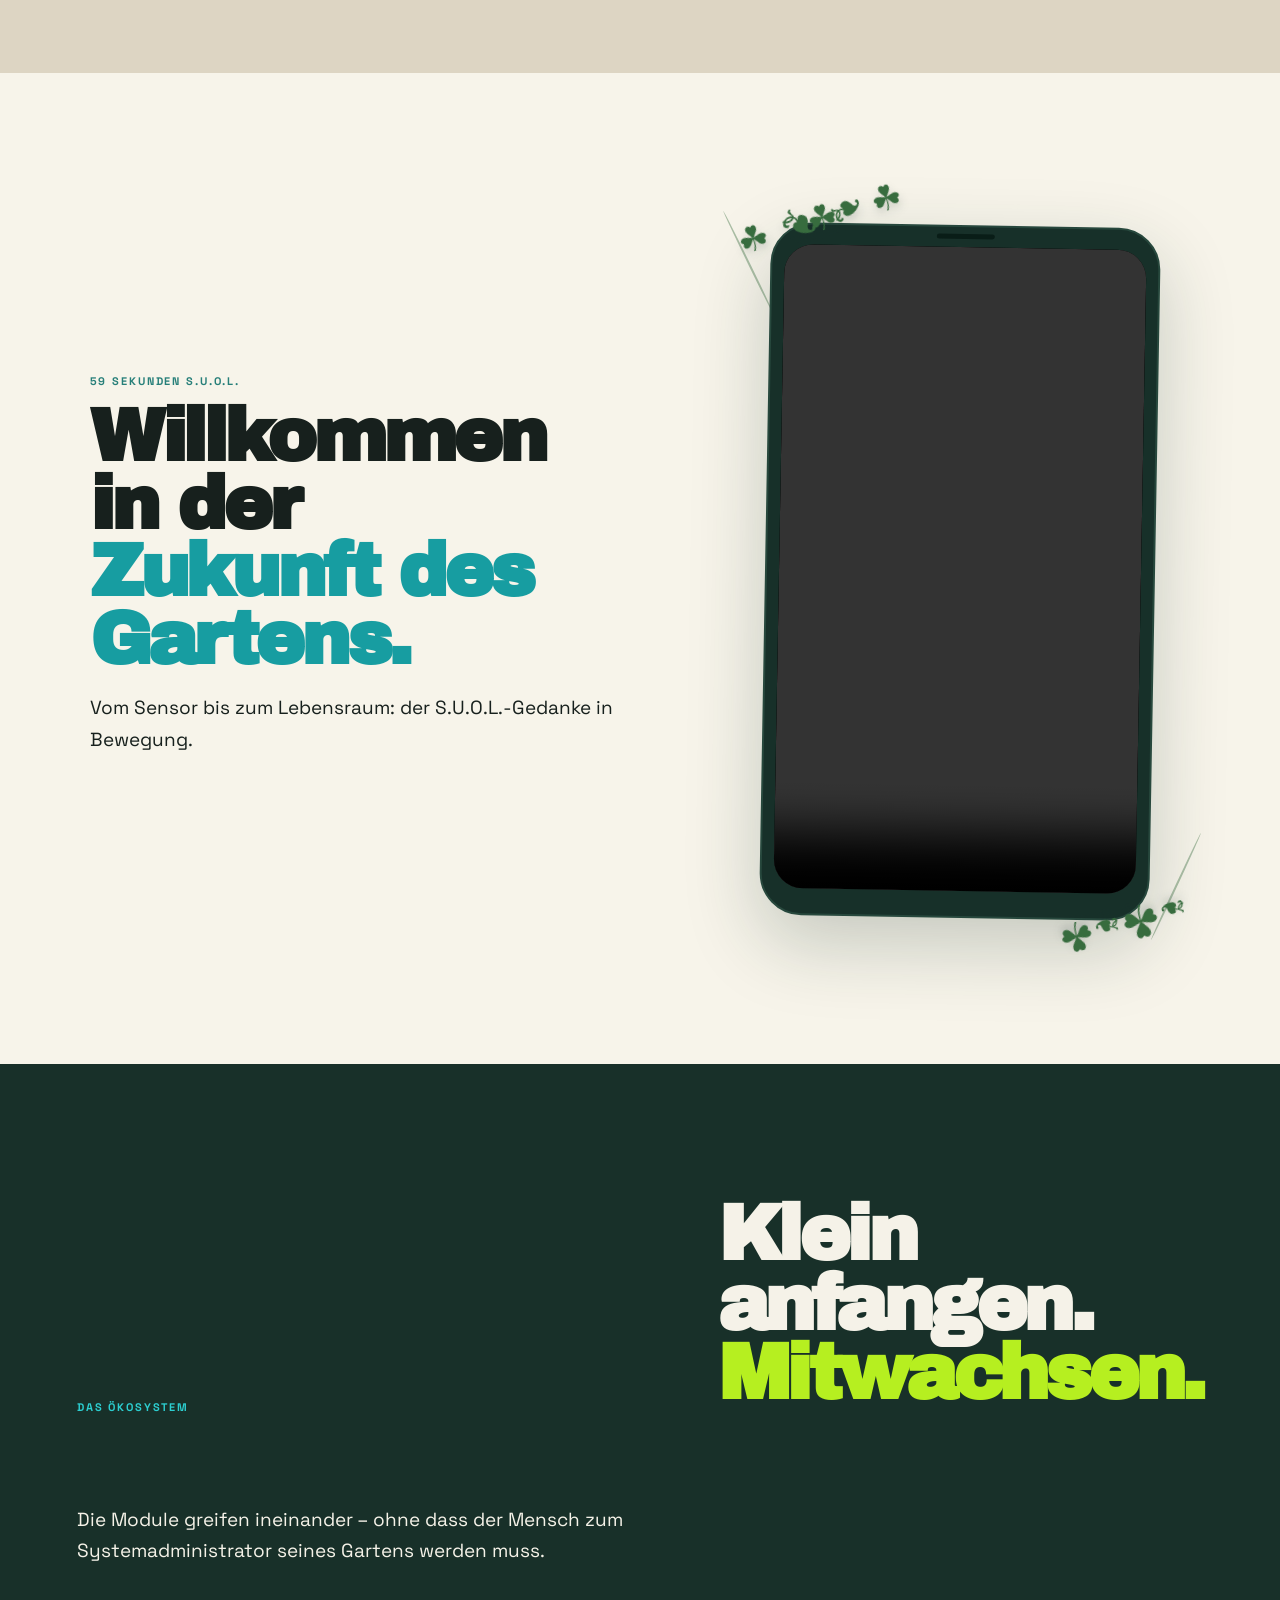
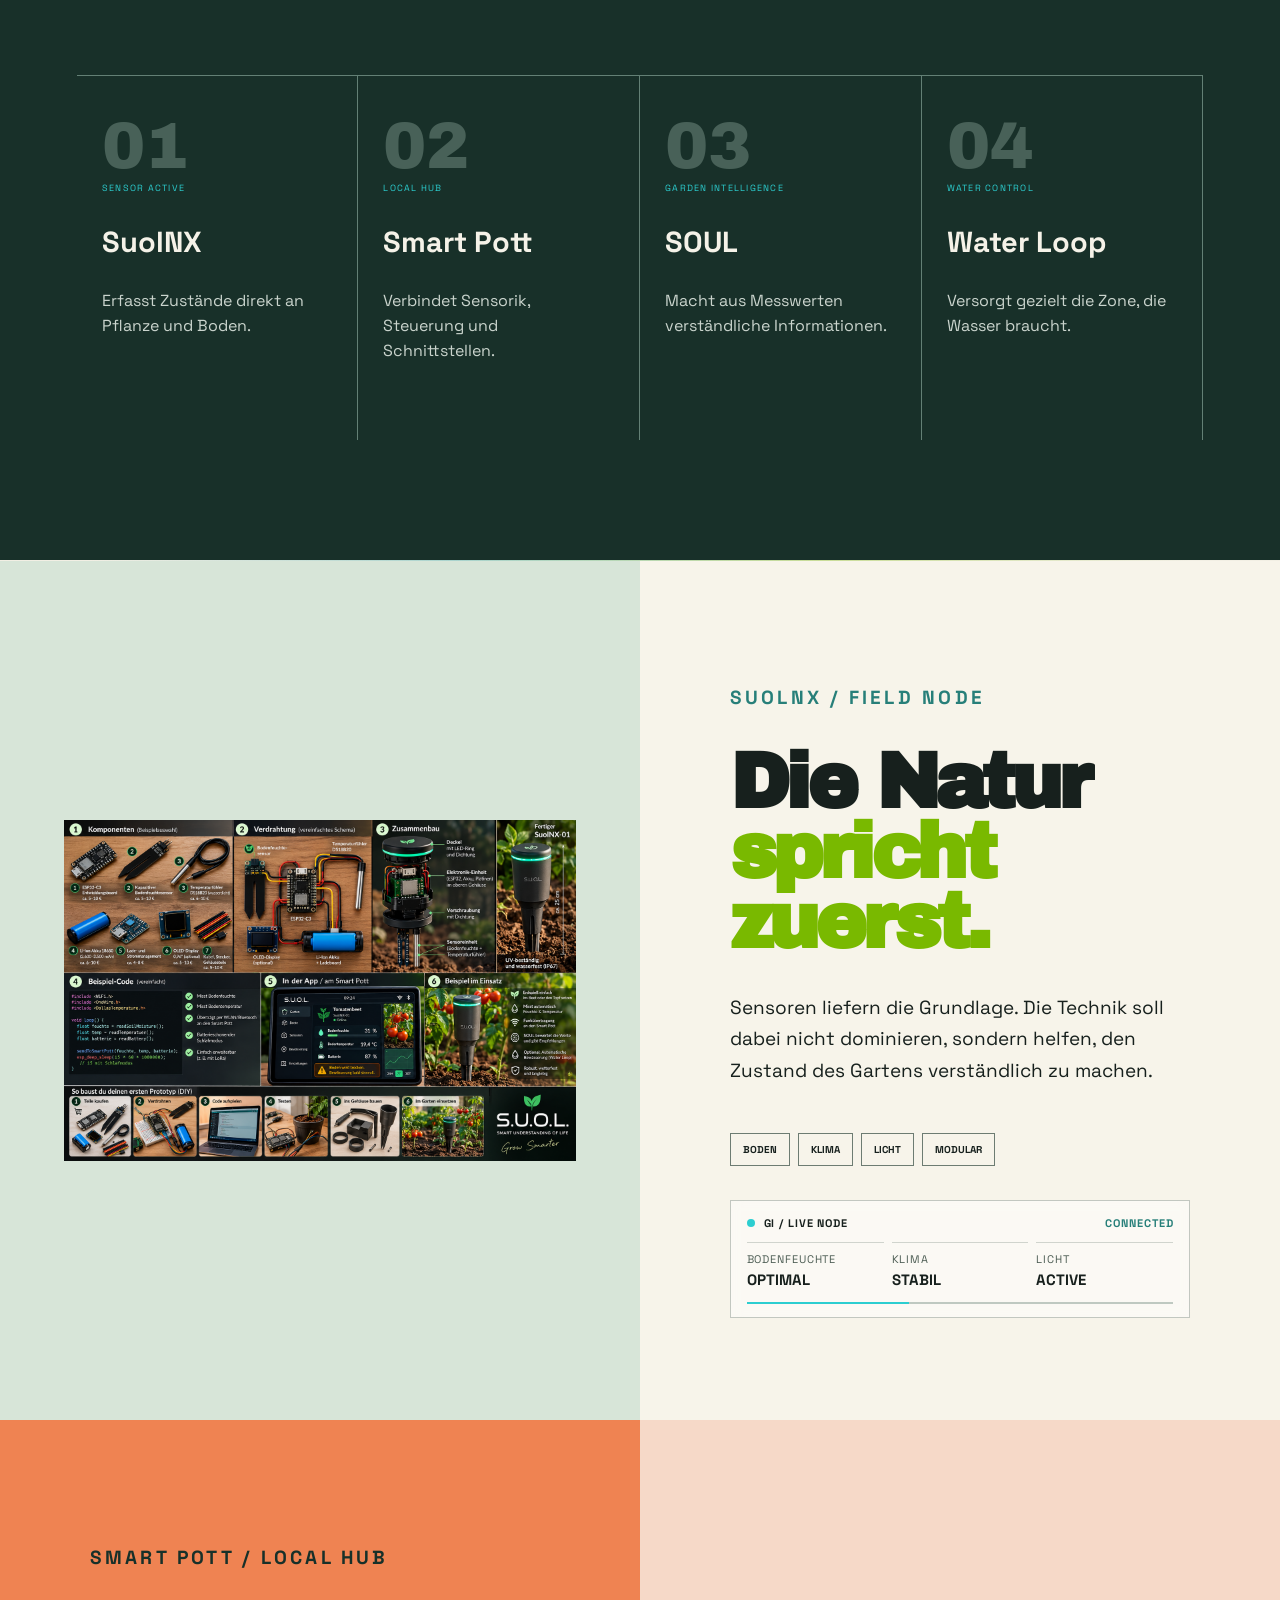
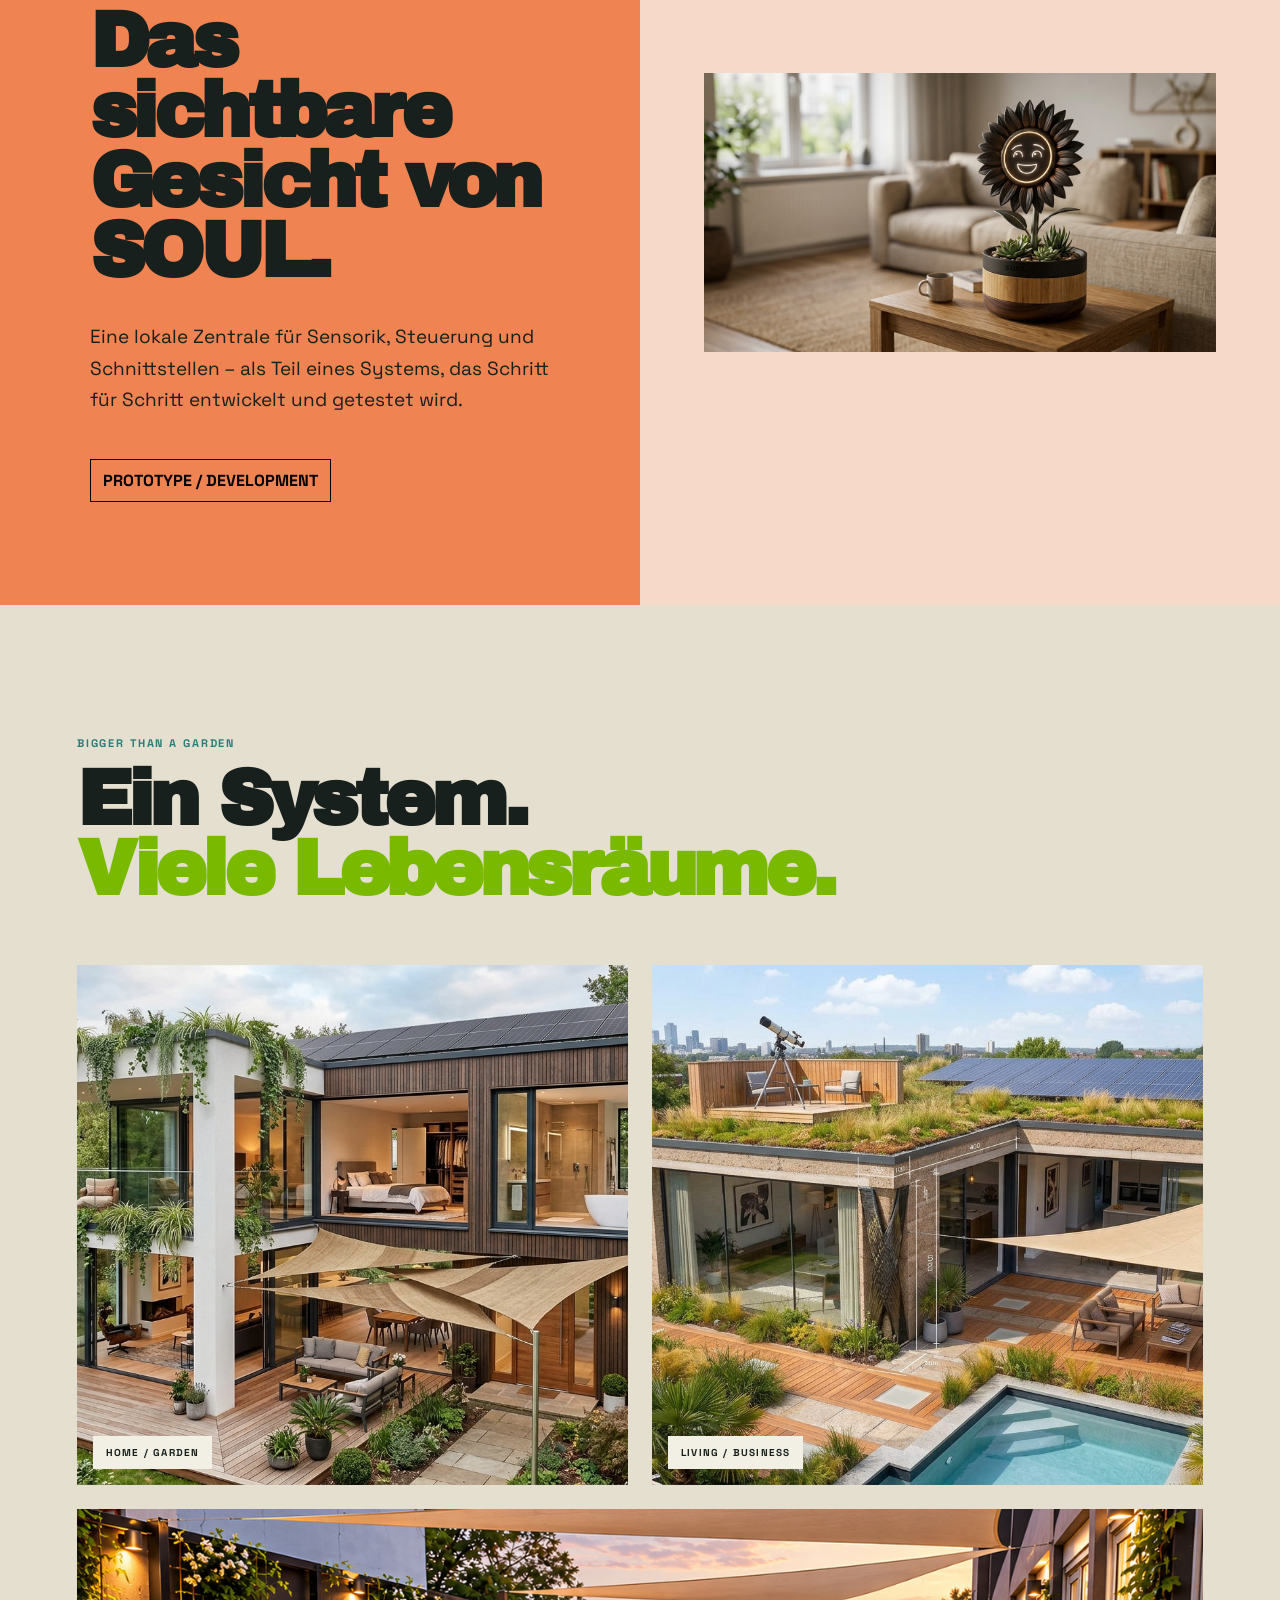
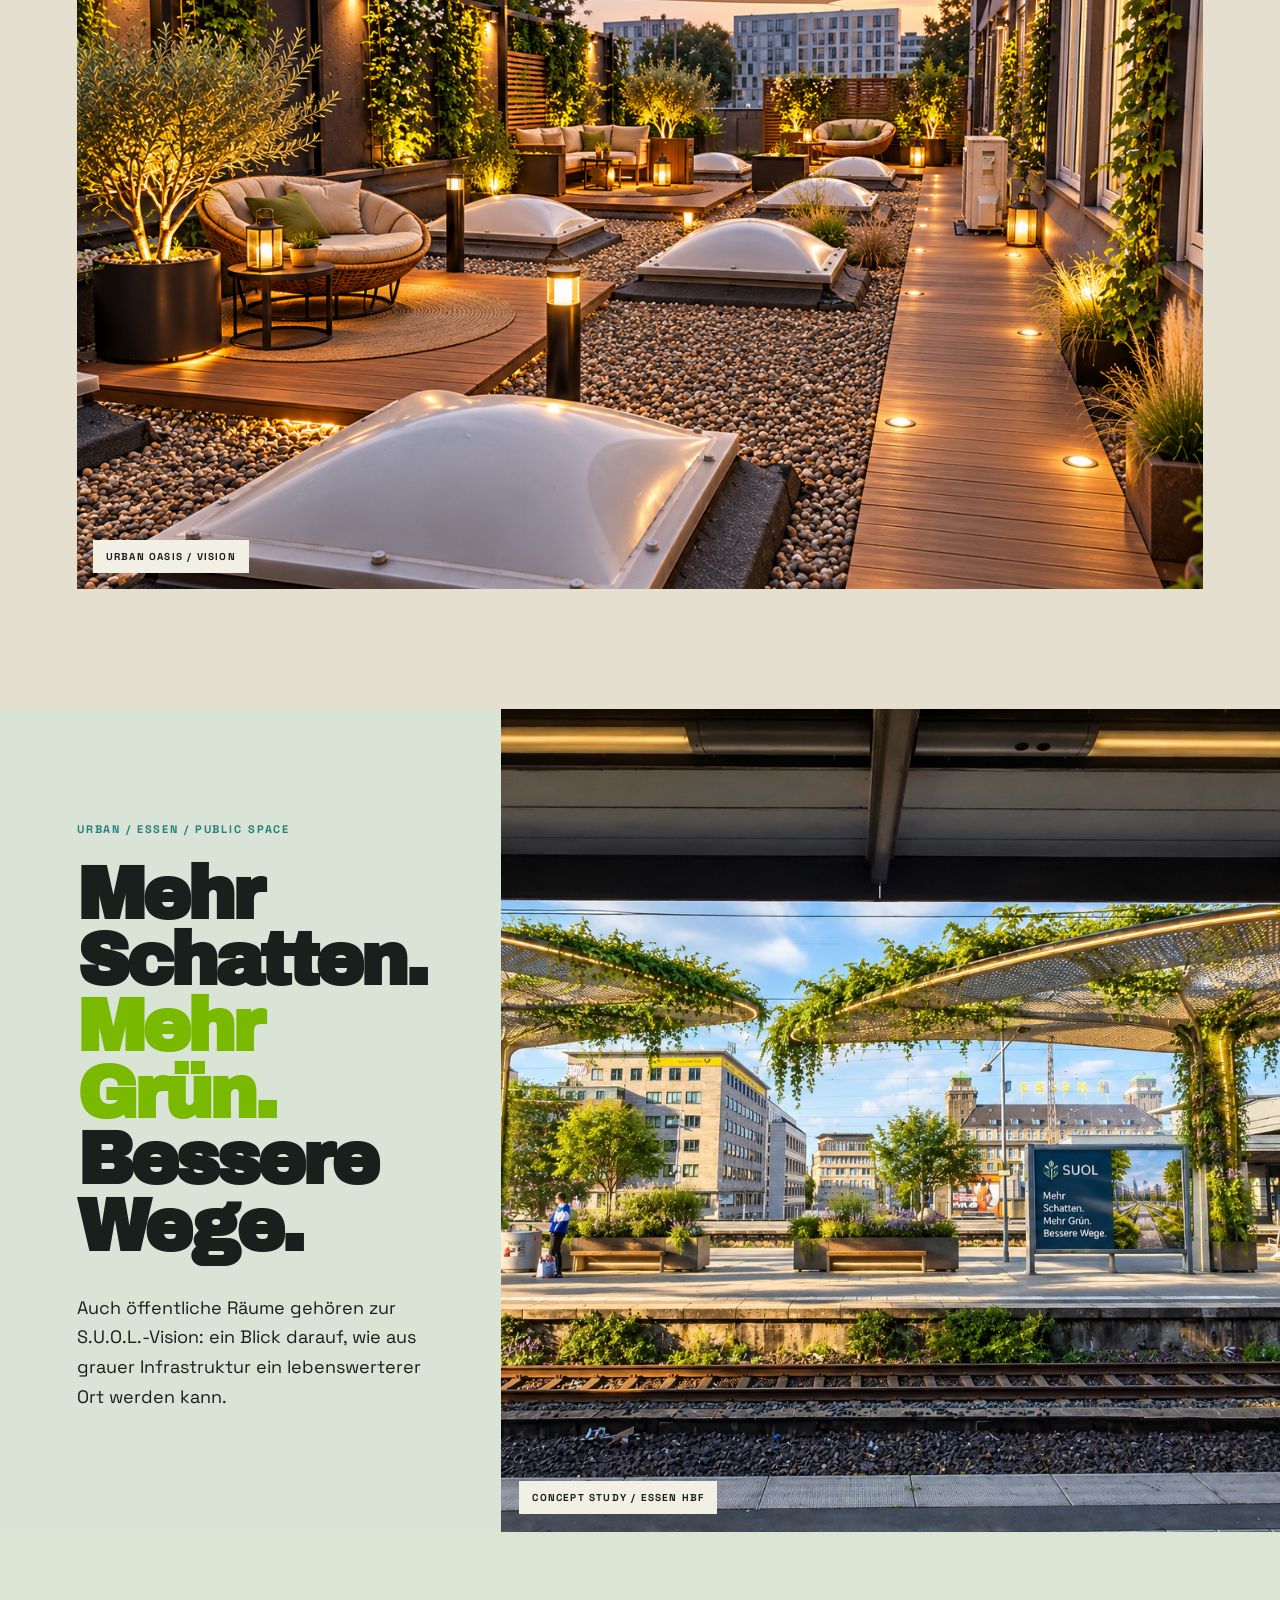
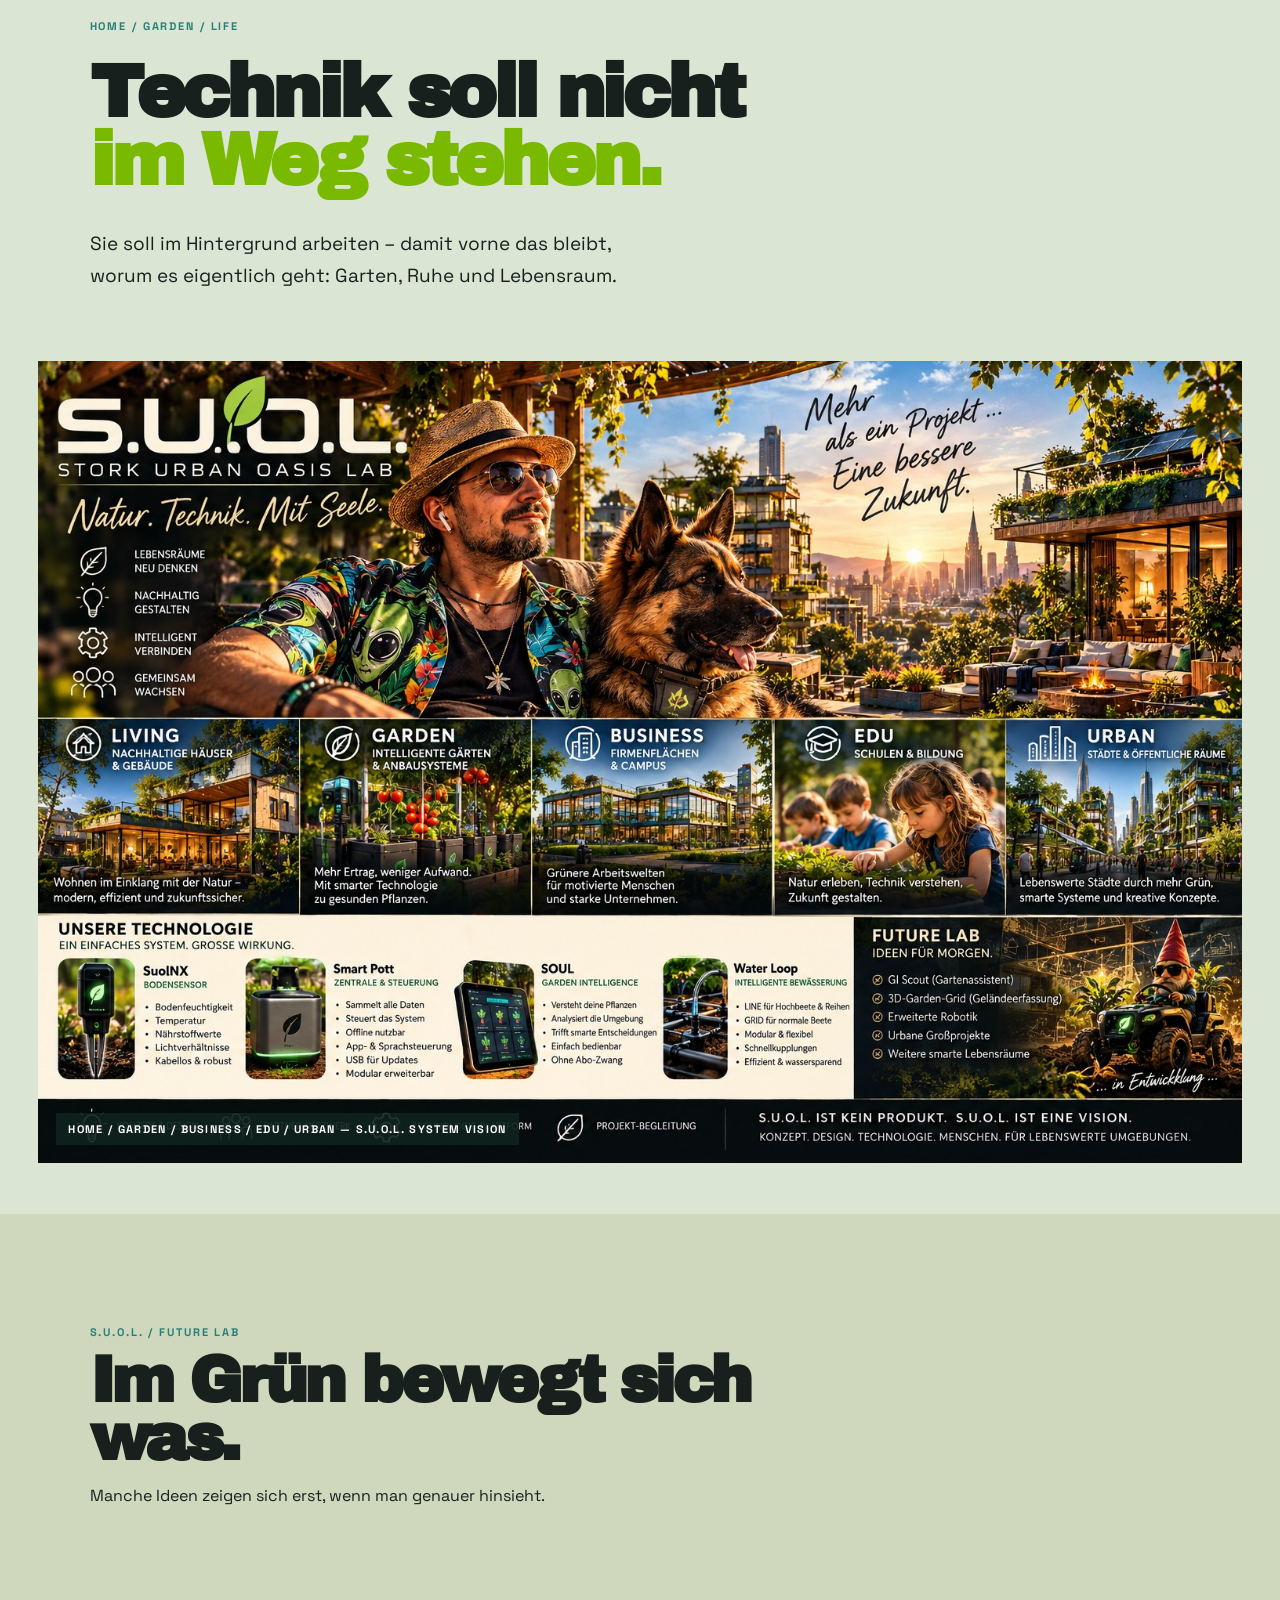
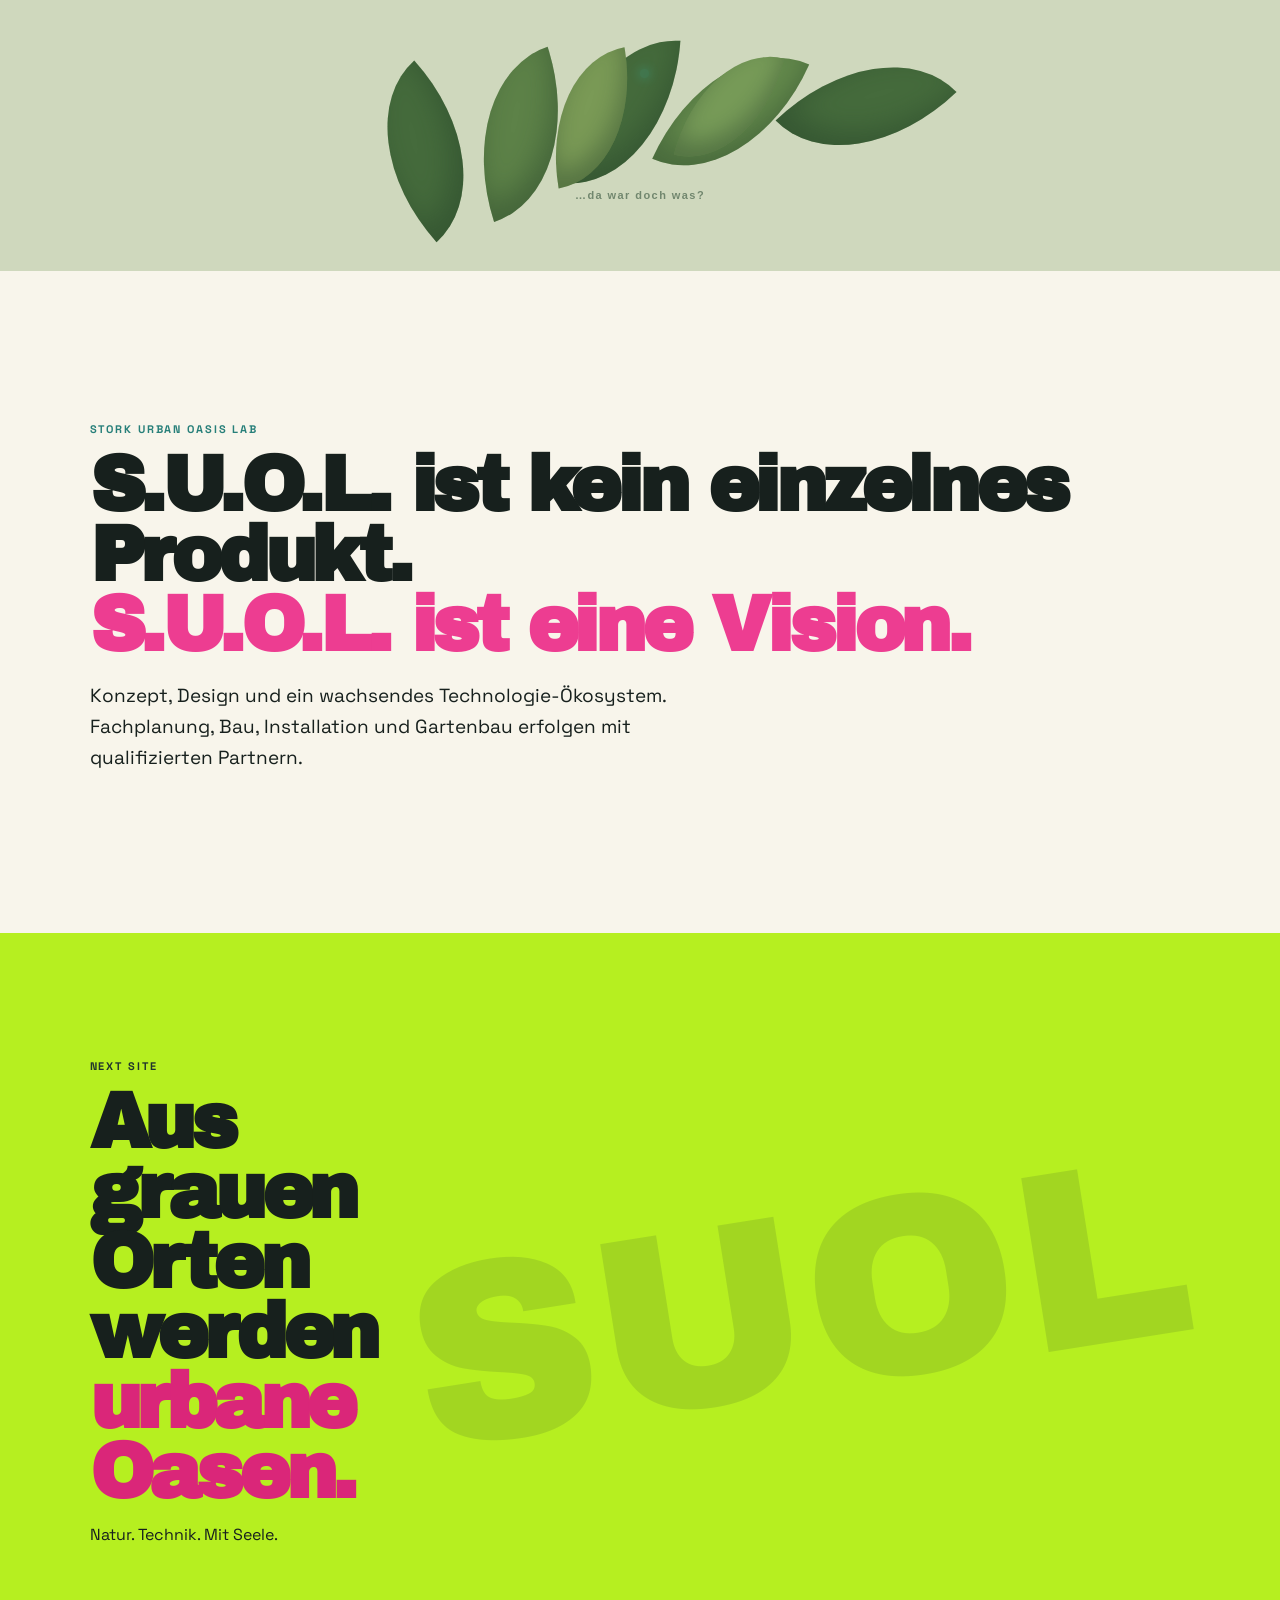
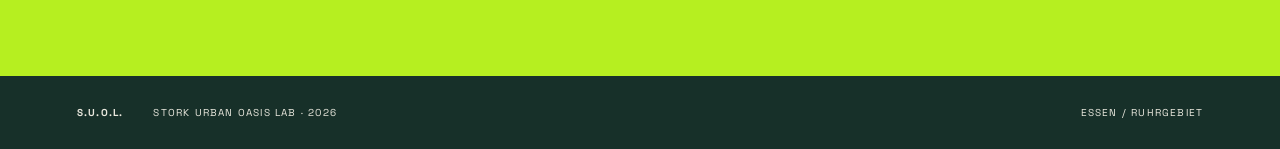
==== commit 01433035: "Update index.html" ====
--- a/index.html
+++ b/index.html
@@ -25,7 +25,7 @@
 
 <section class="feature light"><div class="image reveal"><img src="suolnx.png" alt=""></div><div class="featureText reveal"><p class="kicker">SUOLNX / FIELD NODE</p><h2>Die Natur<br><span>spricht zuerst.</span></h2><p>Sensoren liefern die Grundlage. Die Technik soll dabei nicht dominieren, sondern helfen, den Zustand des Gartens verständlich zu machen.</p><div class="tags"><b>BODEN</b><b>KLIMA</b><b>LICHT</b><b>MODULAR</b></div><div class="giTelemetry" aria-label="Beispielhafte Garden Intelligence Sensordaten"><div class="giTop"><span class="giPulse"></span><span>GI / LIVE NODE</span><b>CONNECTED</b></div><div class="giRows"><span>BODENFEUCHTE<strong>OPTIMAL</strong></span><span>KLIMA<strong>STABIL</strong></span><span>LICHT<strong>ACTIVE</strong></span></div><div class="giScan"></div></div></div></section>
 
-<section class="feature coral"><div class="featureText reveal"><p class="kicker">SMART POTT / LOCAL HUB</p><h2>Das sichtbare<br>Gesicht von SOUL.</h2><p>Eine lokale Zentrale für Sensorik, Steuerung und Schnittstellen – als Teil eines Systems, das Schritt für Schritt entwickelt und getestet wird.</p><mark>PROTOTYPE / DEVELOPMENT</mark></div><div class="image reveal"><img src="smartpott.jpg" alt=""></div></section>
+<section class="feature coral"><div class="featureText reveal"><p class="kicker">SMART POTT / LOCAL HUB</p><h2>Das sichtbare<br>Gesicht von SOUL.</h2><p>Eine lokale Zentrale für Sensorik, Steuerung und Schnittstellen – als Teil eines Systems, das Schritt für Schritt entwickelt und getestet wird.</p><mark>PROTOTYPE / DEVELOPMENT</mark></div><div class="image reveal"><img src="SmartPott.jpg" alt=""></div></section>
 
 <section id="raeume" class="gallery"><div class="galleryHead reveal"><p class="kicker">BIGGER THAN A GARDEN</p><h2>Ein System.<br><span>Viele Lebensräume.</span></h2></div><div class="cards"><figure class="reveal"><img src="haus-im-gruenen.png"><figcaption>HOME / GARDEN</figcaption></figure><figure class="reveal"><img src="stadthaus.png"><figcaption>LIVING / BUSINESS</figcaption></figure><figure class="wide reveal"><img src="dachterrasse.png"><figcaption>URBAN OASIS / VISION</figcaption></figure></div></section>
 
@@ -58,4 +58,4 @@
 <section class="statement reveal"><p class="kicker">STORK URBAN OASIS LAB</p><h2>S.U.O.L. ist kein einzelnes Produkt.<br><span>S.U.O.L. ist eine Vision.</span></h2><p>Konzept, Design und ein wachsendes Technologie-Ökosystem. Fachplanung, Bau, Installation und Gartenbau erfolgen mit qualifizierten Partnern.</p></section>
 
 <section id="kontakt" class="contact"><div class="reveal"><p class="kicker">NEXT SITE</p><h2>Aus grauen Orten<br>werden <span>urbane Oasen.</span></h2><p>Natur. Technik. Mit Seele.</p></div><div class="paint">SUOL</div></section>
-</main><footer><b>S.U.O.L.</b><span>STORK URBAN OASIS LAB · 2026</span><span>ESSEN / RUHRGEBIET</span></footer><script src="script.js"></script></body></html>+</main><footer><b>S.U.O.L.</b><span>STORK URBAN OASIS LAB · 2026</span><span>ESSEN / RUHRGEBIET</span></footer><script src="script.js"></script></body></html>
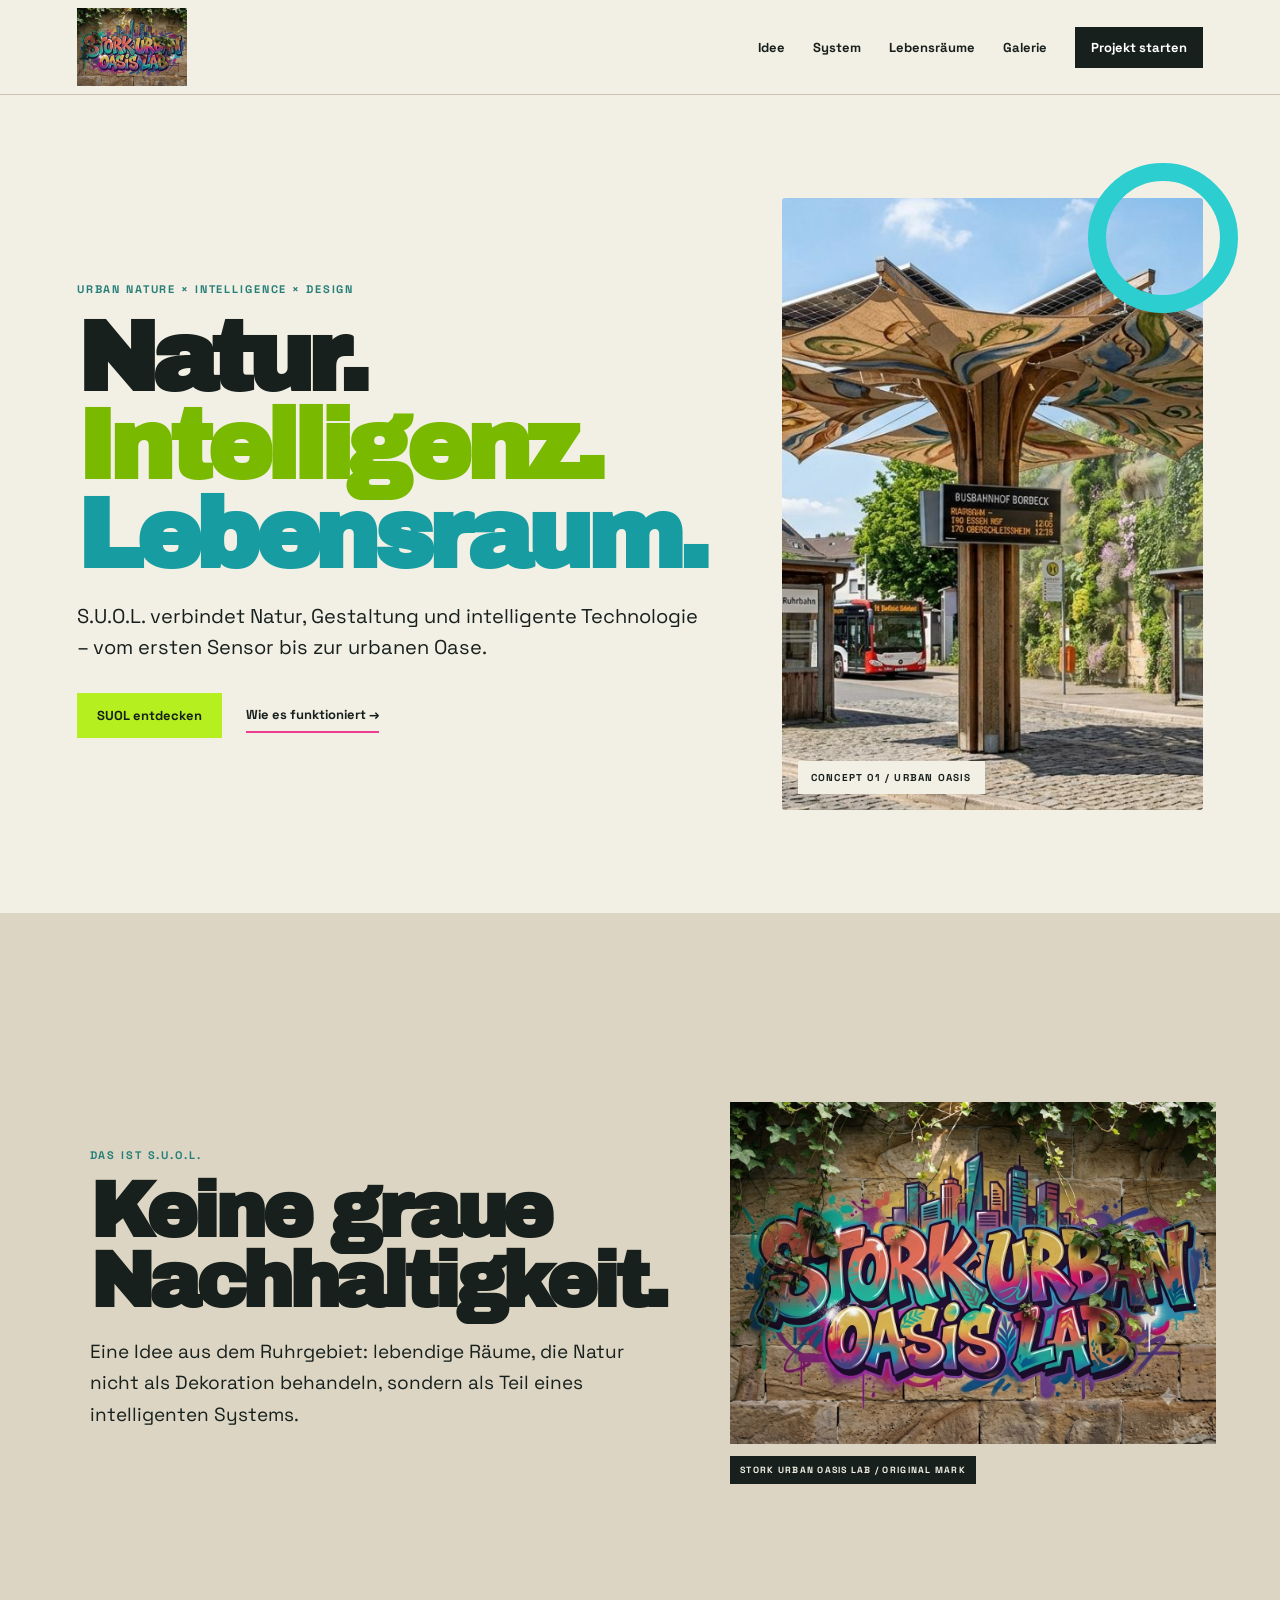
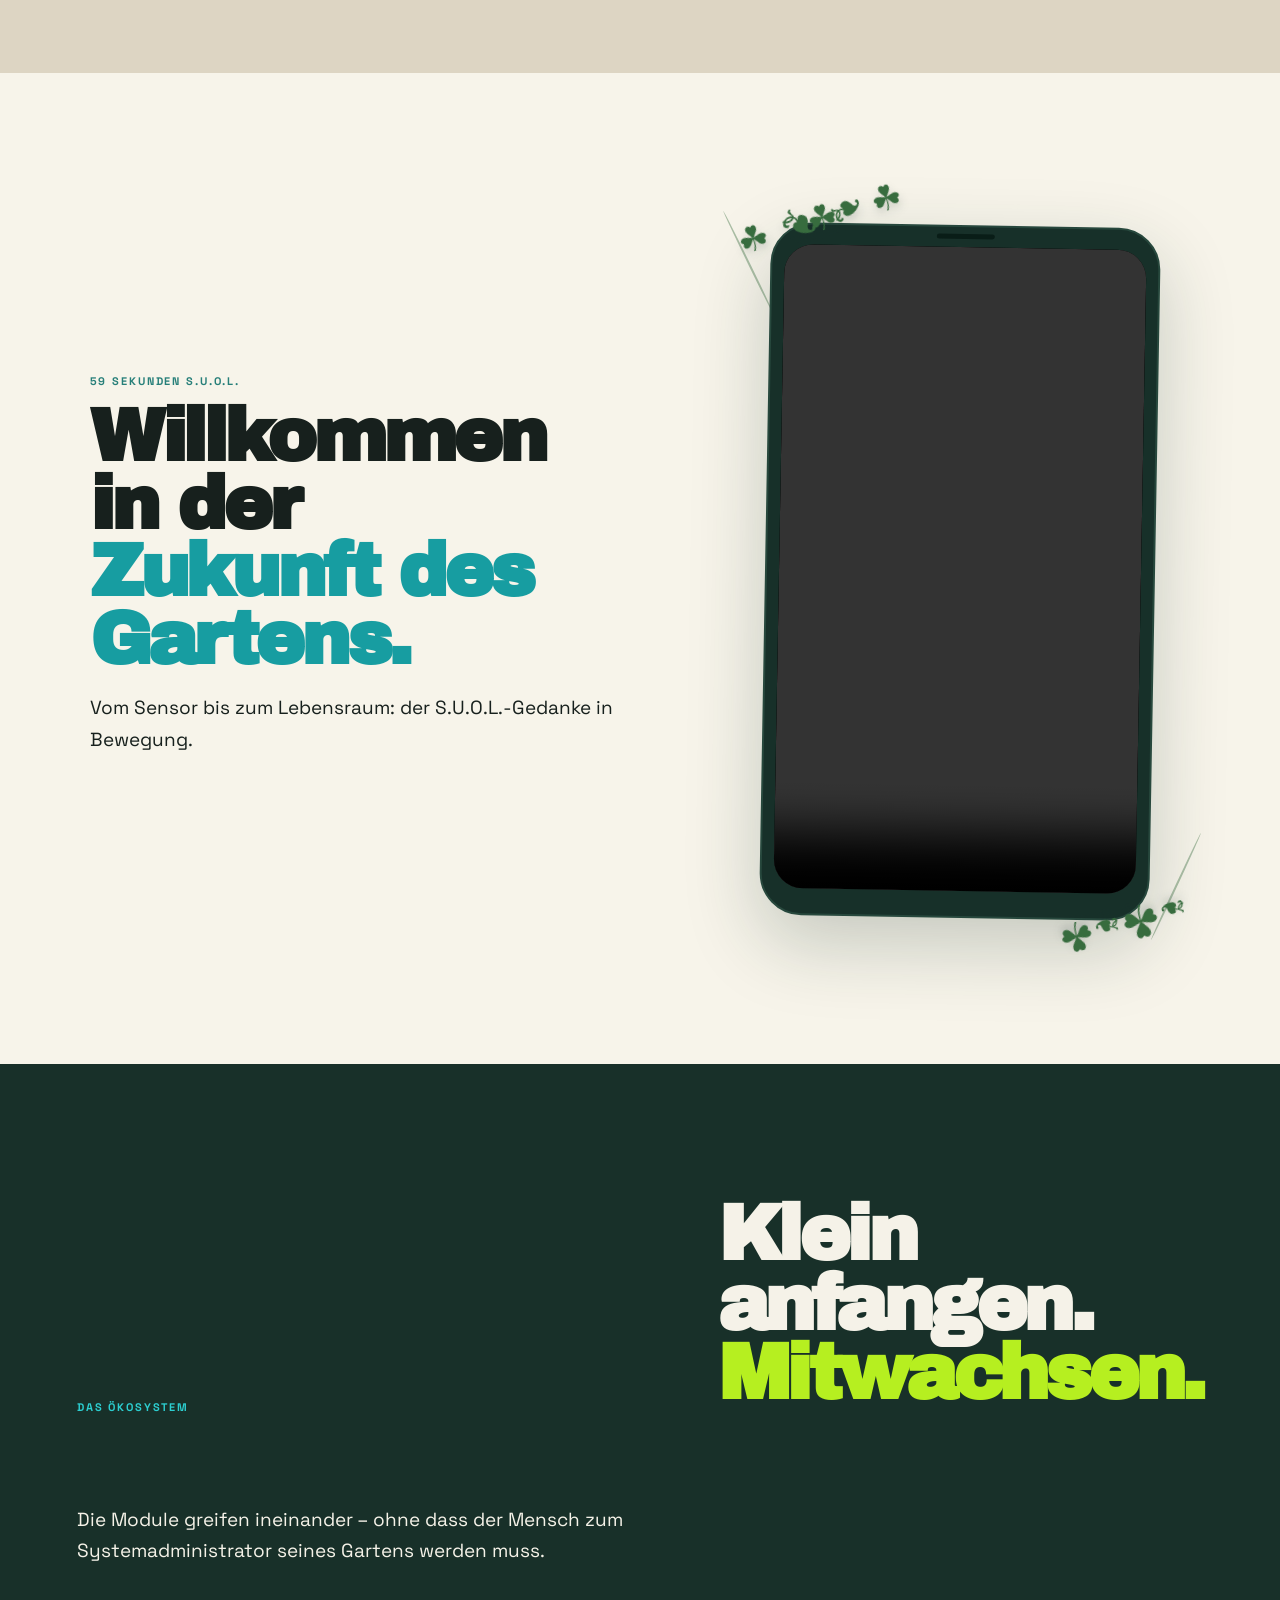
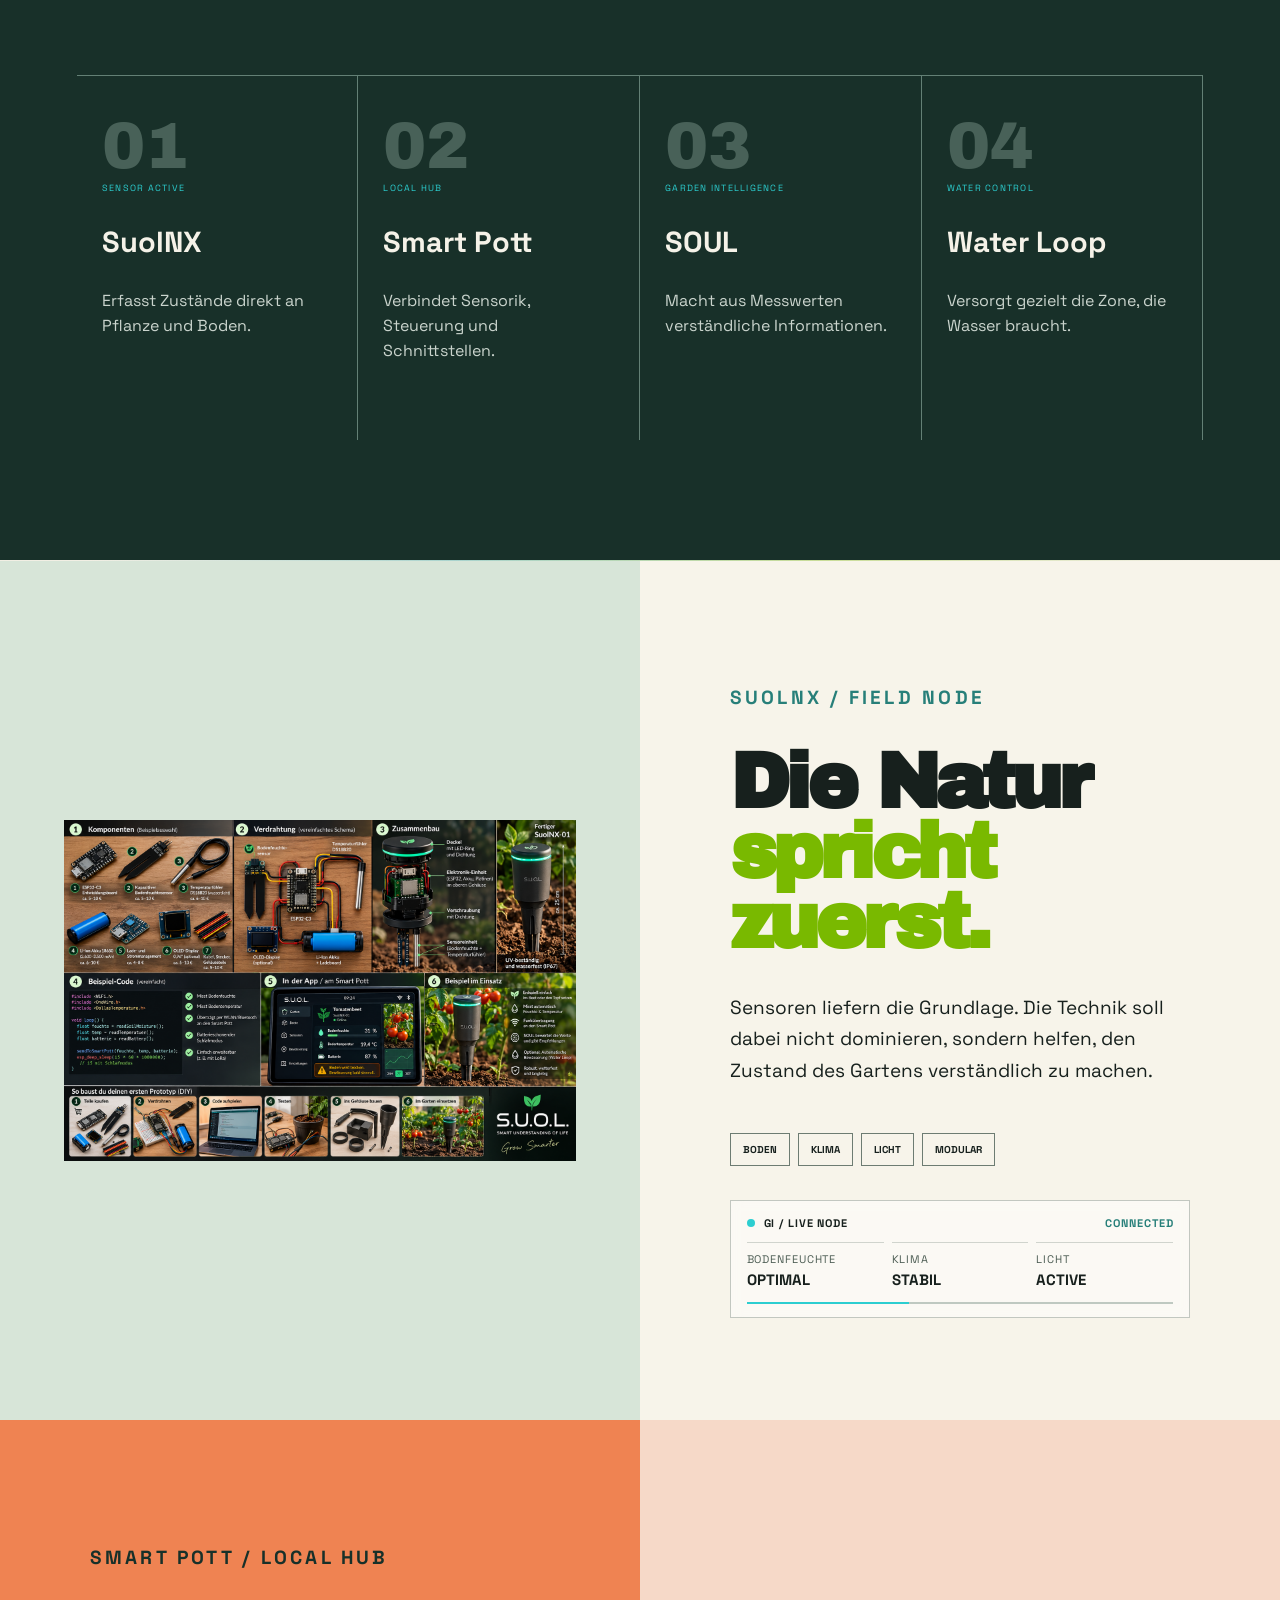
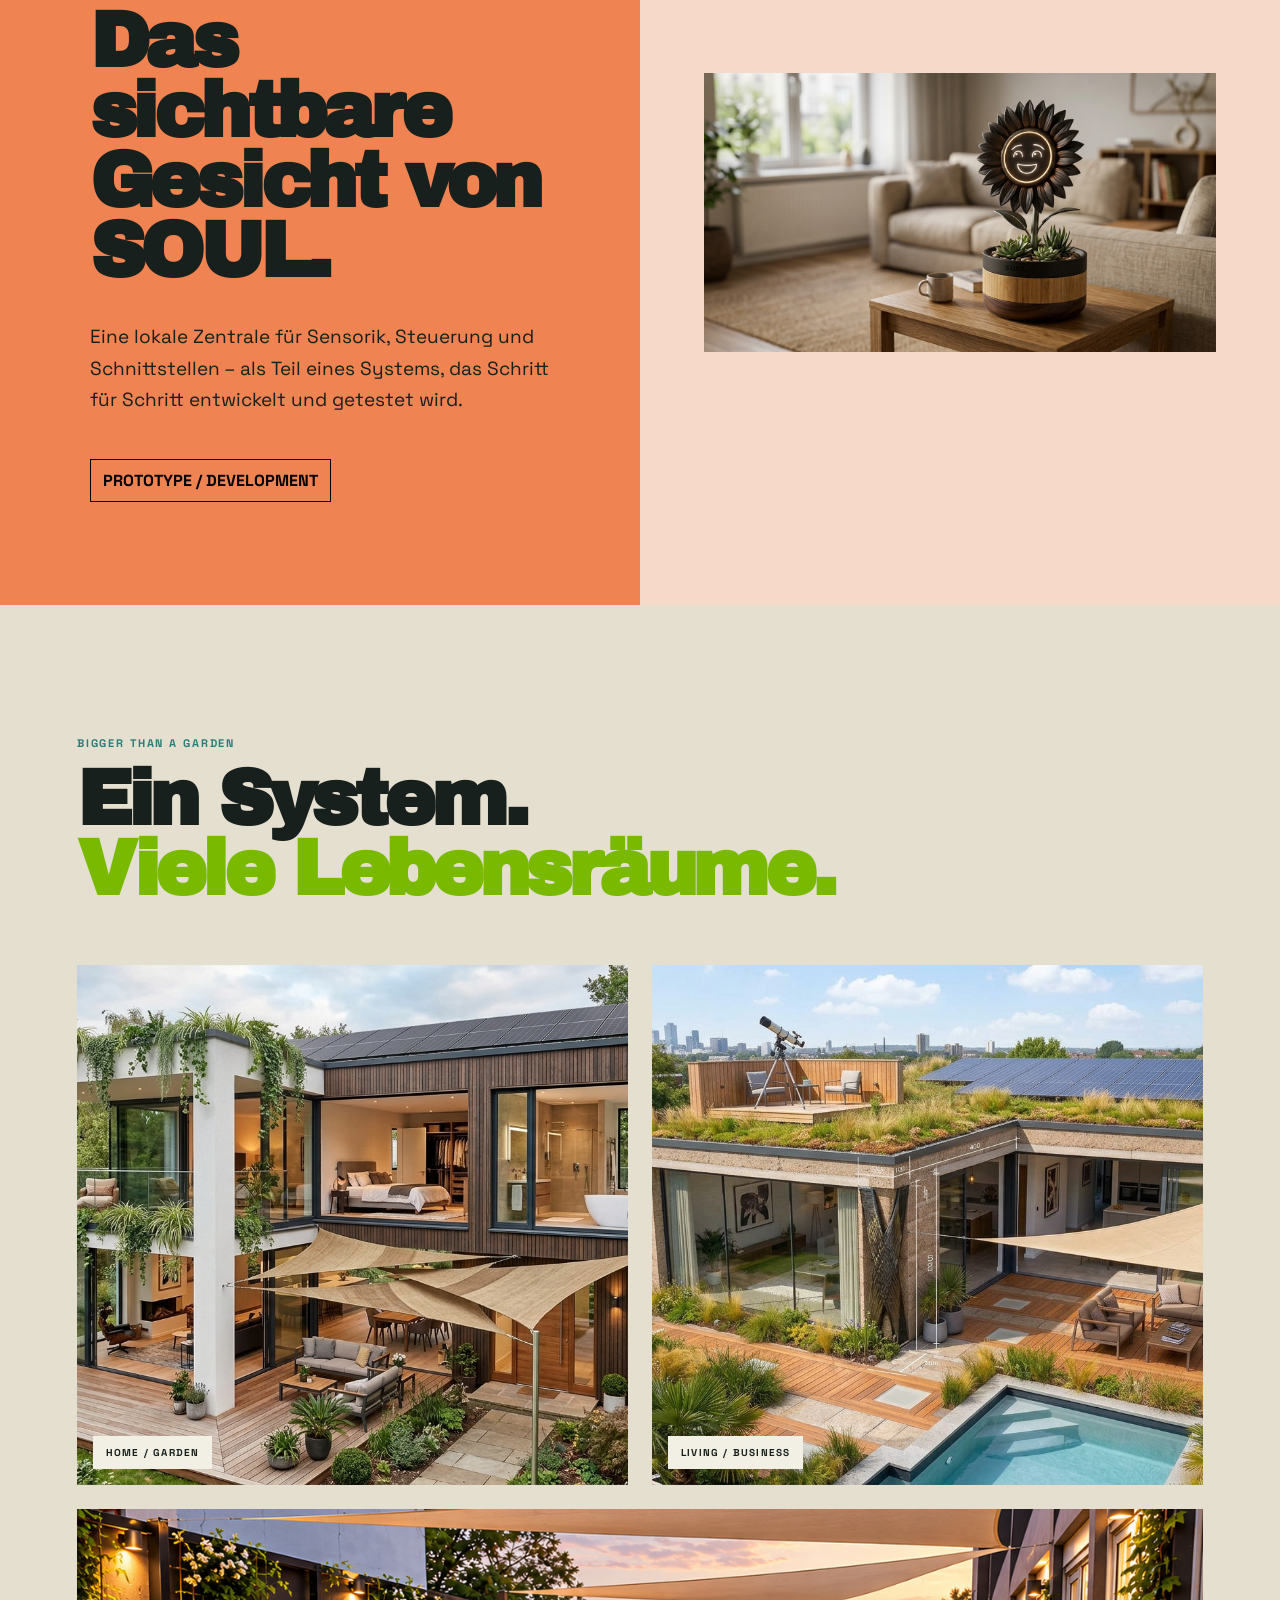
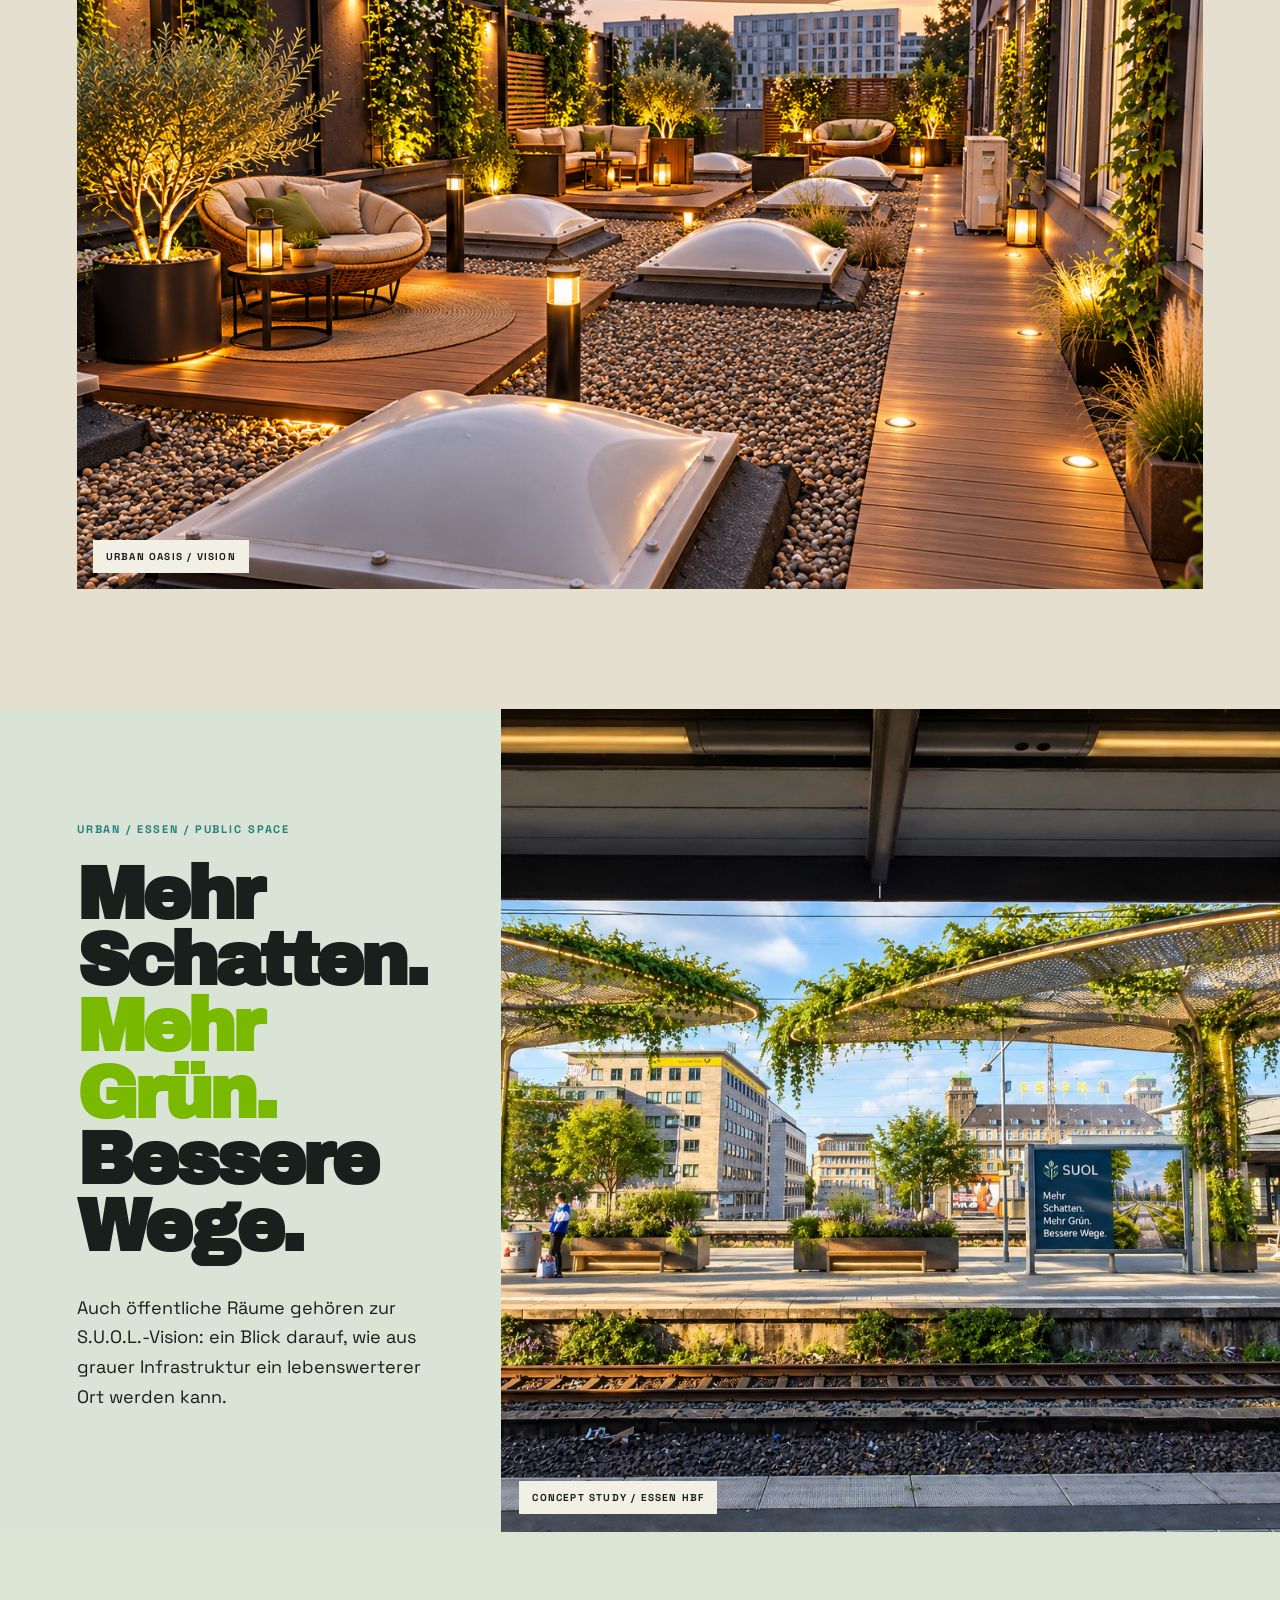
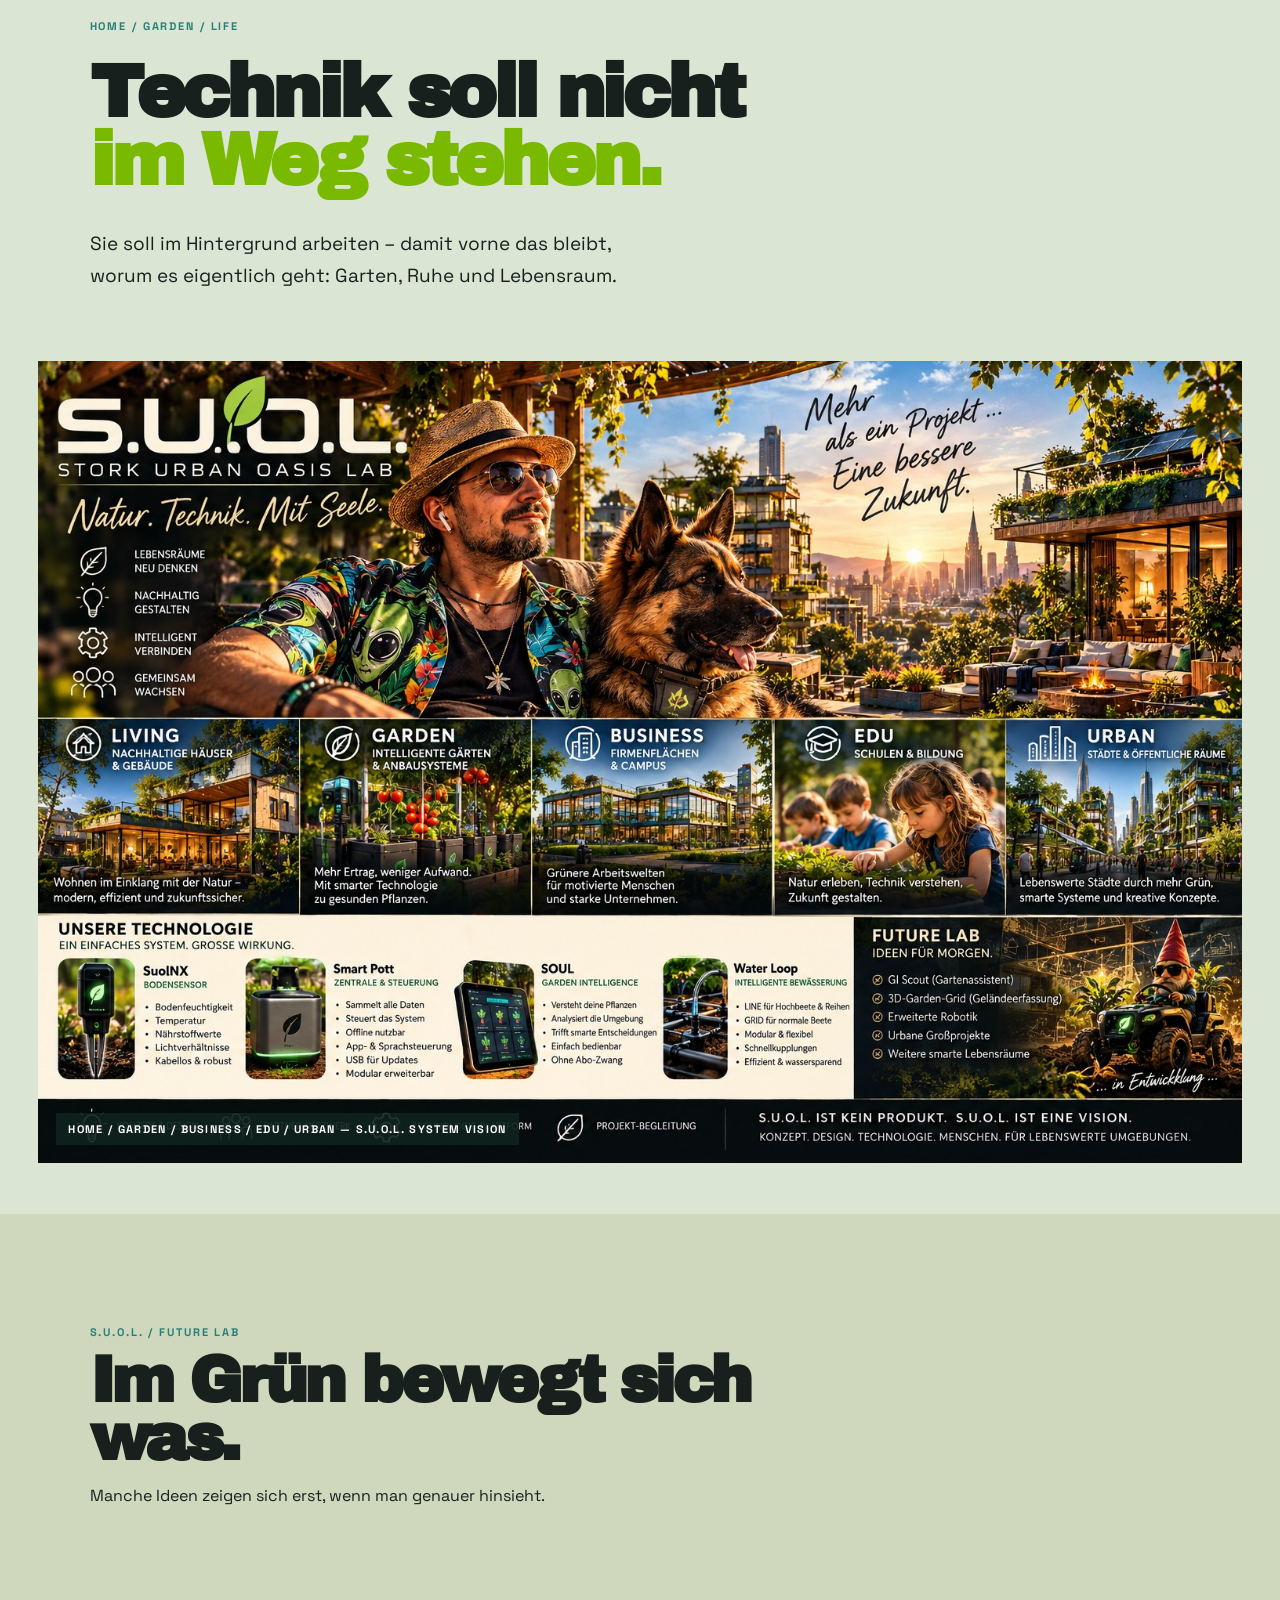
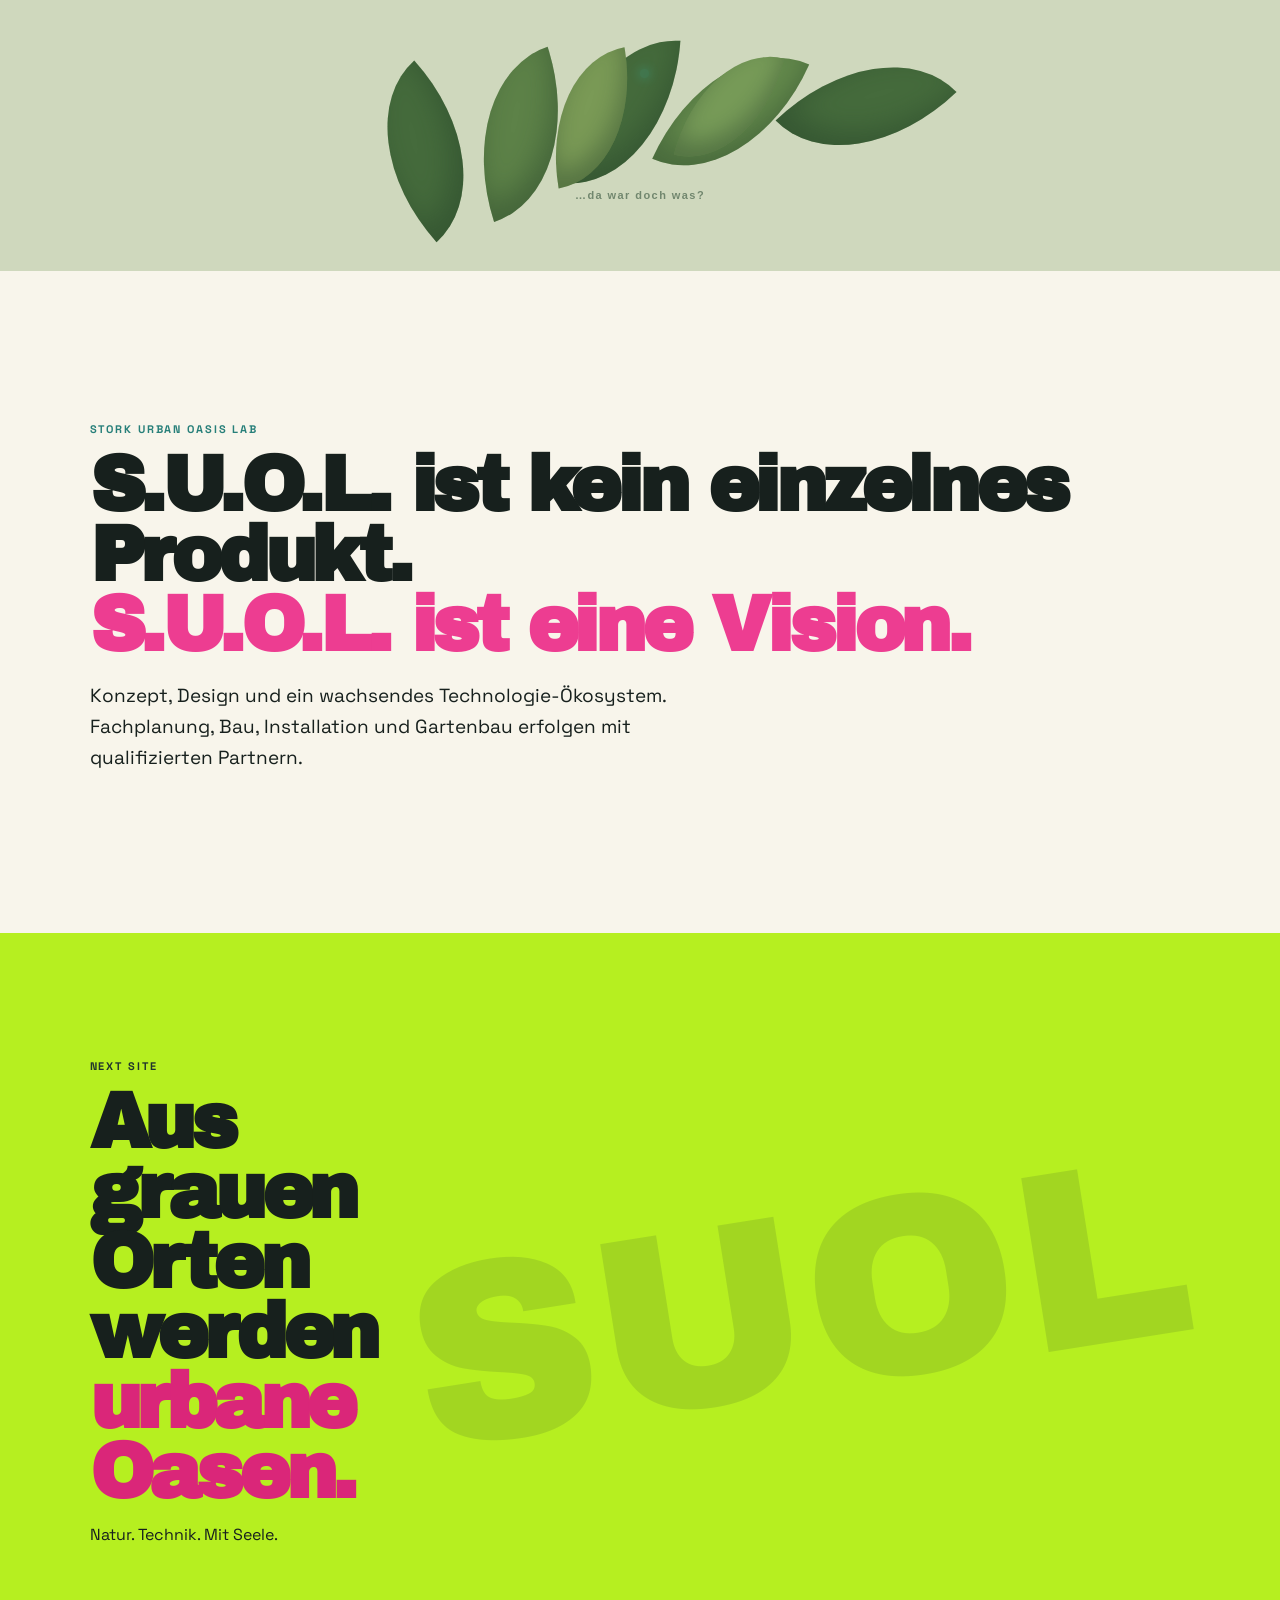
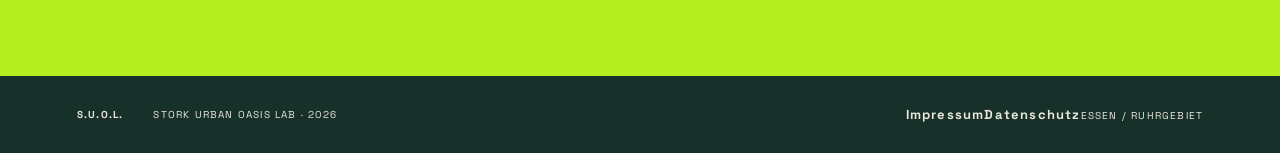
==== commit b27b39cd: "Add files via upload" ====
--- a/index.html
+++ b/index.html
@@ -29,7 +29,6 @@
 
 <section id="raeume" class="gallery"><div class="galleryHead reveal"><p class="kicker">BIGGER THAN A GARDEN</p><h2>Ein System.<br><span>Viele Lebensräume.</span></h2></div><div class="cards"><figure class="reveal"><img src="haus-im-gruenen.png"><figcaption>HOME / GARDEN</figcaption></figure><figure class="reveal"><img src="stadthaus.png"><figcaption>LIVING / BUSINESS</figcaption></figure><figure class="wide reveal"><img src="dachterrasse.png"><figcaption>URBAN OASIS / VISION</figcaption></figure></div></section>
 
-
 <section class="stationVision">
   <div class="stationCopy reveal"><p class="kicker">URBAN / ESSEN / PUBLIC SPACE</p><h2>Mehr Schatten.<br><span>Mehr Grün.</span><br>Bessere Wege.</h2><p>Auch öffentliche Räume gehören zur S.U.O.L.-Vision: ein Blick darauf, wie aus grauer Infrastruktur ein lebenswerterer Ort werden kann.</p></div>
   <figure class="stationImage reveal"><img src="essen-hbf-suol.png" alt="S.U.O.L. Konzept für einen begrünten Bahnsteig am Essen Hauptbahnhof"><figcaption>CONCEPT STUDY / ESSEN HBF</figcaption></figure>
@@ -39,8 +38,6 @@
   <div class="dogCopy reveal"><p class="kicker">HOME / GARDEN / LIFE</p><h2>Technik soll nicht<br><span>im Weg stehen.</span></h2><p>Sie soll im Hintergrund arbeiten – damit vorne das bleibt, worum es eigentlich geht: Garten, Ruhe und Lebensraum.</p></div>
   <figure class="dogImage reveal"><img src="suol-hund-v2.png" alt="S.U.O.L. Lebensräume mit Hund – Gesamtmotiv"><figcaption>HOME / GARDEN / BUSINESS / EDU / URBAN — S.U.O.L. SYSTEM VISION</figcaption></figure>
 </section>
-
-
 
 <section class="futureTease" id="future-lab">
   <div class="futureHint reveal"><p class="kicker">S.U.O.L. / FUTURE LAB</p><h2>Im Grün bewegt sich was.</h2><p>Manche Ideen zeigen sich erst, wenn man genauer hinsieht.</p></div>
@@ -58,4 +55,4 @@
 <section class="statement reveal"><p class="kicker">STORK URBAN OASIS LAB</p><h2>S.U.O.L. ist kein einzelnes Produkt.<br><span>S.U.O.L. ist eine Vision.</span></h2><p>Konzept, Design und ein wachsendes Technologie-Ökosystem. Fachplanung, Bau, Installation und Gartenbau erfolgen mit qualifizierten Partnern.</p></section>
 
 <section id="kontakt" class="contact"><div class="reveal"><p class="kicker">NEXT SITE</p><h2>Aus grauen Orten<br>werden <span>urbane Oasen.</span></h2><p>Natur. Technik. Mit Seele.</p></div><div class="paint">SUOL</div></section>
-</main><footer><b>S.U.O.L.</b><span>STORK URBAN OASIS LAB · 2026</span><span>ESSEN / RUHRGEBIET</span></footer><script src="script.js"></script></body></html>
+</main><footer><b>S.U.O.L.</b><span>STORK URBAN OASIS LAB · 2026</span><span class="legalLinks"><a href="impressum.html">Impressum</a><a href="datenschutz.html">Datenschutz</a><span>ESSEN / RUHRGEBIET</span></span></footer><script src="script.js"></script></body></html>
